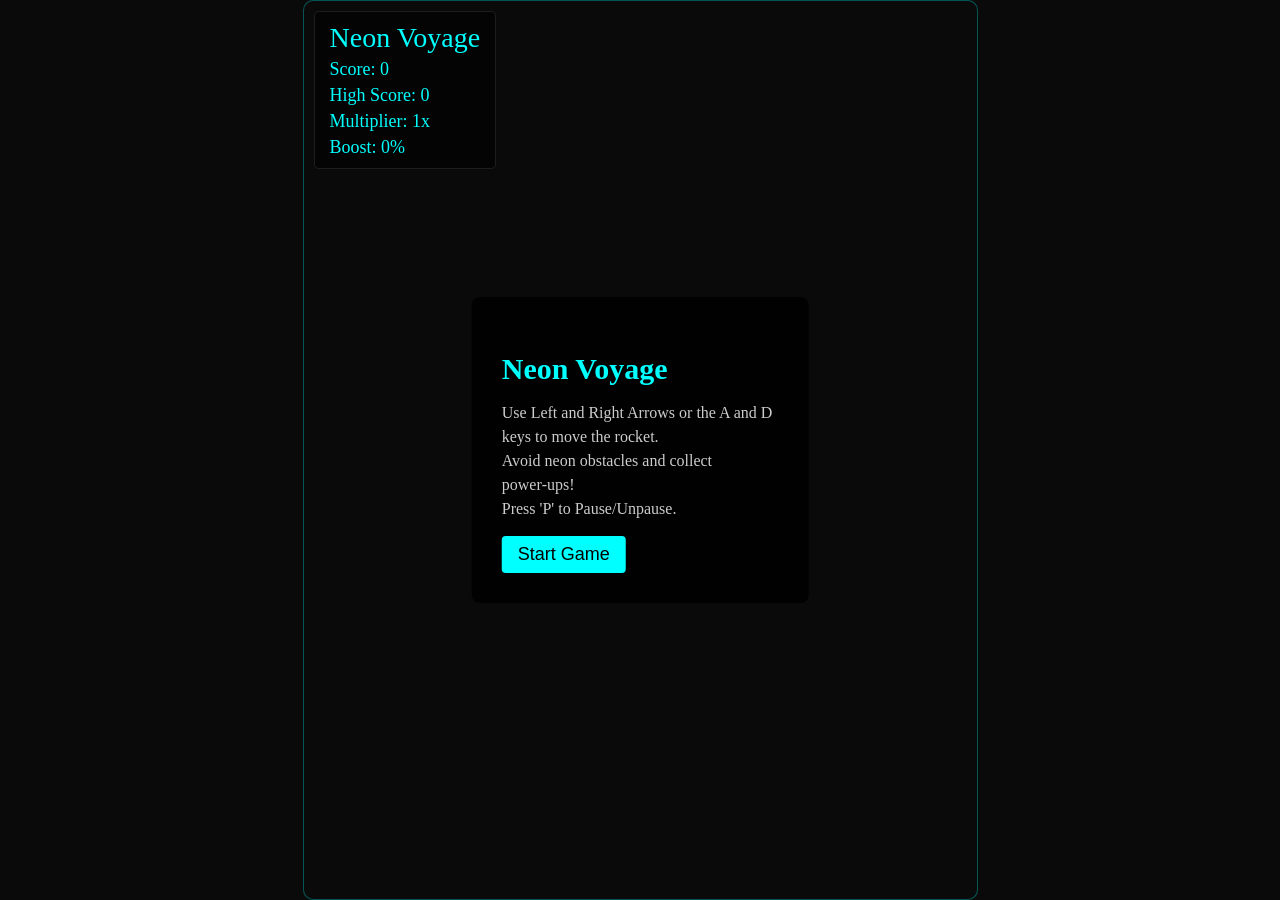
==== index.html @ 62d54add "o3 mini responsiveness" ====
<!DOCTYPE html>
<html lang="en">
<head>
  <meta charset="UTF-8">
  <meta name="viewport" content="width=device-width, initial-scale=1">
  <title>Neon Voyage</title>
  <style>
    /* Ensure the body fills the viewport */
    html, body {
      margin: 0;
      padding: 0;
      background-color: #0a0a0a;
      overflow: hidden;
      height: 100%;
    }
    /* The game wrapper centres the game vertically and horizontally in a column layout */
    #gameWrapper {
      display: flex;
      flex-direction: column;
      align-items: center;
      justify-content: center;
      height: 100vh;
      background-color: #0a0a0a;
    }
    /* The game container holds the fixed simulation (768×1024) */
    #gameContainer {
      position: relative;
      background-color: #0a0a0a;
      overflow: hidden;
      border: 1px solid rgba(0, 255, 255, 0.3);
      border-radius: 10px;
      box-sizing: border-box;
      /* Width and height are updated by JavaScript to scale the game */
    }
    /* The canvas’s internal resolution remains fixed (simulation 768×1024),
       but its CSS size fills its parent container */
    #gameCanvas {
      display: block;
      width: 100%;
      height: 100%;
      border-radius: 10px;
      box-shadow: 0 0 20px rgba(0, 255, 255, 0.2);
    }
    /* UI overlays (info, start screen, game over, pause) remain inside the game container */
    #gameInfo, #startScreen, #gameOver, #pauseScreen {
      position: absolute;
      z-index: 10;
    }
    #gameInfo {
      top: 10px;
      left: 10px;
      padding: 10px 15px;
      background: rgba(0, 0, 0, 0.6);
      border: 1px solid rgba(255, 255, 255, 0.1);
      border-radius: 5px;
    }
    #gameInfo h1 {
      margin: 0;
      font-size: 28px;
      font-weight: 300;
      color: #0ff;
    }
    #gameInfo div {
      margin-top: 5px;
      font-size: 18px;
      color: #0ff;
    }
    #startScreen, #gameOver, #pauseScreen {
      top: 50%;
      left: 50%;
      transform: translate(-50%, -50%);
      background: rgba(0, 0, 0, 0.85);
      padding: 30px;
      border-radius: 8px;
      text-align: centre;
      color: #e0e0e0;
    }
    #startScreen h2 {
      color: #0ff;
      font-size: 30px;
      margin-bottom: 15px;
    }
    #instructions {
      font-size: 16px;
      color: #ccc;
      margin-bottom: 15px;
      line-height: 1.5;
    }
    #startBtn, #restartBtn {
      background: #0ff;
      color: #000;
      font-size: 18px;
      padding: 8px 16px;
      border: none;
      border-radius: 4px;
      cursor: pointer;
      transition: background 0.3s;
    }
    #startBtn:hover, #restartBtn:hover {
      background: #00dddd;
    }
    #gameOverText {
      color: #f33;
      font-size: 36px;
      margin-bottom: 15px;
    }
    #finalScore {
      font-size: 20px;
      margin-bottom: 15px;
    }
    #restartInfo {
      color: #0ff;
      font-size: 16px;
      margin-bottom: 15px;
    }
    /* The on‑screen controls now appear as a normal flow element underneath the game container */
    #controls {
      margin-top: 10px;
      display: flex;
      gap: 20px;
    }
    .control-btn {
      background: rgba(0, 255, 255, 0.2);
      border: none;
      color: #0ff;
      font-size: 24px;
      width: 50px;
      height: 50px;
      border-radius: 50%;
      cursor: pointer;
      transition: transform 0.2s, background 0.2s;
      user-select: none;
    }
    .control-btn:hover {
      background: rgba(0, 255, 255, 0.4);
      transform: scale(1.1);
    }
    .control-btn:active {
      transform: scale(0.95);
    }
    /* Hide movement controls on desktop */
    @media (min-width: 700px) {
      #controls { display: none; }
    }
    /* Adjust text sizes for smaller screens */
    @media (max-width: 600px) {
      #gameInfo h1 { font-size: 24px; }
      #gameInfo div { font-size: 14px; }
      #startScreen h2 { font-size: 24px; }
      #instructions { font-size: 14px; }
      #startBtn, #restartBtn { font-size: 16px; padding: 6px 12px; }
      .control-btn { font-size: 20px; width: 40px; height: 40px; }
    }
  </style>
</head>
<body>
  <div id="gameWrapper">
    <div id="gameContainer">
      <div id="gameInfo">
        <h1 id="gameTitle">Neon Voyage</h1>
        <div id="score">Score: 0</div>
        <div id="highScore">High Score: 0</div>
        <div id="multiplier">Multiplier: 1x</div>
        <div id="boostMeter">Boost: 0%</div>
      </div>
      <div id="startScreen">
        <h2>Neon Voyage</h2>
        <div id="instructions">
          Use Left and Right Arrows or the A and D keys to move the rocket.<br>
          Avoid neon obstacles and collect power‑ups!<br>
          Press 'P' to Pause/Unpause.
        </div>
        <button id="startBtn">Start Game</button>
      </div>
      <div id="gameOver" style="display: none;">
        <div id="gameOverText">Game Over</div>
        <div id="finalScore"></div>
        <div id="restartInfo">Click "Play Again" or press any key to restart.</div>
        <button id="restartBtn">Play Again</button>
      </div>
      <div id="pauseScreen" style="display: none;">Paused</div>
      <canvas id="gameCanvas" width="768" height="1024"></canvas>
    </div>
    <!-- On-screen controls now live outside the game container -->
    <div id="controls">
      <button id="leftBtn" class="control-btn">←</button>
      <button id="rightBtn" class="control-btn">→</button>
    </div>
  </div>

  <!-- Audio elements (supply your own audio files) -->
  <audio id="bgMusic" loop>
    <source src="bg-music.mp3" type="audio/mpeg">
  </audio>
  <audio id="explosionSound">
    <source src="explosion.mp3" type="audio/mpeg">
  </audio>
  <audio id="powerUpSound">
    <source src="powerup.mp3" type="audio/mpeg">
  </audio>
  <audio id="boostSound">
    <source src="boost.mp3" type="audio/mpeg">
  </audio>

  <script>
    // Updated simulation resolution (portrait orientation)
    const SIM_WIDTH = 768;
    const SIM_HEIGHT = 1024;
    // Global variable for the container scale (based on viewport)
    let containerScale = 1;

    // DOM elements
    const gameContainer = document.getElementById('gameContainer');
    const CANVAS = document.getElementById("gameCanvas");
    const CTX = CANVAS.getContext("2d");
    const SCORE_ELEMENT = document.getElementById("score");
    const HIGH_SCORE_ELEMENT = document.getElementById("highScore");
    const MULTIPLIER_ELEMENT = document.getElementById("multiplier");
    const BOOST_METER_ELEMENT = document.getElementById("boostMeter");
    const GAME_OVER_ELEMENT = document.getElementById("gameOver");
    const FINAL_SCORE_ELEMENT = document.getElementById("finalScore");
    const START_SCREEN = document.getElementById("startScreen");
    const PAUSE_SCREEN = document.getElementById("pauseScreen");
    const START_BTN = document.getElementById("startBtn");
    const RESTART_BTN = document.getElementById("restartBtn");

    // Offscreen canvas for star drawing
    const offscreenCanvas = document.createElement("canvas");
    const offscreenCtx = offscreenCanvas.getContext("2d");
    offscreenCanvas.width = SIM_WIDTH;
    offscreenCanvas.height = SIM_HEIGHT;

    let rocket, stars, obstacles, powerUps, particles, explosionParticles;
    let score, time, gameActive, canRestart, animationId, scrollSpeed, paused, highScore;
    let scoreMultiplier = 1;
    let shootingStars = [];
    let screenShake = 0;
    const keys = {};

    // Update container dimensions and store the container scale factor.
    function updateScale() {
      // Calculate scale to fit the entire simulation (768×1024) into the viewport.
      containerScale = Math.min(window.innerWidth / SIM_WIDTH, window.innerHeight / SIM_HEIGHT);
      gameContainer.style.width = (SIM_WIDTH * containerScale) + "px";
      gameContainer.style.height = (SIM_HEIGHT * containerScale) + "px";
    }

    // Set up the canvas internal resolution based on container scale and devicePixelRatio.
    function setupCanvas() {
      const dpr = window.devicePixelRatio || 1;
      let effectiveScale = containerScale * dpr;
      if (effectiveScale < 1) effectiveScale = 1;
      CANVAS.width = SIM_WIDTH * effectiveScale;
      CANVAS.height = SIM_HEIGHT * effectiveScale;
      CTX.setTransform(1, 0, 0, 1, 0, 0);
      CTX.scale(effectiveScale, effectiveScale);
    }

    window.addEventListener('resize', () => {
      updateScale();
      setupCanvas();
    });
    updateScale();
    setupCanvas();

    // Initialise the game with a fixed simulation resolution.
    function initGame() {
      rocket = {
        x: SIM_WIDTH / 2,
        y: SIM_HEIGHT - 80,
        width: 20,
        height: 40,
        velocity: {x: 0, y: 0},
        acceleration: {x: 0, y: 0},
        maxSpeed: 15,
        rotation: 0,
        thrustPower: 0,
        isBreakingDown: false,
        breakdownParts: [],
        shieldActive: false,
        shieldTimer: 0,
        boostActive: false,
        boostTimer: 0
      };

      stars = Array.from({length: 150}, () => ({
        x: Math.random() * SIM_WIDTH,
        y: Math.random() * SIM_HEIGHT,
        radius: 1.5 * Math.random(),
        color: `rgba(255, 255, 255, ${0.8 * Math.random() + 0.2})`
      }));

      obstacles = [];
      powerUps = [];
      particles = [];
      explosionParticles = [];
      score = 0;
      time = 0;
      gameActive = true;
      paused = false;
      canRestart = false;
      scrollSpeed = 4;
      rocket.shieldActive = false;
      rocket.shieldTimer = 0;
      rocket.boostActive = false;
      rocket.boostTimer = 0;
      scoreMultiplier = 1;
      shootingStars = [];
      screenShake = 0;

      SCORE_ELEMENT.textContent = "Score: 0";
      HIGH_SCORE_ELEMENT.textContent = "High Score: " + (highScore || 0);
      MULTIPLIER_ELEMENT.textContent = "Multiplier: 1x";
      BOOST_METER_ELEMENT.textContent = "Boost: 0%";
      GAME_OVER_ELEMENT.style.display = "none";
      PAUSE_SCREEN.style.display = "none";
    }

    // Drawing functions – all drawing uses SIM_WIDTH and SIM_HEIGHT.
    function drawBackground() {
      let backgroundGradient = CTX.createLinearGradient(0, 0, 0, SIM_HEIGHT);
      backgroundGradient.addColorStop(0, "#0a0a0a");
      backgroundGradient.addColorStop(1, "#1a1a2e");
      CTX.fillStyle = backgroundGradient;
      CTX.fillRect(0, 0, SIM_WIDTH, SIM_HEIGHT);
    }

    function drawStars() {
      offscreenCtx.clearRect(0, 0, SIM_WIDTH, SIM_HEIGHT);
      stars.forEach(star => {
        offscreenCtx.fillStyle = star.color;
        offscreenCtx.beginPath();
        offscreenCtx.arc(star.x, star.y, star.radius, 0, 2 * Math.PI);
        offscreenCtx.fill();
        star.y += scrollSpeed * (star.radius / 2 + 0.5);
        if (star.y > SIM_HEIGHT) {
          star.y = 0;
          star.x = Math.random() * SIM_WIDTH;
        }
      });
      CTX.drawImage(offscreenCanvas, 0, 0);
    }

    // Draw the rocket (streamlined triangular design with cockpit).
    function drawRocket() {
      if (rocket.isBreakingDown) {
        drawBreakingRocket();
        return;
      }
      CTX.save();
      CTX.translate(rocket.x, rocket.y);
      CTX.rotate(rocket.rotation);
      CTX.beginPath();
      CTX.moveTo(-rocket.width / 2, rocket.height / 2);
      CTX.lineTo(0, -rocket.height / 2);
      CTX.lineTo(rocket.width / 2, rocket.height / 2);
      CTX.closePath();
      let bodyGrad = CTX.createLinearGradient(0, -rocket.height / 2, 0, rocket.height / 2);
      bodyGrad.addColorStop(0, "#00ffff");
      bodyGrad.addColorStop(1, "#0066ff");
      CTX.fillStyle = bodyGrad;
      CTX.fill();
      CTX.beginPath();
      CTX.arc(0, -rocket.height / 2 + rocket.height / 5, rocket.width / 5, 0, Math.PI * 2);
      let cockpitGrad = CTX.createRadialGradient(0, -rocket.height / 2 + rocket.height / 5, rocket.width / 10, 0, -rocket.height / 2 + rocket.height / 5, rocket.width / 5);
      cockpitGrad.addColorStop(0, "rgba(255,255,255,0.9)");
      cockpitGrad.addColorStop(1, "rgba(255,255,255,0.1)");
      CTX.fillStyle = cockpitGrad;
      CTX.fill();
      if (keys.ArrowLeft || keys.KeyA || keys.ArrowRight || keys.KeyD) {
        CTX.beginPath();
        CTX.moveTo(-rocket.width / 4, rocket.height / 2);
        CTX.lineTo(0, rocket.height / 2 + rocket.height / 3 + Math.random() * 5);
        CTX.lineTo(rocket.width / 4, rocket.height / 2);
        CTX.closePath();
        CTX.fillStyle = "orange";
        CTX.fill();
      }
      CTX.restore();
    }

    function drawObstacle(x, y, radius, obs) {
      CTX.save();
      CTX.translate(x, y);
      CTX.rotate(obs.rotation);
      let strokeGrad = CTX.createLinearGradient(-radius, 0, radius, 0);
      strokeGrad.addColorStop(0, obs.colour);
      strokeGrad.addColorStop(0.5, "white");
      strokeGrad.addColorStop(1, obs.colour);
      CTX.strokeStyle = strokeGrad;
      CTX.lineWidth = radius * 0.1;
      CTX.shadowColor = obs.colour;
      CTX.shadowBlur = 20;
      CTX.beginPath();
      for (let i = 0; i < obs.sides; i++) {
        let angle = (2 * Math.PI * i) / obs.sides;
        let offset = obs.vertexOffsets[i];
        let dynamicFactor = 0.95 + 0.05 * Math.sin(obs.pulseOffset + 5 * time);
        let r = radius * offset * dynamicFactor;
        let vx = r * Math.cos(angle);
        let vy = r * Math.sin(angle);
        if (i === 0) {
          CTX.moveTo(vx, vy);
        } else {
          CTX.lineTo(vx, vy);
        }
      }
      CTX.closePath();
      CTX.stroke();
      let fillGrad = CTX.createRadialGradient(0, 0, 0, 0, 0, radius);
      fillGrad.addColorStop(0, obs.colour);
      fillGrad.addColorStop(0.7, obs.colour + "44");
      fillGrad.addColorStop(1, "transparent");
      CTX.fillStyle = fillGrad;
      CTX.fill();
      CTX.restore();
    }

    function drawPowerUps() {
      powerUps.forEach(pu => {
        CTX.save();
        CTX.translate(pu.x, pu.y);
        pu.pulseOffset += pu.pulseSpeed;
        const pulse = 0.2 * Math.sin(pu.pulseOffset) + 0.8;
        const grad = CTX.createRadialGradient(0, 0, pu.radius * 0.3, 0, 0, pu.radius);
        if (pu.type === "shield") {
          grad.addColorStop(0, `rgba(51,255,51,${pulse})`);
        } else {
          grad.addColorStop(0, `rgba(255,215,0,${pulse})`);
        }
        grad.addColorStop(1, "transparent");
        CTX.fillStyle = grad;
        CTX.beginPath();
        CTX.arc(0, 0, pu.radius, 0, 2 * Math.PI);
        CTX.fill();
        CTX.restore();
      });
      powerUps = powerUps.filter(pu => pu.y - pu.radius <= SIM_HEIGHT);
    }

    function drawParticles() {
      particles.forEach(p => {
        CTX.save();
        CTX.globalAlpha = p.opacity;
        CTX.fillStyle = p.colour;
        CTX.beginPath();
        CTX.arc(p.x, p.y, p.radius, 0, 2 * Math.PI);
        CTX.fill();
        CTX.restore();
        p.x += p.vx;
        p.y += p.vy;
        p.life -= 0.016;
        p.opacity = p.life;
      });
      particles = particles.filter(p => p.life > 0);
    }

    function drawExplosionParticles() {
      explosionParticles.forEach(p => {
        CTX.save();
        CTX.globalAlpha = p.opacity;
        CTX.fillStyle = p.colour;
        CTX.beginPath();
        CTX.arc(p.x, p.y, p.radius, 0, 2 * Math.PI);
        CTX.fill();
        CTX.restore();
        p.x += p.vx;
        p.y += p.vy;
        p.life -= 0.016;
        p.opacity = p.life;
      });
      explosionParticles = explosionParticles.filter(p => p.life > 0);
    }

    function drawBreakingRocket() {
      rocket.breakdownParts.forEach(part => {
        CTX.save();
        CTX.translate(part.x, part.y);
        CTX.rotate(part.rotation);
        CTX.fillStyle = part.colour;
        CTX.beginPath();
        CTX.moveTo(0, -part.height / 2);
        CTX.lineTo(part.width / 2, part.height / 2);
        CTX.lineTo(-part.width / 2, part.height / 2);
        CTX.closePath();
        CTX.fill();
        CTX.restore();
        part.x += part.vx;
        part.y += part.vy;
        part.rotation += part.rotationSpeed;
        part.vy += 0.1;
      });
      drawExplosionParticles();
      if (rocket.breakdownParts.every(p => p.y > SIM_HEIGHT) && explosionParticles.length === 0) {
        endGame();
      }
    }

    function drawShootingStars() {
      if (Math.random() < 0.005) {
        shootingStars.push({
          x: Math.random() * SIM_WIDTH,
          y: 0,
          length: 50 + Math.random() * 50,
          vx: 5 + Math.random() * 3,
          vy: 5 + Math.random() * 3,
          opacity: 1
        });
      }
      shootingStars.forEach((star) => {
        CTX.save();
        CTX.strokeStyle = "rgba(255,255,255," + star.opacity + ")";
        CTX.lineWidth = 2;
        CTX.beginPath();
        CTX.moveTo(star.x, star.y);
        CTX.lineTo(star.x - star.length, star.y - star.length);
        CTX.stroke();
        CTX.restore();
        star.x += star.vx;
        star.y += star.vy;
        star.opacity -= 0.02;
      });
      shootingStars = shootingStars.filter(star => star.opacity > 0 && star.x < SIM_WIDTH && star.y < SIM_HEIGHT);
    }

    function spawnRocketParticle() {
      const exhaustOffsetX = -(rocket.height / 2) * Math.sin(rocket.rotation);
      const exhaustOffsetY = (rocket.height / 2) * Math.cos(rocket.rotation);
      const particleX = rocket.x + exhaustOffsetX;
      const particleY = rocket.y + exhaustOffsetY;
      const speed = 2 + Math.random() * 2;
      const baseVx = -Math.sin(rocket.rotation) * speed;
      const baseVy = Math.cos(rocket.rotation) * speed;
      particles.push({
        x: particleX,
        y: particleY,
        vx: baseVx + (Math.random() - 0.5),
        vy: baseVy + (Math.random() - 0.5),
        radius: Math.random() * 2 + 1,
        life: 1,
        opacity: 1,
        colour: "rgba(255,150,0,1)"
      });
    }

    function spawnPowerUp() {
      powerUps.push({
        x: Math.random() * (SIM_WIDTH - 30) + 15,
        y: -30,
        radius: 15,
        pulseOffset: 2 * Math.PI * Math.random(),
        pulseSpeed: 0.1 + Math.random() * 0.1,
        type: Math.random() < 0.7 ? "shield" : "boost"
      });
    }

    function spawnExplosionParticles() {
      for (let i = 0; i < 30; i++) {
        explosionParticles.push({
          x: rocket.x,
          y: rocket.y,
          vx: (Math.random() - 0.5) * 6,
          vy: (Math.random() - 0.5) * 6,
          radius: Math.random() * 3 + 2,
          life: 1,
          opacity: 1,
          colour: "#ff9933"
        });
      }
    }

    function updateRocket() {
      if (rocket.isBreakingDown) return;
      // Allow left movement via ArrowLeft or A key; right via ArrowRight or D key.
      rocket.acceleration.x = (keys.ArrowLeft || keys.KeyA ? -0.8 : (keys.ArrowRight || keys.KeyD ? 0.8 : 0));
      rocket.thrustPower = (keys.ArrowLeft || keys.KeyA || keys.ArrowRight || keys.KeyD) ? 0.8 : Math.max(0, rocket.thrustPower - 0.2);
      rocket.velocity.x += rocket.acceleration.x;
      rocket.velocity.x *= 0.94;
      if (Math.abs(rocket.velocity.x) < 0.1) {
        rocket.velocity.x = 0;
      }
      const currentMaxSpeed = rocket.boostActive ? rocket.maxSpeed * 1.5 : rocket.maxSpeed;
      rocket.velocity.x = Math.max(Math.min(rocket.velocity.x, currentMaxSpeed), -currentMaxSpeed);
      rocket.x += rocket.velocity.x;
      rocket.x = Math.max(rocket.width / 2, Math.min(SIM_WIDTH - rocket.width / 2, rocket.x));
      rocket.y = SIM_HEIGHT - 80 + 6 * Math.sin(2.5 * time);
      const targetRotation = 0.1 * rocket.velocity.x;
      rocket.rotation += 0.2 * (targetRotation - rocket.rotation);
      
      if (rocket.boostActive) {
        rocket.boostTimer -= 0.016;
        if (rocket.boostTimer <= 0) {
          rocket.boostActive = false;
          rocket.boostTimer = 0;
        }
      }
      if (keys.ArrowLeft || keys.KeyA || keys.ArrowRight || keys.KeyD) {
        spawnRocketParticle();
      }
      scoreMultiplier = 1 + time / 60;
    }

    function updateCollisions() {
      obstacles.forEach((obs, index) => {
        const dx = rocket.x - obs.x;
        const dy = rocket.y - obs.y;
        const distance = Math.sqrt(dx * dx + dy * dy);
        if (distance < rocket.width / 2 + obs.radius) {
          if (!rocket.shieldActive && !rocket.isBreakingDown) {
            initializeBreakdown();
          } else if (rocket.shieldActive) {
            obstacles.splice(index, 1);
          }
        }
      });
      powerUps.forEach((pu, index) => {
        const dx = rocket.x - pu.x;
        const dy = rocket.y - pu.y;
        const distance = Math.sqrt(dx * dx + dy * dy);
        if (distance < rocket.width / 2 + pu.radius) {
          if (pu.type === "shield") {
            rocket.shieldActive = true;
            rocket.shieldTimer = 5;
            powerUpSound.currentTime = 0;
            powerUpSound.play();
          } else if (pu.type === "boost") {
            rocket.boostActive = true;
            rocket.boostTimer = 3;
            boostSound.currentTime = 0;
            boostSound.play();
          }
          powerUps.splice(index, 1);
        }
      });
    }

    function updateAsteroidCollisions() {
      for (let i = 0; i < obstacles.length; i++) {
        for (let j = i + 1; j < obstacles.length; j++) {
          const dx = obstacles[j].x - obstacles[i].x;
          const dy = obstacles[j].y - obstacles[i].y;
          const dist = Math.sqrt(dx * dx + dy * dy);
          const minDist = obstacles[i].radius + obstacles[j].radius;
          if (dist < minDist && dist > 0) {
            const nx = dx / dist;
            const ny = dy / dist;
            const penetration = minDist - dist;
            obstacles[i].x -= (penetration * nx) / 2;
            obstacles[i].y -= (penetration * ny) / 2;
            obstacles[j].x += (penetration * nx) / 2;
            obstacles[j].y += (penetration * ny) / 2;
            const vxDiff = obstacles[i].vx - obstacles[j].vx;
            const vyDiff = obstacles[i].vy - obstacles[j].vy;
            const dotProduct = vxDiff * nx + vyDiff * ny;
            if (dotProduct < 0) {
              obstacles[i].vx -= dotProduct * nx;
              obstacles[i].vy -= dotProduct * ny;
              obstacles[j].vx += dotProduct * nx;
              obstacles[j].vy += dotProduct * ny;
            }
          }
        }
      }
    }

    function updateObstacles() {
      obstacles.forEach(obs => {
        obs.y += obs.vy;
        obs.x += obs.vx;
        obs.rotation += obs.rotationSpeed;
        obs.pulseOffset += obs.pulseSpeed;
        obs.vy += (scrollSpeed - obs.vy) * 0.05;
      });
      updateAsteroidCollisions();
      
      let spawnChance = 0.03 + (score * 0.0005);
      if (Math.random() < spawnChance) {
        let sides = 6 + Math.floor(Math.random() * 3);
        let vertexOffsets = [];
        for (let i = 0; i < sides; i++) {
          vertexOffsets.push(0.9 + Math.random() * 0.2);
        }
        obstacles.push({
          x: Math.random() * SIM_WIDTH,
          y: -50,
          radius: 20 + 30 * Math.random(),
          colour: ["#ff3333", "#ff33ff", "#33ff33", "#3333ff", "#ffff33"][Math.floor(5 * Math.random())],
          rotation: 2 * Math.random() * Math.PI,
          rotationSpeed: 0.02 * (Math.random() - 0.5),
          pulseOffset: 2 * Math.PI * Math.random(),
          pulseSpeed: 0.02 + 0.03 * Math.random(),
          sides: sides,
          vertexOffsets: vertexOffsets,
          vx: (Math.random() - 0.5) * 2,
          vy: scrollSpeed
        });
      }
      
      const beforeCount = obstacles.length;
      obstacles = obstacles.filter(obs => obs.y - obs.radius <= SIM_HEIGHT);
      const removed = beforeCount - obstacles.length;
      score += Math.floor(removed * scoreMultiplier);
      SCORE_ELEMENT.textContent = `Score: ${score}`;
      scrollSpeed = 4 + score * 0.05;
    }

    function initializeBreakdown() {
      rocket.isBreakingDown = true;
      rocket.breakdownParts = [
        {
          x: rocket.x,
          y: rocket.y - rocket.height / 3,
          width: rocket.width / 2,
          height: rocket.height / 3,
          colour: "#00ffff",
          vx: 6 * (Math.random() - 0.5),
          vy: -7,
          rotation: 0,
          rotationSpeed: 0.3 * (Math.random() - 0.5)
        },
        {
          x: rocket.x,
          y: rocket.y,
          width: rocket.width,
          height: rocket.height / 3,
          colour: "#0066ff",
          vx: 6 * (Math.random() - 0.5),
          vy: -5,
          rotation: 0,
          rotationSpeed: 0.3 * (Math.random() - 0.5)
        },
        {
          x: rocket.x - rocket.width / 2,
          y: rocket.y + rocket.height / 3,
          width: rocket.width / 2,
          height: rocket.height / 3,
          colour: "#0066ff",
          vx: -4,
          vy: -3,
          rotation: 0,
          rotationSpeed: 0.3 * (Math.random() - 0.5)
        },
        {
          x: rocket.x + rocket.width / 2,
          y: rocket.y + rocket.height / 3,
          width: rocket.width / 2,
          height: rocket.height / 3,
          colour: "#0066ff",
          vx: 4,
          vy: -3,
          rotation: 0,
          rotationSpeed: 0.3 * (Math.random() - 0.5)
        }
      ];
      screenShake = 20;
      explosionSound.currentTime = 0;
      explosionSound.play();
    }

    function endGame() {
      gameActive = false;
      canRestart = true;
      GAME_OVER_ELEMENT.style.display = "block";
      FINAL_SCORE_ELEMENT.textContent = `Final Score: ${score}`;
      if (!highScore || score > highScore) {
        highScore = score;
        localStorage.setItem("neonVoyageHighScore", highScore);
      }
      HIGH_SCORE_ELEMENT.textContent = "High Score: " + (highScore || 0);
    }

    function pauseGame() {
      paused = !paused;
      if (paused) {
        PAUSE_SCREEN.style.display = "block";
        cancelAnimationFrame(animationId);
        bgMusic.pause();
      } else {
        PAUSE_SCREEN.style.display = "none";
        bgMusic.play();
        gameLoop();
      }
    }

    function updateUI() {
      MULTIPLIER_ELEMENT.textContent = "Multiplier: " + scoreMultiplier.toFixed(1) + "x";
      BOOST_METER_ELEMENT.textContent = "Boost: " + Math.floor((rocket.boostActive ? (rocket.boostTimer / 3) * 100 : 0)) + "%";
    }

    function gameLoop() {
      if (!gameActive || paused) return;
      time += 0.016;
      CTX.save();
      if (screenShake > 0) {
        const shakeX = (Math.random() - 0.5) * screenShake;
        const shakeY = (Math.random() - 0.5) * screenShake;
        CTX.translate(shakeX, shakeY);
        screenShake *= 0.9;
      }
      drawBackground();
      drawStars();
      updateObstacles();
      obstacles.forEach(obs => drawObstacle(obs.x, obs.y, obs.radius, obs));
      drawPowerUps();
      updateRocket();
      updateCollisions();
      drawRocket();
      drawParticles();
      drawShootingStars();
      updateUI();
      CTX.restore();
      animationId = requestAnimationFrame(gameLoop);
    }

    // Event handlers
    document.addEventListener("keydown", e => {
      keys[e.code] = true;
      if (e.code === "KeyP") {
        pauseGame();
      }
      if (canRestart && !gameActive) {
        startGame();
      }
    });
    document.addEventListener("keyup", e => {
      keys[e.code] = false;
    });
    const leftBtn = document.getElementById("leftBtn");
    const rightBtn = document.getElementById("rightBtn");
    leftBtn.addEventListener("mousedown", () => keys.ArrowLeft = true);
    leftBtn.addEventListener("mouseup", () => keys.ArrowLeft = false);
    leftBtn.addEventListener("touchstart", e => { e.preventDefault(); keys.ArrowLeft = true; });
    leftBtn.addEventListener("touchend", e => { e.preventDefault(); keys.ArrowLeft = false; });
    rightBtn.addEventListener("mousedown", () => keys.ArrowRight = true);
    rightBtn.addEventListener("mouseup", () => keys.ArrowRight = false);
    rightBtn.addEventListener("touchstart", e => { e.preventDefault(); keys.ArrowRight = true; });
    rightBtn.addEventListener("touchend", e => { e.preventDefault(); keys.ArrowRight = false; });
    START_BTN.addEventListener("click", () => {
      START_SCREEN.style.display = "none";
      startGame();
    });
    RESTART_BTN.addEventListener("click", () => {
      startGame();
    });
    setInterval(() => {
      if (gameActive && Math.random() < 0.005) {
        spawnPowerUp();
      }
    }, 500);
    function startGame() {
      if (animationId) {
        cancelAnimationFrame(animationId);
        animationId = null;
      }
      highScore = parseInt(localStorage.getItem("neonVoyageHighScore")) || 0;
      initGame();
      bgMusic.currentTime = 0;
      bgMusic.play();
      gameLoop();
    }
  </script>
</body>
</html>
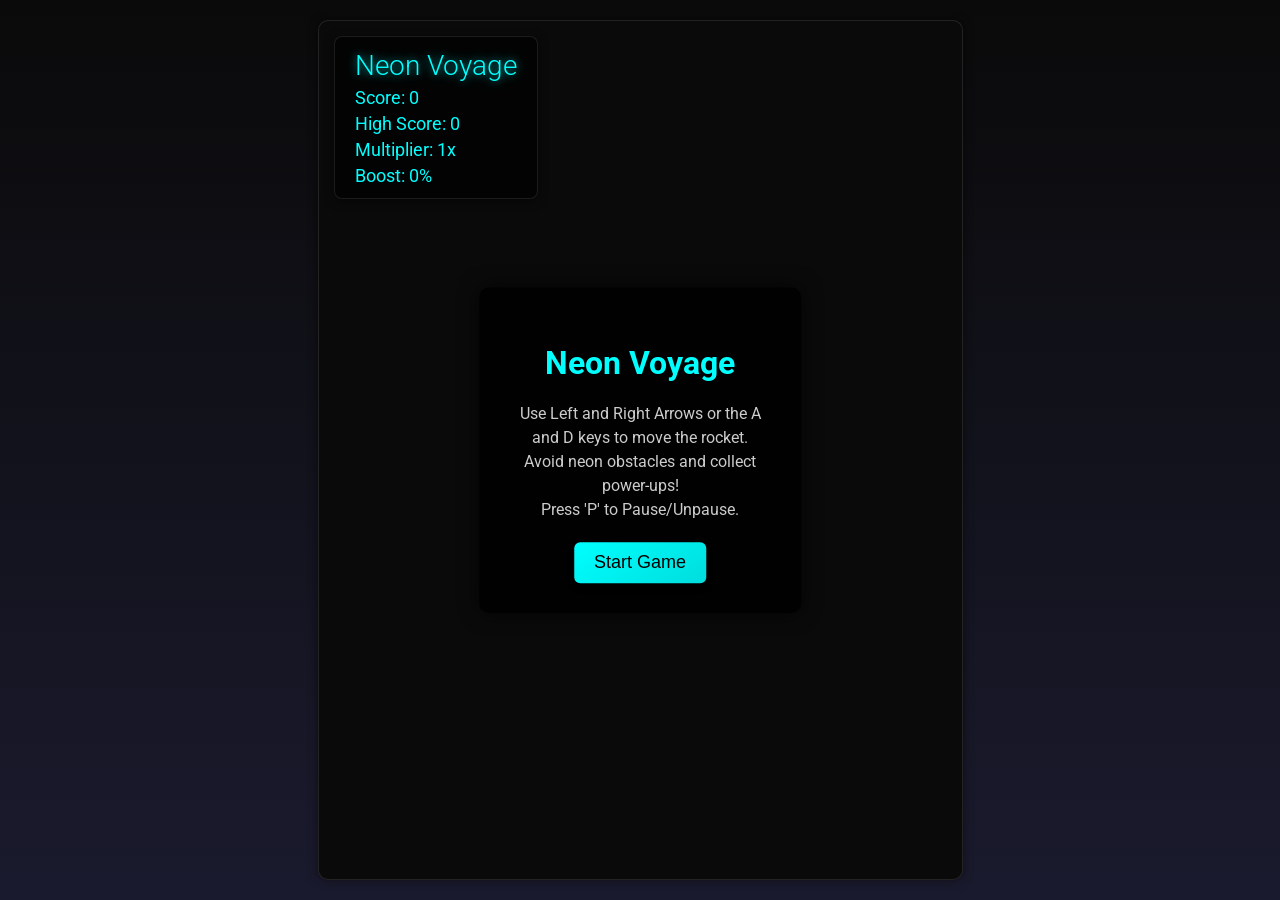
==== commit 6fe0b2a1: "look optimization" ====
--- a/index.html
+++ b/index.html
@@ -4,123 +4,150 @@
   <meta charset="UTF-8">
   <meta name="viewport" content="width=device-width, initial-scale=1">
   <title>Neon Voyage</title>
+  <!-- Modern Google Font -->
+  <link href="https://fonts.googleapis.com/css2?family=Roboto:wght@300;400;500&display=swap" rel="stylesheet">
   <style>
-    /* Ensure the body fills the viewport */
+    /* Global Styles */
     html, body {
       margin: 0;
       padding: 0;
-      background-color: #0a0a0a;
+      background: linear-gradient(180deg, #0a0a0a, #1a1a2e);
       overflow: hidden;
       height: 100%;
-    }
-    /* The game wrapper centres the game vertically and horizontally in a column layout */
+      font-family: 'Roboto', sans-serif;
+      color: #e0e0e0;
+    }
+    
+    /* Wrapper centres content */
     #gameWrapper {
       display: flex;
       flex-direction: column;
       align-items: center;
       justify-content: center;
       height: 100vh;
-      background-color: #0a0a0a;
-    }
-    /* The game container holds the fixed simulation (768×1024) */
+      background: linear-gradient(180deg, #0a0a0a, #1a1a2e);
+      padding: 20px;
+      box-sizing: border-box;
+    }
+    
+    /* Game container with a subtle look */
     #gameContainer {
       position: relative;
       background-color: #0a0a0a;
       overflow: hidden;
-      border: 1px solid rgba(0, 255, 255, 0.3);
+      border: 1px solid rgba(255, 255, 255, 0.1);
       border-radius: 10px;
       box-sizing: border-box;
-      /* Width and height are updated by JavaScript to scale the game */
-    }
-    /* The canvas’s internal resolution remains fixed (simulation 768×1024),
-       but its CSS size fills its parent container */
+      box-shadow: 0 0 10px rgba(0, 0, 0, 0.5);
+      transition: box-shadow 0.3s;
+    }
+    #gameContainer:hover {
+      box-shadow: 0 0 15px rgba(0, 0, 0, 0.7);
+    }
+    
+    /* Canvas styles */
     #gameCanvas {
       display: block;
       width: 100%;
       height: 100%;
       border-radius: 10px;
-      box-shadow: 0 0 20px rgba(0, 255, 255, 0.2);
-    }
-    /* UI overlays (info, start screen, game over, pause) remain inside the game container */
+    }
+    
+    /* UI overlays */
     #gameInfo, #startScreen, #gameOver, #pauseScreen {
       position: absolute;
       z-index: 10;
+      font-weight: 400;
     }
     #gameInfo {
-      top: 10px;
-      left: 10px;
-      padding: 10px 15px;
-      background: rgba(0, 0, 0, 0.6);
+      top: 15px;
+      left: 15px;
+      padding: 12px 20px;
+      background: rgba(0, 0, 0, 0.7);
       border: 1px solid rgba(255, 255, 255, 0.1);
-      border-radius: 5px;
+      border-radius: 8px;
+      box-shadow: 0 2px 10px rgba(0, 0, 0, 0.5);
     }
     #gameInfo h1 {
       margin: 0;
       font-size: 28px;
       font-weight: 300;
       color: #0ff;
+      text-shadow: 0 0 10px rgba(0,255,255,0.7);
     }
     #gameInfo div {
       margin-top: 5px;
       font-size: 18px;
       color: #0ff;
     }
+    
     #startScreen, #gameOver, #pauseScreen {
       top: 50%;
       left: 50%;
       transform: translate(-50%, -50%);
-      background: rgba(0, 0, 0, 0.85);
-      padding: 30px;
-      border-radius: 8px;
-      text-align: centre;
+      background: rgba(0, 0, 0, 0.9);
+      padding: 30px 40px;
+      border-radius: 10px;
+      text-align: center;
       color: #e0e0e0;
-    }
-    #startScreen h2 {
+      box-shadow: 0 0 20px rgba(0,0,0,0.7);
+    }
+    #startScreen h2, #gameOver h2 {
       color: #0ff;
-      font-size: 30px;
-      margin-bottom: 15px;
+      font-size: 32px;
+      margin-bottom: 20px;
     }
     #instructions {
       font-size: 16px;
       color: #ccc;
-      margin-bottom: 15px;
+      margin-bottom: 20px;
       line-height: 1.5;
     }
+    
+    /* Buttons styling */
     #startBtn, #restartBtn {
-      background: #0ff;
+      background: linear-gradient(145deg, #0ff, #00dddd);
       color: #000;
       font-size: 18px;
-      padding: 8px 16px;
+      padding: 10px 20px;
       border: none;
-      border-radius: 4px;
+      border-radius: 6px;
       cursor: pointer;
-      transition: background 0.3s;
+      transition: background 0.3s, transform 0.2s;
+      box-shadow: 0 4px 6px rgba(0, 0, 0, 0.3);
     }
     #startBtn:hover, #restartBtn:hover {
-      background: #00dddd;
+      background: linear-gradient(145deg, #00dddd, #0ff);
+      transform: translateY(-2px);
+    }
+    #startBtn:active, #restartBtn:active {
+      transform: translateY(0);
     }
     #gameOverText {
-      color: #f33;
+      color: #ff5555;
       font-size: 36px;
-      margin-bottom: 15px;
+      margin-bottom: 20px;
+      text-shadow: 0 0 10px rgba(255,85,85,0.7);
     }
     #finalScore {
-      font-size: 20px;
-      margin-bottom: 15px;
+      font-size: 22px;
+      margin-bottom: 20px;
     }
     #restartInfo {
       color: #0ff;
       font-size: 16px;
-      margin-bottom: 15px;
-    }
-    /* The on‑screen controls now appear as a normal flow element underneath the game container */
+      margin-bottom: 20px;
+    }
+    
+    /* On-screen controls styling */
     #controls {
-      margin-top: 10px;
+      margin-top: 20px;
       display: flex;
       gap: 20px;
+      justify-content: center;
     }
     .control-btn {
-      background: rgba(0, 255, 255, 0.2);
+      background: linear-gradient(145deg, rgba(0, 255, 255, 0.3), rgba(0, 255, 255, 0.1));
       border: none;
       color: #0ff;
       font-size: 24px;
@@ -130,26 +157,29 @@
       cursor: pointer;
       transition: transform 0.2s, background 0.2s;
       user-select: none;
+      box-shadow: 0 4px 6px rgba(0, 0, 0, 0.3);
     }
     .control-btn:hover {
-      background: rgba(0, 255, 255, 0.4);
+      background: linear-gradient(145deg, rgba(0, 255, 255, 0.4), rgba(0, 255, 255, 0.2));
       transform: scale(1.1);
     }
     .control-btn:active {
       transform: scale(0.95);
     }
+    
     /* Hide movement controls on desktop */
     @media (min-width: 700px) {
       #controls { display: none; }
     }
-    /* Adjust text sizes for smaller screens */
+    
+    /* Adjust UI text sizes for smaller screens */
     @media (max-width: 600px) {
-      #gameInfo h1 { font-size: 24px; }
-      #gameInfo div { font-size: 14px; }
-      #startScreen h2 { font-size: 24px; }
-      #instructions { font-size: 14px; }
-      #startBtn, #restartBtn { font-size: 16px; padding: 6px 12px; }
-      .control-btn { font-size: 20px; width: 40px; height: 40px; }
+      #gameInfo h1 { font-size: 20px; }
+      #gameInfo div { font-size: 12px; }
+      #startScreen h2, #gameOver h2 { font-size: 22px; }
+      #instructions { font-size: 12px; }
+      #startBtn, #restartBtn { font-size: 14px; padding: 6px 12px; }
+      .control-btn { font-size: 18px; width: 35px; height: 35px; }
     }
   </style>
 </head>
@@ -181,14 +211,14 @@
       <div id="pauseScreen" style="display: none;">Paused</div>
       <canvas id="gameCanvas" width="768" height="1024"></canvas>
     </div>
-    <!-- On-screen controls now live outside the game container -->
+    <!-- On-screen controls (hidden on desktop) -->
     <div id="controls">
       <button id="leftBtn" class="control-btn">←</button>
       <button id="rightBtn" class="control-btn">→</button>
     </div>
   </div>
 
-  <!-- Audio elements (supply your own audio files) -->
+  <!-- Audio elements (provide your own audio files) -->
   <audio id="bgMusic" loop>
     <source src="bg-music.mp3" type="audio/mpeg">
   </audio>
@@ -206,7 +236,6 @@
     // Updated simulation resolution (portrait orientation)
     const SIM_WIDTH = 768;
     const SIM_HEIGHT = 1024;
-    // Global variable for the container scale (based on viewport)
     let containerScale = 1;
 
     // DOM elements
@@ -223,6 +252,8 @@
     const PAUSE_SCREEN = document.getElementById("pauseScreen");
     const START_BTN = document.getElementById("startBtn");
     const RESTART_BTN = document.getElementById("restartBtn");
+    const leftBtn = document.getElementById("leftBtn");
+    const rightBtn = document.getElementById("rightBtn");
 
     // Offscreen canvas for star drawing
     const offscreenCanvas = document.createElement("canvas");
@@ -237,15 +268,14 @@
     let screenShake = 0;
     const keys = {};
 
-    // Update container dimensions and store the container scale factor.
+    // Update the scale function with extra padding to display side borders on mobile
     function updateScale() {
-      // Calculate scale to fit the entire simulation (768×1024) into the viewport.
-      containerScale = Math.min(window.innerWidth / SIM_WIDTH, window.innerHeight / SIM_HEIGHT);
+      const padding = 40; // Adjust padding as needed
+      containerScale = Math.min((window.innerWidth - padding) / SIM_WIDTH, (window.innerHeight - padding) / SIM_HEIGHT);
       gameContainer.style.width = (SIM_WIDTH * containerScale) + "px";
       gameContainer.style.height = (SIM_HEIGHT * containerScale) + "px";
     }
 
-    // Set up the canvas internal resolution based on container scale and devicePixelRatio.
     function setupCanvas() {
       const dpr = window.devicePixelRatio || 1;
       let effectiveScale = containerScale * dpr;
@@ -263,7 +293,15 @@
     updateScale();
     setupCanvas();
 
-    // Initialise the game with a fixed simulation resolution.
+    // Ensure that when the window loses focus, keys are cleared (prevents runaway input)
+    window.addEventListener('blur', () => {
+      keys.ArrowLeft = false;
+      keys.ArrowRight = false;
+      keys.KeyA = false;
+      keys.KeyD = false;
+    });
+
+    // Initialise the game
     function initGame() {
       rocket = {
         x: SIM_WIDTH / 2,
@@ -341,7 +379,6 @@
       CTX.drawImage(offscreenCanvas, 0, 0);
     }
 
-    // Draw the rocket (streamlined triangular design with cockpit).
     function drawRocket() {
       if (rocket.isBreakingDown) {
         drawBreakingRocket();
@@ -571,7 +608,7 @@
 
     function updateRocket() {
       if (rocket.isBreakingDown) return;
-      // Allow left movement via ArrowLeft or A key; right via ArrowRight or D key.
+      // Determine acceleration based on keys
       rocket.acceleration.x = (keys.ArrowLeft || keys.KeyA ? -0.8 : (keys.ArrowRight || keys.KeyD ? 0.8 : 0));
       rocket.thrustPower = (keys.ArrowLeft || keys.KeyA || keys.ArrowRight || keys.KeyD) ? 0.8 : Math.max(0, rocket.thrustPower - 0.2);
       rocket.velocity.x += rocket.acceleration.x;
@@ -812,7 +849,7 @@
       animationId = requestAnimationFrame(gameLoop);
     }
 
-    // Event handlers
+    // Event handlers for keyboard
     document.addEventListener("keydown", e => {
       keys[e.code] = true;
       if (e.code === "KeyP") {
@@ -825,16 +862,28 @@
     document.addEventListener("keyup", e => {
       keys[e.code] = false;
     });
-    const leftBtn = document.getElementById("leftBtn");
-    const rightBtn = document.getElementById("rightBtn");
+
+    // Additional event listeners for on‑screen mobile controls
     leftBtn.addEventListener("mousedown", () => keys.ArrowLeft = true);
     leftBtn.addEventListener("mouseup", () => keys.ArrowLeft = false);
     leftBtn.addEventListener("touchstart", e => { e.preventDefault(); keys.ArrowLeft = true; });
     leftBtn.addEventListener("touchend", e => { e.preventDefault(); keys.ArrowLeft = false; });
+    leftBtn.addEventListener("touchcancel", e => { e.preventDefault(); keys.ArrowLeft = false; });
+
     rightBtn.addEventListener("mousedown", () => keys.ArrowRight = true);
     rightBtn.addEventListener("mouseup", () => keys.ArrowRight = false);
     rightBtn.addEventListener("touchstart", e => { e.preventDefault(); keys.ArrowRight = true; });
     rightBtn.addEventListener("touchend", e => { e.preventDefault(); keys.ArrowRight = false; });
+    rightBtn.addEventListener("touchcancel", e => { e.preventDefault(); keys.ArrowRight = false; });
+
+    // In case of pointer cancellation, clear keys
+    window.addEventListener("pointerup", () => {
+      keys.ArrowLeft = false;
+      keys.ArrowRight = false;
+      keys.KeyA = false;
+      keys.KeyD = false;
+    });
+
     START_BTN.addEventListener("click", () => {
       START_SCREEN.style.display = "none";
       startGame();
@@ -847,6 +896,7 @@
         spawnPowerUp();
       }
     }, 500);
+
     function startGame() {
       if (animationId) {
         cancelAnimationFrame(animationId);
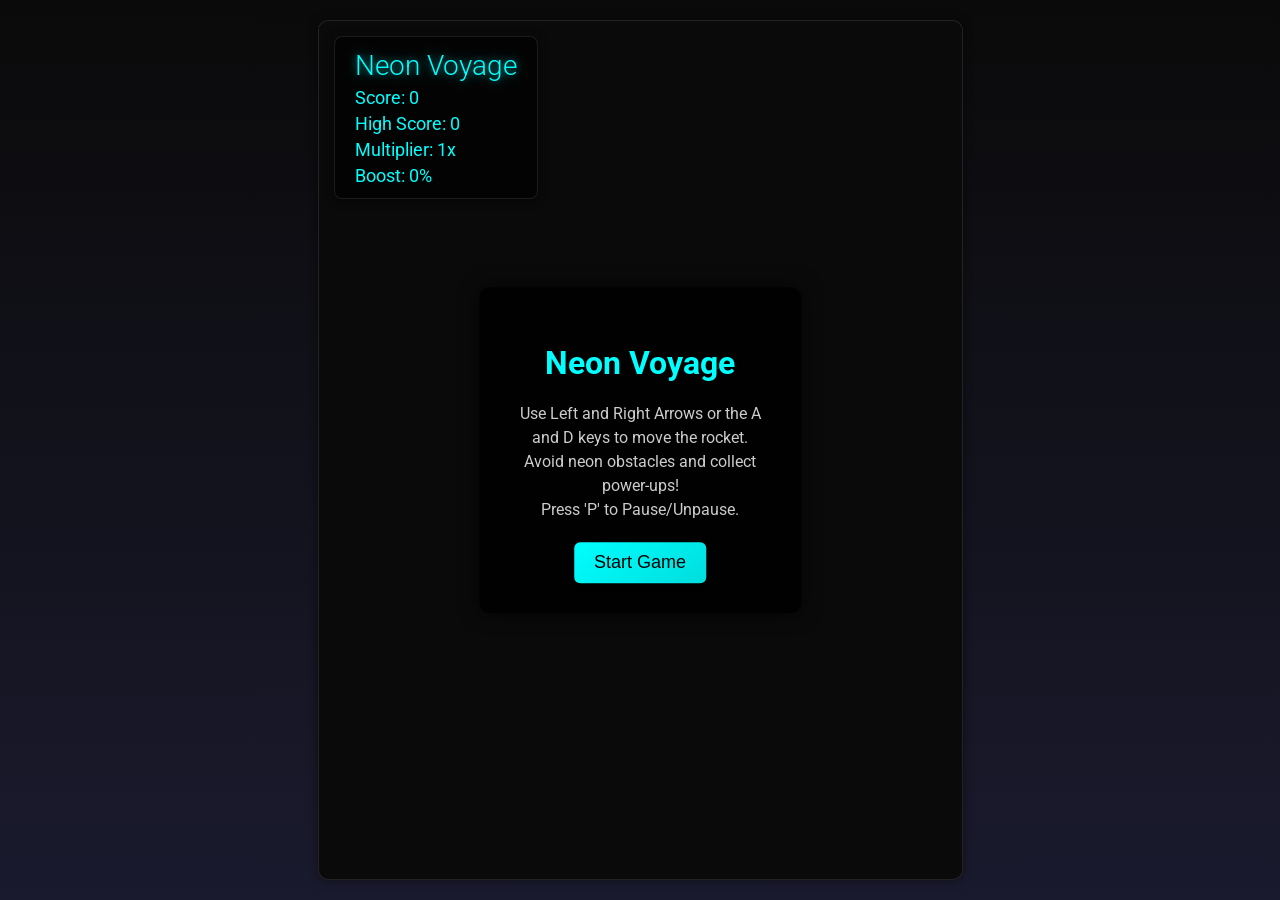
==== commit e218e978: "performance improvements" ====
--- a/index.html
+++ b/index.html
@@ -45,12 +45,13 @@
       box-shadow: 0 0 15px rgba(0, 0, 0, 0.7);
     }
     
-    /* Canvas styles */
+    /* Canvas styles (using a hardware acceleration hint) */
     #gameCanvas {
       display: block;
       width: 100%;
       height: 100%;
       border-radius: 10px;
+      will-change: transform;
     }
     
     /* UI overlays */
@@ -218,7 +219,7 @@
     </div>
   </div>
 
-  <!-- Audio elements (provide your own audio files) -->
+  <!-- Audio elements (if files are not present these calls are safely caught) -->
   <audio id="bgMusic" loop>
     <source src="bg-music.mp3" type="audio/mpeg">
   </audio>
@@ -233,10 +234,13 @@
   </audio>
 
   <script>
-    // Updated simulation resolution (portrait orientation)
+    // Constants and cached values
     const SIM_WIDTH = 768;
     const SIM_HEIGHT = 1024;
+    const TWO_PI = Math.PI * 2;
     let containerScale = 1;
+    let backgroundGradient; // Cached background gradient
+    let lastUIUpdate = 0;   // For throttling UI updates
 
     // DOM elements
     const gameContainer = document.getElementById('gameContainer');
@@ -255,6 +259,12 @@
     const leftBtn = document.getElementById("leftBtn");
     const rightBtn = document.getElementById("rightBtn");
 
+    // Audio elements
+    const bgMusic = document.getElementById("bgMusic");
+    const explosionSound = document.getElementById("explosionSound");
+    const powerUpSound = document.getElementById("powerUpSound");
+    const boostSound = document.getElementById("boostSound");
+
     // Offscreen canvas for star drawing
     const offscreenCanvas = document.createElement("canvas");
     const offscreenCtx = offscreenCanvas.getContext("2d");
@@ -268,9 +278,9 @@
     let screenShake = 0;
     const keys = {};
 
-    // Update the scale function with extra padding to display side borders on mobile
+    // Update scale with extra padding for mobile.
     function updateScale() {
-      const padding = 40; // Adjust padding as needed
+      const padding = 40;
       containerScale = Math.min((window.innerWidth - padding) / SIM_WIDTH, (window.innerHeight - padding) / SIM_HEIGHT);
       gameContainer.style.width = (SIM_WIDTH * containerScale) + "px";
       gameContainer.style.height = (SIM_HEIGHT * containerScale) + "px";
@@ -284,6 +294,9 @@
       CANVAS.height = SIM_HEIGHT * effectiveScale;
       CTX.setTransform(1, 0, 0, 1, 0, 0);
       CTX.scale(effectiveScale, effectiveScale);
+      backgroundGradient = CTX.createLinearGradient(0, 0, 0, SIM_HEIGHT);
+      backgroundGradient.addColorStop(0, "#0a0a0a");
+      backgroundGradient.addColorStop(1, "#1a1a2e");
     }
 
     window.addEventListener('resize', () => {
@@ -293,7 +306,6 @@
     updateScale();
     setupCanvas();
 
-    // Ensure that when the window loses focus, keys are cleared (prevents runaway input)
     window.addEventListener('blur', () => {
       keys.ArrowLeft = false;
       keys.ArrowRight = false;
@@ -301,7 +313,7 @@
       keys.KeyD = false;
     });
 
-    // Initialise the game
+    // Initialise the game state.
     function initGame() {
       rocket = {
         x: SIM_WIDTH / 2,
@@ -318,14 +330,16 @@
         shieldActive: false,
         shieldTimer: 0,
         boostActive: false,
-        boostTimer: 0
+        boostTimer: 0,
+        bodyGrad: null,
+        cockpitGrad: null
       };
 
       stars = Array.from({length: 150}, () => ({
         x: Math.random() * SIM_WIDTH,
         y: Math.random() * SIM_HEIGHT,
         radius: 1.5 * Math.random(),
-        color: `rgba(255, 255, 255, ${0.8 * Math.random() + 0.2})`
+        colour: `rgba(255, 255, 255, ${0.8 * Math.random() + 0.2})`
       }));
 
       obstacles = [];
@@ -354,11 +368,8 @@
       PAUSE_SCREEN.style.display = "none";
     }
 
-    // Drawing functions – all drawing uses SIM_WIDTH and SIM_HEIGHT.
+    // Drawing functions
     function drawBackground() {
-      let backgroundGradient = CTX.createLinearGradient(0, 0, 0, SIM_HEIGHT);
-      backgroundGradient.addColorStop(0, "#0a0a0a");
-      backgroundGradient.addColorStop(1, "#1a1a2e");
       CTX.fillStyle = backgroundGradient;
       CTX.fillRect(0, 0, SIM_WIDTH, SIM_HEIGHT);
     }
@@ -366,9 +377,9 @@
     function drawStars() {
       offscreenCtx.clearRect(0, 0, SIM_WIDTH, SIM_HEIGHT);
       stars.forEach(star => {
-        offscreenCtx.fillStyle = star.color;
+        offscreenCtx.fillStyle = star.colour;
         offscreenCtx.beginPath();
-        offscreenCtx.arc(star.x, star.y, star.radius, 0, 2 * Math.PI);
+        offscreenCtx.arc(star.x, star.y, star.radius, 0, TWO_PI);
         offscreenCtx.fill();
         star.y += scrollSpeed * (star.radius / 2 + 0.5);
         if (star.y > SIM_HEIGHT) {
@@ -387,22 +398,26 @@
       CTX.save();
       CTX.translate(rocket.x, rocket.y);
       CTX.rotate(rocket.rotation);
+      if (!rocket.bodyGrad) {
+        rocket.bodyGrad = CTX.createLinearGradient(0, -rocket.height/2, 0, rocket.height/2);
+        rocket.bodyGrad.addColorStop(0, "#00ffff");
+        rocket.bodyGrad.addColorStop(1, "#0066ff");
+      }
       CTX.beginPath();
       CTX.moveTo(-rocket.width / 2, rocket.height / 2);
       CTX.lineTo(0, -rocket.height / 2);
       CTX.lineTo(rocket.width / 2, rocket.height / 2);
       CTX.closePath();
-      let bodyGrad = CTX.createLinearGradient(0, -rocket.height / 2, 0, rocket.height / 2);
-      bodyGrad.addColorStop(0, "#00ffff");
-      bodyGrad.addColorStop(1, "#0066ff");
-      CTX.fillStyle = bodyGrad;
+      CTX.fillStyle = rocket.bodyGrad;
       CTX.fill();
+      if (!rocket.cockpitGrad) {
+        rocket.cockpitGrad = CTX.createRadialGradient(0, -rocket.height/2 + rocket.height/5, rocket.width/10, 0, -rocket.height/2 + rocket.height/5, rocket.width/5);
+        rocket.cockpitGrad.addColorStop(0, "rgba(255,255,255,0.9)");
+        rocket.cockpitGrad.addColorStop(1, "rgba(255,255,255,0.1)");
+      }
       CTX.beginPath();
-      CTX.arc(0, -rocket.height / 2 + rocket.height / 5, rocket.width / 5, 0, Math.PI * 2);
-      let cockpitGrad = CTX.createRadialGradient(0, -rocket.height / 2 + rocket.height / 5, rocket.width / 10, 0, -rocket.height / 2 + rocket.height / 5, rocket.width / 5);
-      cockpitGrad.addColorStop(0, "rgba(255,255,255,0.9)");
-      cockpitGrad.addColorStop(1, "rgba(255,255,255,0.1)");
-      CTX.fillStyle = cockpitGrad;
+      CTX.arc(0, -rocket.height / 2 + rocket.height / 5, rocket.width / 5, 0, TWO_PI);
+      CTX.fillStyle = rocket.cockpitGrad;
       CTX.fill();
       if (keys.ArrowLeft || keys.KeyA || keys.ArrowRight || keys.KeyD) {
         CTX.beginPath();
@@ -430,10 +445,10 @@
       CTX.shadowBlur = 20;
       CTX.beginPath();
       for (let i = 0; i < obs.sides; i++) {
-        let angle = (2 * Math.PI * i) / obs.sides;
         let offset = obs.vertexOffsets[i];
         let dynamicFactor = 0.95 + 0.05 * Math.sin(obs.pulseOffset + 5 * time);
         let r = radius * offset * dynamicFactor;
+        let angle = obs.baseAngles[i];
         let vx = r * Math.cos(angle);
         let vy = r * Math.sin(angle);
         if (i === 0) {
@@ -468,7 +483,7 @@
         grad.addColorStop(1, "transparent");
         CTX.fillStyle = grad;
         CTX.beginPath();
-        CTX.arc(0, 0, pu.radius, 0, 2 * Math.PI);
+        CTX.arc(0, 0, pu.radius, 0, TWO_PI);
         CTX.fill();
         CTX.restore();
       });
@@ -476,36 +491,39 @@
     }
 
     function drawParticles() {
-      particles.forEach(p => {
-        CTX.save();
+      for (let i = 0; i < particles.length; i++) {
+        const p = particles[i];
         CTX.globalAlpha = p.opacity;
         CTX.fillStyle = p.colour;
         CTX.beginPath();
-        CTX.arc(p.x, p.y, p.radius, 0, 2 * Math.PI);
+        CTX.arc(p.x, p.y, p.radius, 0, TWO_PI);
         CTX.fill();
-        CTX.restore();
         p.x += p.vx;
         p.y += p.vy;
         p.life -= 0.016;
         p.opacity = p.life;
-      });
+      }
+      CTX.globalAlpha = 1;
+      // Cap particle count for performance.
+      if (particles.length > 500) particles = particles.slice(-500);
       particles = particles.filter(p => p.life > 0);
     }
 
     function drawExplosionParticles() {
-      explosionParticles.forEach(p => {
-        CTX.save();
+      for (let i = 0; i < explosionParticles.length; i++) {
+        const p = explosionParticles[i];
         CTX.globalAlpha = p.opacity;
         CTX.fillStyle = p.colour;
         CTX.beginPath();
-        CTX.arc(p.x, p.y, p.radius, 0, 2 * Math.PI);
+        CTX.arc(p.x, p.y, p.radius, 0, TWO_PI);
         CTX.fill();
-        CTX.restore();
         p.x += p.vx;
         p.y += p.vy;
         p.life -= 0.016;
         p.opacity = p.life;
-      });
+      }
+      CTX.globalAlpha = 1;
+      if (explosionParticles.length > 300) explosionParticles = explosionParticles.slice(-300);
       explosionParticles = explosionParticles.filter(p => p.life > 0);
     }
 
@@ -544,19 +562,18 @@
           opacity: 1
         });
       }
-      shootingStars.forEach((star) => {
-        CTX.save();
+      for (let i = 0; i < shootingStars.length; i++) {
+        const star = shootingStars[i];
         CTX.strokeStyle = "rgba(255,255,255," + star.opacity + ")";
         CTX.lineWidth = 2;
         CTX.beginPath();
         CTX.moveTo(star.x, star.y);
         CTX.lineTo(star.x - star.length, star.y - star.length);
         CTX.stroke();
-        CTX.restore();
         star.x += star.vx;
         star.y += star.vy;
         star.opacity -= 0.02;
-      });
+      }
       shootingStars = shootingStars.filter(star => star.opacity > 0 && star.x < SIM_WIDTH && star.y < SIM_HEIGHT);
     }
 
@@ -585,7 +602,7 @@
         x: Math.random() * (SIM_WIDTH - 30) + 15,
         y: -30,
         radius: 15,
-        pulseOffset: 2 * Math.PI * Math.random(),
+        pulseOffset: TWO_PI * Math.random(),
         pulseSpeed: 0.1 + Math.random() * 0.1,
         type: Math.random() < 0.7 ? "shield" : "boost"
       });
@@ -606,16 +623,13 @@
       }
     }
 
-    function updateRocket() {
+    function updateRocket(dt) {
       if (rocket.isBreakingDown) return;
-      // Determine acceleration based on keys
       rocket.acceleration.x = (keys.ArrowLeft || keys.KeyA ? -0.8 : (keys.ArrowRight || keys.KeyD ? 0.8 : 0));
       rocket.thrustPower = (keys.ArrowLeft || keys.KeyA || keys.ArrowRight || keys.KeyD) ? 0.8 : Math.max(0, rocket.thrustPower - 0.2);
       rocket.velocity.x += rocket.acceleration.x;
       rocket.velocity.x *= 0.94;
-      if (Math.abs(rocket.velocity.x) < 0.1) {
-        rocket.velocity.x = 0;
-      }
+      if (Math.abs(rocket.velocity.x) < 0.1) rocket.velocity.x = 0;
       const currentMaxSpeed = rocket.boostActive ? rocket.maxSpeed * 1.5 : rocket.maxSpeed;
       rocket.velocity.x = Math.max(Math.min(rocket.velocity.x, currentMaxSpeed), -currentMaxSpeed);
       rocket.x += rocket.velocity.x;
@@ -623,9 +637,8 @@
       rocket.y = SIM_HEIGHT - 80 + 6 * Math.sin(2.5 * time);
       const targetRotation = 0.1 * rocket.velocity.x;
       rocket.rotation += 0.2 * (targetRotation - rocket.rotation);
-      
       if (rocket.boostActive) {
-        rocket.boostTimer -= 0.016;
+        rocket.boostTimer -= dt;
         if (rocket.boostTimer <= 0) {
           rocket.boostActive = false;
           rocket.boostTimer = 0;
@@ -637,70 +650,7 @@
       scoreMultiplier = 1 + time / 60;
     }
 
-    function updateCollisions() {
-      obstacles.forEach((obs, index) => {
-        const dx = rocket.x - obs.x;
-        const dy = rocket.y - obs.y;
-        const distance = Math.sqrt(dx * dx + dy * dy);
-        if (distance < rocket.width / 2 + obs.radius) {
-          if (!rocket.shieldActive && !rocket.isBreakingDown) {
-            initializeBreakdown();
-          } else if (rocket.shieldActive) {
-            obstacles.splice(index, 1);
-          }
-        }
-      });
-      powerUps.forEach((pu, index) => {
-        const dx = rocket.x - pu.x;
-        const dy = rocket.y - pu.y;
-        const distance = Math.sqrt(dx * dx + dy * dy);
-        if (distance < rocket.width / 2 + pu.radius) {
-          if (pu.type === "shield") {
-            rocket.shieldActive = true;
-            rocket.shieldTimer = 5;
-            powerUpSound.currentTime = 0;
-            powerUpSound.play();
-          } else if (pu.type === "boost") {
-            rocket.boostActive = true;
-            rocket.boostTimer = 3;
-            boostSound.currentTime = 0;
-            boostSound.play();
-          }
-          powerUps.splice(index, 1);
-        }
-      });
-    }
-
-    function updateAsteroidCollisions() {
-      for (let i = 0; i < obstacles.length; i++) {
-        for (let j = i + 1; j < obstacles.length; j++) {
-          const dx = obstacles[j].x - obstacles[i].x;
-          const dy = obstacles[j].y - obstacles[i].y;
-          const dist = Math.sqrt(dx * dx + dy * dy);
-          const minDist = obstacles[i].radius + obstacles[j].radius;
-          if (dist < minDist && dist > 0) {
-            const nx = dx / dist;
-            const ny = dy / dist;
-            const penetration = minDist - dist;
-            obstacles[i].x -= (penetration * nx) / 2;
-            obstacles[i].y -= (penetration * ny) / 2;
-            obstacles[j].x += (penetration * nx) / 2;
-            obstacles[j].y += (penetration * ny) / 2;
-            const vxDiff = obstacles[i].vx - obstacles[j].vx;
-            const vyDiff = obstacles[i].vy - obstacles[j].vy;
-            const dotProduct = vxDiff * nx + vyDiff * ny;
-            if (dotProduct < 0) {
-              obstacles[i].vx -= dotProduct * nx;
-              obstacles[i].vy -= dotProduct * ny;
-              obstacles[j].vx += dotProduct * nx;
-              obstacles[j].vy += dotProduct * ny;
-            }
-          }
-        }
-      }
-    }
-
-    function updateObstacles() {
+    function updateObstacles(dt) {
       obstacles.forEach(obs => {
         obs.y += obs.vy;
         obs.x += obs.vx;
@@ -712,25 +662,7 @@
       
       let spawnChance = 0.03 + (score * 0.0005);
       if (Math.random() < spawnChance) {
-        let sides = 6 + Math.floor(Math.random() * 3);
-        let vertexOffsets = [];
-        for (let i = 0; i < sides; i++) {
-          vertexOffsets.push(0.9 + Math.random() * 0.2);
-        }
-        obstacles.push({
-          x: Math.random() * SIM_WIDTH,
-          y: -50,
-          radius: 20 + 30 * Math.random(),
-          colour: ["#ff3333", "#ff33ff", "#33ff33", "#3333ff", "#ffff33"][Math.floor(5 * Math.random())],
-          rotation: 2 * Math.random() * Math.PI,
-          rotationSpeed: 0.02 * (Math.random() - 0.5),
-          pulseOffset: 2 * Math.PI * Math.random(),
-          pulseSpeed: 0.02 + 0.03 * Math.random(),
-          sides: sides,
-          vertexOffsets: vertexOffsets,
-          vx: (Math.random() - 0.5) * 2,
-          vy: scrollSpeed
-        });
+        spawnObstacle();
       }
       
       const beforeCount = obstacles.length;
@@ -739,6 +671,128 @@
       score += Math.floor(removed * scoreMultiplier);
       SCORE_ELEMENT.textContent = `Score: ${score}`;
       scrollSpeed = 4 + score * 0.05;
+    }
+
+    function updateAsteroidCollisions() {
+      const gridSize = 100;
+      const grid = {};
+      obstacles.forEach(obs => {
+        let xIndex = Math.floor(obs.x / gridSize);
+        let yIndex = Math.floor(obs.y / gridSize);
+        let key = xIndex + ',' + yIndex;
+        if (!grid[key]) grid[key] = [];
+        grid[key].push(obs);
+      });
+      function checkCollision(a, b) {
+        const dx = a.x - b.x;
+        const dy = a.y - b.y;
+        const distSq = dx * dx + dy * dy;
+        const minDist = a.radius + b.radius;
+        if (distSq < minDist * minDist && distSq > 0) {
+          const dist = Math.sqrt(distSq);
+          const nx = dx / dist;
+          const ny = dy / dist;
+          const penetration = minDist - dist;
+          a.x += (penetration * nx) / 2;
+          a.y += (penetration * ny) / 2;
+          b.x -= (penetration * nx) / 2;
+          b.y -= (penetration * ny) / 2;
+          const vxDiff = a.vx - b.vx;
+          const vyDiff = a.vy - b.vy;
+          const dotProduct = vxDiff * nx + vyDiff * ny;
+          if (dotProduct < 0) {
+            a.vx -= dotProduct * nx;
+            a.vy -= dotProduct * ny;
+            b.vx += dotProduct * nx;
+            b.vy += dotProduct * ny;
+          }
+        }
+      }
+      for (let key in grid) {
+        const cellObstacles = grid[key];
+        for (let i = 0; i < cellObstacles.length; i++) {
+          for (let j = i + 1; j < cellObstacles.length; j++) {
+            checkCollision(cellObstacles[i], cellObstacles[j]);
+          }
+        }
+        let [xIndex, yIndex] = key.split(',').map(Number);
+        const neighbours = [
+          (xIndex-1)+','+(yIndex-1), (xIndex)+','+(yIndex-1), (xIndex+1)+','+(yIndex-1),
+          (xIndex-1)+','+(yIndex),                     (xIndex+1)+','+(yIndex),
+          (xIndex-1)+','+(yIndex+1), (xIndex)+','+(yIndex+1), (xIndex+1)+','+(yIndex+1)
+        ];
+        for (let nKey of neighbours) {
+          if (grid[nKey]) {
+            cellObstacles.forEach(a => {
+              grid[nKey].forEach(b => {
+                checkCollision(a, b);
+              });
+            });
+          }
+        }
+      }
+    }
+
+    function spawnObstacle() {
+      let sides = 6 + Math.floor(Math.random() * 3);
+      let vertexOffsets = [];
+      let baseAngles = [];
+      for (let i = 0; i < sides; i++) {
+        vertexOffsets.push(0.9 + Math.random() * 0.2);
+        baseAngles.push(TWO_PI * i / sides);
+      }
+      obstacles.push({
+        x: Math.random() * SIM_WIDTH,
+        y: -50,
+        radius: 20 + 30 * Math.random(),
+        colour: ["#ff3333", "#ff33ff", "#33ff33", "#3333ff", "#ffff33"][Math.floor(5 * Math.random())],
+        rotation: 2 * Math.random() * Math.PI,
+        rotationSpeed: 0.02 * (Math.random() - 0.5),
+        pulseOffset: TWO_PI * Math.random(),
+        pulseSpeed: 0.02 + 0.03 * Math.random(),
+        sides: sides,
+        vertexOffsets: vertexOffsets,
+        baseAngles: baseAngles,
+        vx: (Math.random() - 0.5) * 2,
+        vy: scrollSpeed
+      });
+    }
+
+    function updateCollisions(dt) {
+      const rocketCollisionRadius = rocket.width / 2;
+      obstacles.forEach((obs, index) => {
+        const dx = rocket.x - obs.x;
+        const dy = rocket.y - obs.y;
+        const distSq = dx * dx + dy * dy;
+        const collisionDist = rocketCollisionRadius + obs.radius;
+        if (distSq < collisionDist * collisionDist) {
+          if (!rocket.shieldActive && !rocket.isBreakingDown) {
+            initializeBreakdown();
+          } else if (rocket.shieldActive) {
+            obstacles.splice(index, 1);
+          }
+        }
+      });
+      powerUps.forEach((pu, index) => {
+        const dx = rocket.x - pu.x;
+        const dy = rocket.y - pu.y;
+        const distSq = dx * dx + dy * dy;
+        const collisionDist = rocketCollisionRadius + pu.radius;
+        if (distSq < collisionDist * collisionDist) {
+          if (pu.type === "shield") {
+            rocket.shieldActive = true;
+            rocket.shieldTimer = 5;
+            powerUpSound.currentTime = 0;
+            try { powerUpSound.play(); } catch(e) {}
+          } else if (pu.type === "boost") {
+            rocket.boostActive = true;
+            rocket.boostTimer = 3;
+            boostSound.currentTime = 0;
+            try { boostSound.play(); } catch(e) {}
+          }
+          powerUps.splice(index, 1);
+        }
+      });
     }
 
     function initializeBreakdown() {
@@ -791,7 +845,7 @@
       ];
       screenShake = 20;
       explosionSound.currentTime = 0;
-      explosionSound.play();
+      try { explosionSound.play(); } catch(e) {}
     }
 
     function endGame() {
@@ -811,22 +865,34 @@
       if (paused) {
         PAUSE_SCREEN.style.display = "block";
         cancelAnimationFrame(animationId);
-        bgMusic.pause();
+        try { bgMusic.pause(); } catch(e) {}
       } else {
         PAUSE_SCREEN.style.display = "none";
-        bgMusic.play();
-        gameLoop();
+        try { bgMusic.play(); } catch(e) {}
+        requestAnimationFrame(gameLoop);
       }
     }
 
     function updateUI() {
+      if (time - lastUIUpdate < 0.1) return;
+      lastUIUpdate = time;
       MULTIPLIER_ELEMENT.textContent = "Multiplier: " + scoreMultiplier.toFixed(1) + "x";
       BOOST_METER_ELEMENT.textContent = "Boost: " + Math.floor((rocket.boostActive ? (rocket.boostTimer / 3) * 100 : 0)) + "%";
     }
 
-    function gameLoop() {
-      if (!gameActive || paused) return;
-      time += 0.016;
+    // Decoupled simulation and rendering using a fixed timestep.
+    const fixedStep = 0.016; // 16 ms
+    let accumulator = 0;
+    let lastTime = performance.now();
+
+    function updateSimulation(dt) {
+      updateRocket(dt);
+      updateObstacles(dt);
+      updateCollisions(dt);
+      // (Other simulation updates could be added here.)
+    }
+
+    function render() {
       CTX.save();
       if (screenShake > 0) {
         const shakeX = (Math.random() - 0.5) * screenShake;
@@ -836,20 +902,29 @@
       }
       drawBackground();
       drawStars();
-      updateObstacles();
       obstacles.forEach(obs => drawObstacle(obs.x, obs.y, obs.radius, obs));
       drawPowerUps();
-      updateRocket();
-      updateCollisions();
       drawRocket();
       drawParticles();
       drawShootingStars();
       updateUI();
       CTX.restore();
+    }
+
+    function gameLoop(currentTime) {
+      let deltaTime = (currentTime - lastTime) / 1000;
+      lastTime = currentTime;
+      accumulator += deltaTime;
+      while (accumulator >= fixedStep) {
+        time += fixedStep;
+        updateSimulation(fixedStep);
+        accumulator -= fixedStep;
+      }
+      render();
       animationId = requestAnimationFrame(gameLoop);
     }
 
-    // Event handlers for keyboard
+    // Event handlers for keyboard.
     document.addEventListener("keydown", e => {
       keys[e.code] = true;
       if (e.code === "KeyP") {
@@ -863,7 +938,7 @@
       keys[e.code] = false;
     });
 
-    // Additional event listeners for on‑screen mobile controls
+    // Mobile on-screen controls.
     leftBtn.addEventListener("mousedown", () => keys.ArrowLeft = true);
     leftBtn.addEventListener("mouseup", () => keys.ArrowLeft = false);
     leftBtn.addEventListener("touchstart", e => { e.preventDefault(); keys.ArrowLeft = true; });
@@ -876,7 +951,6 @@
     rightBtn.addEventListener("touchend", e => { e.preventDefault(); keys.ArrowRight = false; });
     rightBtn.addEventListener("touchcancel", e => { e.preventDefault(); keys.ArrowRight = false; });
 
-    // In case of pointer cancellation, clear keys
     window.addEventListener("pointerup", () => {
       keys.ArrowLeft = false;
       keys.ArrowRight = false;
@@ -905,8 +979,10 @@
       highScore = parseInt(localStorage.getItem("neonVoyageHighScore")) || 0;
       initGame();
       bgMusic.currentTime = 0;
-      bgMusic.play();
-      gameLoop();
+      try { bgMusic.play(); } catch(e) {}
+      lastTime = performance.now();
+      accumulator = 0;
+      requestAnimationFrame(gameLoop);
     }
   </script>
 </body>
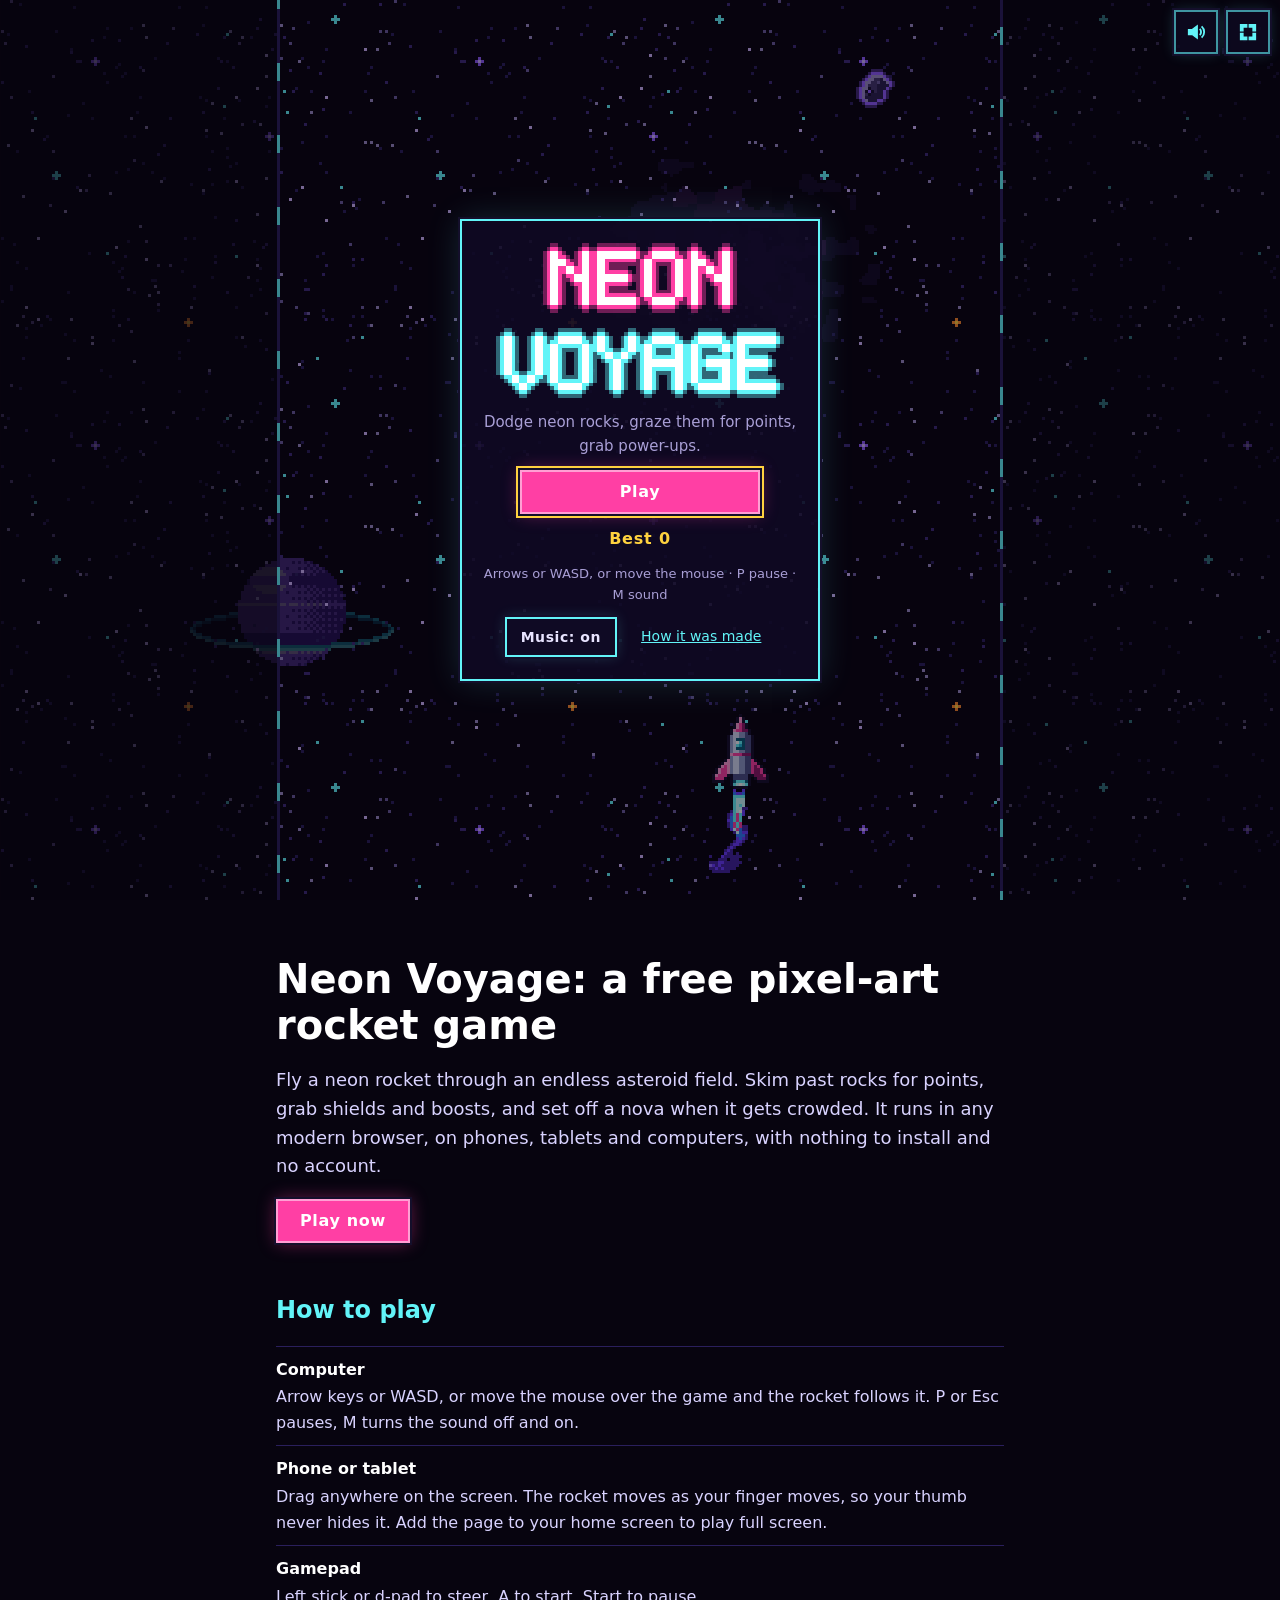
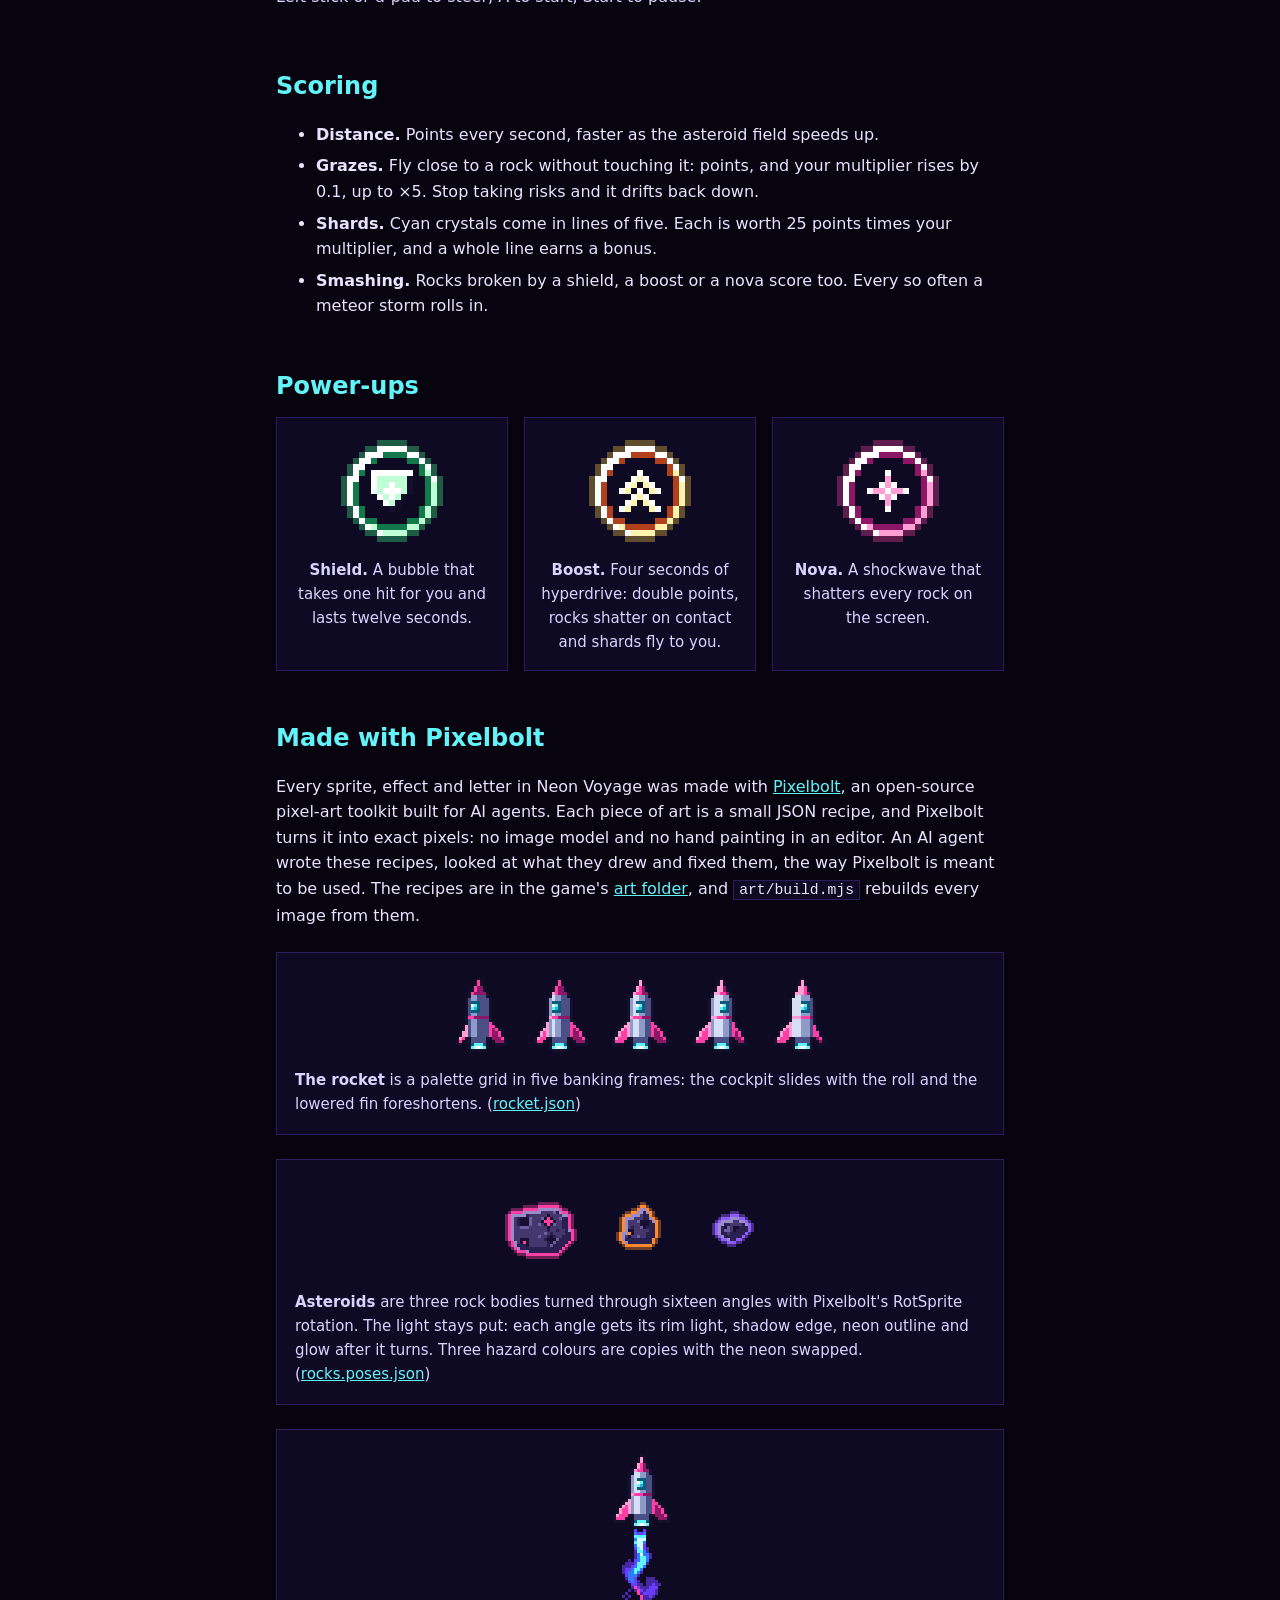
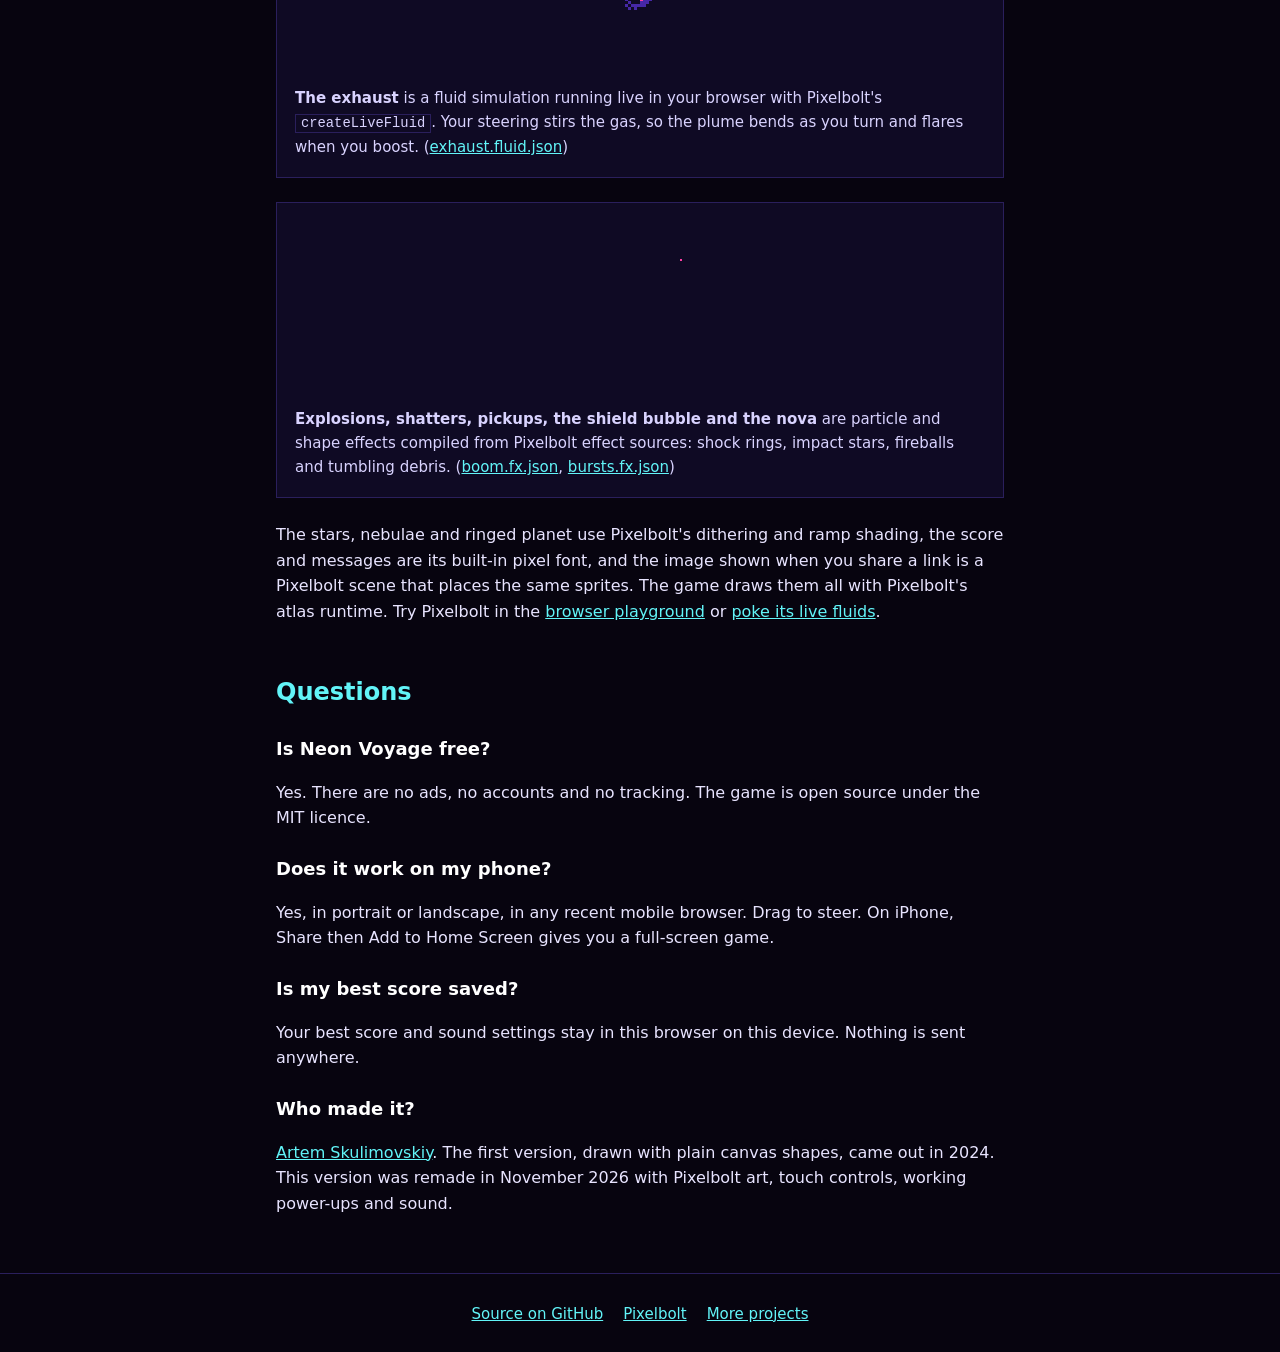
==== commit a546c7e6: "Remake Neon Voyage with Pixelbolt art Every sprite, effect and letter is now a Pixelbolt recipe in a" ====
--- a/index.html
+++ b/index.html
@@ -1,989 +1,183 @@
-<!DOCTYPE html>
+<!doctype html>
 <html lang="en">
 <head>
-  <meta charset="UTF-8">
-  <meta name="viewport" content="width=device-width, initial-scale=1">
-  <title>Neon Voyage</title>
-  <!-- Modern Google Font -->
-  <link href="https://fonts.googleapis.com/css2?family=Roboto:wght@300;400;500&display=swap" rel="stylesheet">
-  <style>
-    /* Global Styles */
-    html, body {
-      margin: 0;
-      padding: 0;
-      background: linear-gradient(180deg, #0a0a0a, #1a1a2e);
-      overflow: hidden;
-      height: 100%;
-      font-family: 'Roboto', sans-serif;
-      color: #e0e0e0;
-    }
-    
-    /* Wrapper centres content */
-    #gameWrapper {
-      display: flex;
-      flex-direction: column;
-      align-items: center;
-      justify-content: center;
-      height: 100vh;
-      background: linear-gradient(180deg, #0a0a0a, #1a1a2e);
-      padding: 20px;
-      box-sizing: border-box;
-    }
-    
-    /* Game container with a subtle look */
-    #gameContainer {
-      position: relative;
-      background-color: #0a0a0a;
-      overflow: hidden;
-      border: 1px solid rgba(255, 255, 255, 0.1);
-      border-radius: 10px;
-      box-sizing: border-box;
-      box-shadow: 0 0 10px rgba(0, 0, 0, 0.5);
-      transition: box-shadow 0.3s;
-    }
-    #gameContainer:hover {
-      box-shadow: 0 0 15px rgba(0, 0, 0, 0.7);
-    }
-    
-    /* Canvas styles (using a hardware acceleration hint) */
-    #gameCanvas {
-      display: block;
-      width: 100%;
-      height: 100%;
-      border-radius: 10px;
-      will-change: transform;
-    }
-    
-    /* UI overlays */
-    #gameInfo, #startScreen, #gameOver, #pauseScreen {
-      position: absolute;
-      z-index: 10;
-      font-weight: 400;
-    }
-    #gameInfo {
-      top: 15px;
-      left: 15px;
-      padding: 12px 20px;
-      background: rgba(0, 0, 0, 0.7);
-      border: 1px solid rgba(255, 255, 255, 0.1);
-      border-radius: 8px;
-      box-shadow: 0 2px 10px rgba(0, 0, 0, 0.5);
-    }
-    #gameInfo h1 {
-      margin: 0;
-      font-size: 28px;
-      font-weight: 300;
-      color: #0ff;
-      text-shadow: 0 0 10px rgba(0,255,255,0.7);
-    }
-    #gameInfo div {
-      margin-top: 5px;
-      font-size: 18px;
-      color: #0ff;
-    }
-    
-    #startScreen, #gameOver, #pauseScreen {
-      top: 50%;
-      left: 50%;
-      transform: translate(-50%, -50%);
-      background: rgba(0, 0, 0, 0.9);
-      padding: 30px 40px;
-      border-radius: 10px;
-      text-align: center;
-      color: #e0e0e0;
-      box-shadow: 0 0 20px rgba(0,0,0,0.7);
-    }
-    #startScreen h2, #gameOver h2 {
-      color: #0ff;
-      font-size: 32px;
-      margin-bottom: 20px;
-    }
-    #instructions {
-      font-size: 16px;
-      color: #ccc;
-      margin-bottom: 20px;
-      line-height: 1.5;
-    }
-    
-    /* Buttons styling */
-    #startBtn, #restartBtn {
-      background: linear-gradient(145deg, #0ff, #00dddd);
-      color: #000;
-      font-size: 18px;
-      padding: 10px 20px;
-      border: none;
-      border-radius: 6px;
-      cursor: pointer;
-      transition: background 0.3s, transform 0.2s;
-      box-shadow: 0 4px 6px rgba(0, 0, 0, 0.3);
-    }
-    #startBtn:hover, #restartBtn:hover {
-      background: linear-gradient(145deg, #00dddd, #0ff);
-      transform: translateY(-2px);
-    }
-    #startBtn:active, #restartBtn:active {
-      transform: translateY(0);
-    }
-    #gameOverText {
-      color: #ff5555;
-      font-size: 36px;
-      margin-bottom: 20px;
-      text-shadow: 0 0 10px rgba(255,85,85,0.7);
-    }
-    #finalScore {
-      font-size: 22px;
-      margin-bottom: 20px;
-    }
-    #restartInfo {
-      color: #0ff;
-      font-size: 16px;
-      margin-bottom: 20px;
-    }
-    
-    /* On-screen controls styling */
-    #controls {
-      margin-top: 20px;
-      display: flex;
-      gap: 20px;
-      justify-content: center;
-    }
-    .control-btn {
-      background: linear-gradient(145deg, rgba(0, 255, 255, 0.3), rgba(0, 255, 255, 0.1));
-      border: none;
-      color: #0ff;
-      font-size: 24px;
-      width: 50px;
-      height: 50px;
-      border-radius: 50%;
-      cursor: pointer;
-      transition: transform 0.2s, background 0.2s;
-      user-select: none;
-      box-shadow: 0 4px 6px rgba(0, 0, 0, 0.3);
-    }
-    .control-btn:hover {
-      background: linear-gradient(145deg, rgba(0, 255, 255, 0.4), rgba(0, 255, 255, 0.2));
-      transform: scale(1.1);
-    }
-    .control-btn:active {
-      transform: scale(0.95);
-    }
-    
-    /* Hide movement controls on desktop */
-    @media (min-width: 700px) {
-      #controls { display: none; }
-    }
-    
-    /* Adjust UI text sizes for smaller screens */
-    @media (max-width: 600px) {
-      #gameInfo h1 { font-size: 20px; }
-      #gameInfo div { font-size: 12px; }
-      #startScreen h2, #gameOver h2 { font-size: 22px; }
-      #instructions { font-size: 12px; }
-      #startBtn, #restartBtn { font-size: 14px; padding: 6px 12px; }
-      .control-btn { font-size: 18px; width: 35px; height: 35px; }
-    }
-  </style>
+<meta charset="utf-8">
+<meta name="viewport" content="width=device-width, initial-scale=1, viewport-fit=cover">
+<title>Neon Voyage: Free Pixel-Art Rocket Game in Your Browser</title>
+<meta name="description" content="Fly a neon rocket through an endless asteroid field in Neon Voyage, a free pixel-art arcade game. Plays in your browser on phone, tablet and PC. No download, no sign-up.">
+<link rel="canonical" href="https://skulitom.github.io/NeonRocketGame/">
+<meta name="theme-color" content="#07040f">
+<meta name="color-scheme" content="dark">
+<meta name="author" content="Artem Skulimovskiy">
+<link rel="icon" href="assets/favicon.png" type="image/png" sizes="32x32">
+<link rel="apple-touch-icon" href="assets/apple-touch-icon.png">
+<link rel="manifest" href="manifest.webmanifest">
+<meta name="apple-mobile-web-app-capable" content="yes">
+<meta name="mobile-web-app-capable" content="yes">
+<meta name="apple-mobile-web-app-title" content="Neon Voyage">
+<meta property="og:type" content="website">
+<meta property="og:site_name" content="Neon Voyage">
+<meta property="og:title" content="Neon Voyage: a free pixel-art rocket game">
+<meta property="og:description" content="Dodge neon asteroids, graze them for points and grab shields, boosts and novas. Free in your browser on phone and PC.">
+<meta property="og:url" content="https://skulitom.github.io/NeonRocketGame/">
+<meta property="og:image" content="https://skulitom.github.io/NeonRocketGame/assets/og-image.png">
+<meta property="og:image:width" content="1200">
+<meta property="og:image:height" content="630">
+<meta property="og:image:alt" content="Neon Voyage: a pixel-art rocket flying between neon asteroids beside a ringed planet">
+<meta name="twitter:card" content="summary_large_image">
+<meta name="twitter:title" content="Neon Voyage: a free pixel-art rocket game">
+<meta name="twitter:description" content="Dodge neon asteroids, graze them for points and grab shields, boosts and novas. Free in your browser on phone and PC.">
+<meta name="twitter:image" content="https://skulitom.github.io/NeonRocketGame/assets/og-image.png">
+<script type="application/ld+json">
+{
+  "@context": "https://schema.org",
+  "@type": "VideoGame",
+  "name": "Neon Voyage",
+  "alternateName": "Neon Rocket Game",
+  "url": "https://skulitom.github.io/NeonRocketGame/",
+  "image": "https://skulitom.github.io/NeonRocketGame/assets/og-image.png",
+  "description": "A free pixel-art arcade game: fly a neon rocket through an endless asteroid field, graze rocks for points and collect shields, boosts and novas. Runs in the browser on phones, tablets and computers.",
+  "genre": ["Arcade", "Endless runner"],
+  "gamePlatform": ["Web browser", "Android", "iOS", "Windows", "macOS", "Linux"],
+  "applicationCategory": "Game",
+  "operatingSystem": "Any",
+  "playMode": "SinglePlayer",
+  "inLanguage": "en",
+  "isAccessibleForFree": true,
+  "offers": { "@type": "Offer", "price": "0", "priceCurrency": "USD" },
+  "author": { "@type": "Person", "name": "Artem Skulimovskiy", "url": "https://skulitom.github.io/" },
+  "datePublished": "2024-06-27",
+  "dateModified": "2026-11-01",
+  "sameAs": ["https://github.com/skulitom/NeonRocketGame"]
+}
+</script>
+<link rel="stylesheet" href="css/style.css">
+<link rel="modulepreload" href="js/main.js">
 </head>
 <body>
-  <div id="gameWrapper">
-    <div id="gameContainer">
-      <div id="gameInfo">
-        <h1 id="gameTitle">Neon Voyage</h1>
-        <div id="score">Score: 0</div>
-        <div id="highScore">High Score: 0</div>
-        <div id="multiplier">Multiplier: 1x</div>
-        <div id="boostMeter">Boost: 0%</div>
+<main>
+  <section id="play" class="stage" aria-label="Neon Voyage game">
+    <canvas id="game" tabindex="-1" role="img" aria-label="Neon Voyage: a pixel-art rocket flying through neon asteroids"></canvas>
+
+    <div class="hud-buttons">
+      <button id="pauseBtn" class="icon-button in-game" type="button" aria-label="Pause (P)">
+        <svg viewBox="0 0 16 16" aria-hidden="true"><path d="M4 3h3v10H4zM9 3h3v10H9z"/></svg>
+      </button>
+      <button id="soundBtn" class="icon-button" type="button" aria-label="Sound on (M)" aria-pressed="true">
+        <svg viewBox="0 0 16 16" aria-hidden="true"><path class="speaker" d="M2 6h3l4-3v10l-4-3H2z"/><path class="waves" d="M11 5.5a3.5 3.5 0 0 1 0 5M12.5 3.5a6 6 0 0 1 0 9" fill="none" stroke-width="1.5"/><path class="cross" d="M11 6l4 4M15 6l-4 4" fill="none" stroke-width="1.5"/></svg>
+      </button>
+      <button id="fsBtn" class="icon-button" type="button" aria-label="Full screen" hidden>
+        <svg viewBox="0 0 16 16" aria-hidden="true"><path d="M2 2h5v2H4v3H2zM9 2h5v5h-2V4H9zM2 9h2v3h3v2H2zM12 9h2v5H9v-2h3z"/></svg>
+      </button>
+    </div>
+
+    <div id="loading" class="overlay">
+      <div class="panel">
+        <p id="loadingText">Loading Neon Voyage…</p>
+        <div class="bar"><div id="loadingBar"></div></div>
       </div>
-      <div id="startScreen">
-        <h2>Neon Voyage</h2>
-        <div id="instructions">
-          Use Left and Right Arrows or the A and D keys to move the rocket.<br>
-          Avoid neon obstacles and collect power‑ups!<br>
-          Press 'P' to Pause/Unpause.
+    </div>
+
+    <div id="title" class="overlay" hidden>
+      <div class="panel">
+        <img class="logo" src="assets/logo.png" width="96" height="44" alt="Neon Voyage">
+        <p class="tagline">Dodge neon rocks, graze them for points, grab power-ups.</p>
+        <button id="playBtn" class="primary" type="button">Play</button>
+        <p class="best">Best <span id="bestTitle">0</span></p>
+        <p class="controls for-keys">Arrows or WASD, or move the mouse · P pause · M sound</p>
+        <p class="controls for-touch">Drag anywhere to steer</p>
+        <div class="row">
+          <button id="musicBtn" class="small" type="button" aria-pressed="true">Music: on</button>
+          <a class="small more" href="#about">How it was made</a>
         </div>
-        <button id="startBtn">Start Game</button>
       </div>
-      <div id="gameOver" style="display: none;">
-        <div id="gameOverText">Game Over</div>
-        <div id="finalScore"></div>
-        <div id="restartInfo">Click "Play Again" or press any key to restart.</div>
-        <button id="restartBtn">Play Again</button>
+    </div>
+
+    <div id="paused" class="overlay" hidden>
+      <div class="panel">
+        <h2>Paused</h2>
+        <button id="resumeBtn" class="primary" type="button">Resume</button>
+        <button id="quitBtn" type="button">Quit to title</button>
       </div>
-      <div id="pauseScreen" style="display: none;">Paused</div>
-      <canvas id="gameCanvas" width="768" height="1024"></canvas>
     </div>
-    <!-- On-screen controls (hidden on desktop) -->
-    <div id="controls">
-      <button id="leftBtn" class="control-btn">←</button>
-      <button id="rightBtn" class="control-btn">→</button>
+
+    <div id="over" class="overlay" hidden>
+      <div class="panel" aria-live="polite">
+        <h2>Game over</h2>
+        <p class="final"><span id="finalScore">0</span></p>
+        <p id="newBest" class="new-best" hidden>New best!</p>
+        <p class="best">Best <span id="finalBest">0</span></p>
+        <dl class="stats">
+          <div><dt>Time</dt><dd id="statTime">0:00</dd></div>
+          <div><dt>Shards</dt><dd id="statShards">0</dd></div>
+          <div><dt>Grazes</dt><dd id="statGrazes">0</dd></div>
+          <div><dt>Smashed</dt><dd id="statSmashed">0</dd></div>
+        </dl>
+        <button id="againBtn" class="primary" type="button">Play again</button>
+        <div class="row">
+          <button id="shareBtn" class="small" type="button">Share score</button>
+          <button id="menuBtn" class="small" type="button">Menu</button>
+        </div>
+      </div>
     </div>
-  </div>
 
-  <!-- Audio elements (if files are not present these calls are safely caught) -->
-  <audio id="bgMusic" loop>
-    <source src="bg-music.mp3" type="audio/mpeg">
-  </audio>
-  <audio id="explosionSound">
-    <source src="explosion.mp3" type="audio/mpeg">
-  </audio>
-  <audio id="powerUpSound">
-    <source src="powerup.mp3" type="audio/mpeg">
-  </audio>
-  <audio id="boostSound">
-    <source src="boost.mp3" type="audio/mpeg">
-  </audio>
+    <p id="toast" class="toast" role="status" hidden></p>
+    <noscript><div class="overlay"><div class="panel"><p>Neon Voyage needs JavaScript to run.</p></div></div></noscript>
+  </section>
 
-  <script>
-    // Constants and cached values
-    const SIM_WIDTH = 768;
-    const SIM_HEIGHT = 1024;
-    const TWO_PI = Math.PI * 2;
-    let containerScale = 1;
-    let backgroundGradient; // Cached background gradient
-    let lastUIUpdate = 0;   // For throttling UI updates
+  <article id="about" class="content">
+    <h1>Neon Voyage: a free pixel-art rocket game</h1>
+    <p class="lead">Fly a neon rocket through an endless asteroid field. Skim past rocks for points, grab shields and boosts, and set off a nova when it gets crowded. It runs in any modern browser, on phones, tablets and computers, with nothing to install and no account.</p>
+    <p><a class="button primary" href="#play">Play now</a></p>
 
-    // DOM elements
-    const gameContainer = document.getElementById('gameContainer');
-    const CANVAS = document.getElementById("gameCanvas");
-    const CTX = CANVAS.getContext("2d");
-    const SCORE_ELEMENT = document.getElementById("score");
-    const HIGH_SCORE_ELEMENT = document.getElementById("highScore");
-    const MULTIPLIER_ELEMENT = document.getElementById("multiplier");
-    const BOOST_METER_ELEMENT = document.getElementById("boostMeter");
-    const GAME_OVER_ELEMENT = document.getElementById("gameOver");
-    const FINAL_SCORE_ELEMENT = document.getElementById("finalScore");
-    const START_SCREEN = document.getElementById("startScreen");
-    const PAUSE_SCREEN = document.getElementById("pauseScreen");
-    const START_BTN = document.getElementById("startBtn");
-    const RESTART_BTN = document.getElementById("restartBtn");
-    const leftBtn = document.getElementById("leftBtn");
-    const rightBtn = document.getElementById("rightBtn");
+    <h2>How to play</h2>
+    <dl class="controls-list">
+      <div><dt>Computer</dt><dd>Arrow keys or WASD, or move the mouse over the game and the rocket follows it. P or Esc pauses, M turns the sound off and on.</dd></div>
+      <div><dt>Phone or tablet</dt><dd>Drag anywhere on the screen. The rocket moves as your finger moves, so your thumb never hides it. Add the page to your home screen to play full screen.</dd></div>
+      <div><dt>Gamepad</dt><dd>Left stick or d-pad to steer, A to start, Start to pause.</dd></div>
+    </dl>
 
-    // Audio elements
-    const bgMusic = document.getElementById("bgMusic");
-    const explosionSound = document.getElementById("explosionSound");
-    const powerUpSound = document.getElementById("powerUpSound");
-    const boostSound = document.getElementById("boostSound");
+    <h2>Scoring</h2>
+    <ul>
+      <li><strong>Distance.</strong> Points every second, faster as the asteroid field speeds up.</li>
+      <li><strong>Grazes.</strong> Fly close to a rock without touching it: points, and your multiplier rises by 0.1, up to ×5. Stop taking risks and it drifts back down.</li>
+      <li><strong>Shards.</strong> Cyan crystals come in lines of five. Each is worth 25 points times your multiplier, and a whole line earns a bonus.</li>
+      <li><strong>Smashing.</strong> Rocks broken by a shield, a boost or a nova score too. Every so often a meteor storm rolls in.</li>
+    </ul>
 
-    // Offscreen canvas for star drawing
-    const offscreenCanvas = document.createElement("canvas");
-    const offscreenCtx = offscreenCanvas.getContext("2d");
-    offscreenCanvas.width = SIM_WIDTH;
-    offscreenCanvas.height = SIM_HEIGHT;
+    <h2>Power-ups</h2>
+    <div class="cards">
+      <figure><img src="media/shield.gif" width="57" height="57" alt="Shield power-up: a green ring with a shield inside" loading="lazy"><figcaption><strong>Shield.</strong> A bubble that takes one hit for you and lasts twelve seconds.</figcaption></figure>
+      <figure><img src="media/boost.gif" width="57" height="57" alt="Boost power-up: a yellow ring with two chevrons" loading="lazy"><figcaption><strong>Boost.</strong> Four seconds of hyperdrive: double points, rocks shatter on contact and shards fly to you.</figcaption></figure>
+      <figure><img src="media/nova.gif" width="57" height="57" alt="Nova power-up: a pink ring with a four-pointed star" loading="lazy"><figcaption><strong>Nova.</strong> A shockwave that shatters every rock on the screen.</figcaption></figure>
+    </div>
 
-    let rocket, stars, obstacles, powerUps, particles, explosionParticles;
-    let score, time, gameActive, canRestart, animationId, scrollSpeed, paused, highScore;
-    let scoreMultiplier = 1;
-    let shootingStars = [];
-    let screenShake = 0;
-    const keys = {};
+    <h2>Made with Pixelbolt</h2>
+    <p>Every sprite, effect and letter in Neon Voyage was made with <a href="https://github.com/skulitom/Pixelbolt">Pixelbolt</a>, an open-source pixel-art toolkit built for AI agents. Each piece of art is a small JSON recipe, and Pixelbolt turns it into exact pixels: no image model and no hand painting in an editor. An AI agent wrote these recipes, looked at what they drew and fixed them, the way Pixelbolt is meant to be used. The recipes are in the game's <a href="https://github.com/skulitom/NeonRocketGame/tree/main/art">art folder</a>, and <code>art/build.mjs</code> rebuilds every image from them.</p>
+    <figure class="wide"><img src="media/rocket.png" width="417" height="87" alt="The rocket's five banking frames, from hard left to hard right" loading="lazy"><figcaption><strong>The rocket</strong> is a palette grid in five banking frames: the cockpit slides with the roll and the lowered fin foreshortens. (<a href="https://github.com/skulitom/NeonRocketGame/blob/main/art/rocket.json">rocket.json</a>)</figcaption></figure>
+    <figure class="wide"><img src="media/rocks.gif" width="288" height="102" alt="Three neon asteroids turning" loading="lazy"><figcaption><strong>Asteroids</strong> are three rock bodies turned through sixteen angles with Pixelbolt's RotSprite rotation. The light stays put: each angle gets its rim light, shadow edge, neon outline and glow after it turns. Three hazard colours are copies with the neon swapped. (<a href="https://github.com/skulitom/NeonRocketGame/blob/main/art/rocks.poses.json">rocks.poses.json</a>)</figcaption></figure>
+    <figure class="wide"><img src="media/exhaust.gif" width="90" height="228" alt="The rocket's plasma exhaust plume" loading="lazy"><figcaption><strong>The exhaust</strong> is a fluid simulation running live in your browser with Pixelbolt's <code>createLiveFluid</code>. Your steering stirs the gas, so the plume bends as you turn and flares when you boost. (<a href="https://github.com/skulitom/NeonRocketGame/blob/main/art/exhaust.fluid.json">exhaust.fluid.json</a>)</figcaption></figure>
+    <figure class="wide"><img src="media/boom.gif" width="176" height="176" alt="The rocket exploding into hull pieces, fire and a plasma ring" loading="lazy"><figcaption><strong>Explosions, shatters, pickups, the shield bubble and the nova</strong> are particle and shape effects compiled from Pixelbolt effect sources: shock rings, impact stars, fireballs and tumbling debris. (<a href="https://github.com/skulitom/NeonRocketGame/blob/main/art/boom.fx.json">boom.fx.json</a>, <a href="https://github.com/skulitom/NeonRocketGame/blob/main/art/bursts.fx.json">bursts.fx.json</a>)</figcaption></figure>
+    <p>The stars, nebulae and ringed planet use Pixelbolt's dithering and ramp shading, the score and messages are its built-in pixel font, and the image shown when you share a link is a Pixelbolt scene that places the same sprites. The game draws them all with Pixelbolt's atlas runtime. Try Pixelbolt in the <a href="https://skulitom.github.io/Pixelbolt/playground/">browser playground</a> or <a href="https://skulitom.github.io/Pixelbolt/playground/fluids/">poke its live fluids</a>.</p>
 
-    // Update scale with extra padding for mobile.
-    function updateScale() {
-      const padding = 40;
-      containerScale = Math.min((window.innerWidth - padding) / SIM_WIDTH, (window.innerHeight - padding) / SIM_HEIGHT);
-      gameContainer.style.width = (SIM_WIDTH * containerScale) + "px";
-      gameContainer.style.height = (SIM_HEIGHT * containerScale) + "px";
-    }
+    <h2>Questions</h2>
+    <h3>Is Neon Voyage free?</h3>
+    <p>Yes. There are no ads, no accounts and no tracking. The game is open source under the MIT licence.</p>
+    <h3>Does it work on my phone?</h3>
+    <p>Yes, in portrait or landscape, in any recent mobile browser. Drag to steer. On iPhone, Share then Add to Home Screen gives you a full-screen game.</p>
+    <h3>Is my best score saved?</h3>
+    <p>Your best score and sound settings stay in this browser on this device. Nothing is sent anywhere.</p>
+    <h3>Who made it?</h3>
+    <p><a href="https://skulitom.github.io/">Artem Skulimovskiy</a>. The first version, drawn with plain canvas shapes, came out in 2024. This version was remade in November 2026 with Pixelbolt art, touch controls, working power-ups and sound.</p>
+  </article>
+</main>
 
-    function setupCanvas() {
-      const dpr = window.devicePixelRatio || 1;
-      let effectiveScale = containerScale * dpr;
-      if (effectiveScale < 1) effectiveScale = 1;
-      CANVAS.width = SIM_WIDTH * effectiveScale;
-      CANVAS.height = SIM_HEIGHT * effectiveScale;
-      CTX.setTransform(1, 0, 0, 1, 0, 0);
-      CTX.scale(effectiveScale, effectiveScale);
-      backgroundGradient = CTX.createLinearGradient(0, 0, 0, SIM_HEIGHT);
-      backgroundGradient.addColorStop(0, "#0a0a0a");
-      backgroundGradient.addColorStop(1, "#1a1a2e");
-    }
+<footer class="site-footer">
+  <a href="https://github.com/skulitom/NeonRocketGame">Source on GitHub</a>
+  <a href="https://github.com/skulitom/Pixelbolt">Pixelbolt</a>
+  <a href="https://skulitom.github.io/">More projects</a>
+</footer>
 
-    window.addEventListener('resize', () => {
-      updateScale();
-      setupCanvas();
-    });
-    updateScale();
-    setupCanvas();
-
-    window.addEventListener('blur', () => {
-      keys.ArrowLeft = false;
-      keys.ArrowRight = false;
-      keys.KeyA = false;
-      keys.KeyD = false;
-    });
-
-    // Initialise the game state.
-    function initGame() {
-      rocket = {
-        x: SIM_WIDTH / 2,
-        y: SIM_HEIGHT - 80,
-        width: 20,
-        height: 40,
-        velocity: {x: 0, y: 0},
-        acceleration: {x: 0, y: 0},
-        maxSpeed: 15,
-        rotation: 0,
-        thrustPower: 0,
-        isBreakingDown: false,
-        breakdownParts: [],
-        shieldActive: false,
-        shieldTimer: 0,
-        boostActive: false,
-        boostTimer: 0,
-        bodyGrad: null,
-        cockpitGrad: null
-      };
-
-      stars = Array.from({length: 150}, () => ({
-        x: Math.random() * SIM_WIDTH,
-        y: Math.random() * SIM_HEIGHT,
-        radius: 1.5 * Math.random(),
-        colour: `rgba(255, 255, 255, ${0.8 * Math.random() + 0.2})`
-      }));
-
-      obstacles = [];
-      powerUps = [];
-      particles = [];
-      explosionParticles = [];
-      score = 0;
-      time = 0;
-      gameActive = true;
-      paused = false;
-      canRestart = false;
-      scrollSpeed = 4;
-      rocket.shieldActive = false;
-      rocket.shieldTimer = 0;
-      rocket.boostActive = false;
-      rocket.boostTimer = 0;
-      scoreMultiplier = 1;
-      shootingStars = [];
-      screenShake = 0;
-
-      SCORE_ELEMENT.textContent = "Score: 0";
-      HIGH_SCORE_ELEMENT.textContent = "High Score: " + (highScore || 0);
-      MULTIPLIER_ELEMENT.textContent = "Multiplier: 1x";
-      BOOST_METER_ELEMENT.textContent = "Boost: 0%";
-      GAME_OVER_ELEMENT.style.display = "none";
-      PAUSE_SCREEN.style.display = "none";
-    }
-
-    // Drawing functions
-    function drawBackground() {
-      CTX.fillStyle = backgroundGradient;
-      CTX.fillRect(0, 0, SIM_WIDTH, SIM_HEIGHT);
-    }
-
-    function drawStars() {
-      offscreenCtx.clearRect(0, 0, SIM_WIDTH, SIM_HEIGHT);
-      stars.forEach(star => {
-        offscreenCtx.fillStyle = star.colour;
-        offscreenCtx.beginPath();
-        offscreenCtx.arc(star.x, star.y, star.radius, 0, TWO_PI);
-        offscreenCtx.fill();
-        star.y += scrollSpeed * (star.radius / 2 + 0.5);
-        if (star.y > SIM_HEIGHT) {
-          star.y = 0;
-          star.x = Math.random() * SIM_WIDTH;
-        }
-      });
-      CTX.drawImage(offscreenCanvas, 0, 0);
-    }
-
-    function drawRocket() {
-      if (rocket.isBreakingDown) {
-        drawBreakingRocket();
-        return;
-      }
-      CTX.save();
-      CTX.translate(rocket.x, rocket.y);
-      CTX.rotate(rocket.rotation);
-      if (!rocket.bodyGrad) {
-        rocket.bodyGrad = CTX.createLinearGradient(0, -rocket.height/2, 0, rocket.height/2);
-        rocket.bodyGrad.addColorStop(0, "#00ffff");
-        rocket.bodyGrad.addColorStop(1, "#0066ff");
-      }
-      CTX.beginPath();
-      CTX.moveTo(-rocket.width / 2, rocket.height / 2);
-      CTX.lineTo(0, -rocket.height / 2);
-      CTX.lineTo(rocket.width / 2, rocket.height / 2);
-      CTX.closePath();
-      CTX.fillStyle = rocket.bodyGrad;
-      CTX.fill();
-      if (!rocket.cockpitGrad) {
-        rocket.cockpitGrad = CTX.createRadialGradient(0, -rocket.height/2 + rocket.height/5, rocket.width/10, 0, -rocket.height/2 + rocket.height/5, rocket.width/5);
-        rocket.cockpitGrad.addColorStop(0, "rgba(255,255,255,0.9)");
-        rocket.cockpitGrad.addColorStop(1, "rgba(255,255,255,0.1)");
-      }
-      CTX.beginPath();
-      CTX.arc(0, -rocket.height / 2 + rocket.height / 5, rocket.width / 5, 0, TWO_PI);
-      CTX.fillStyle = rocket.cockpitGrad;
-      CTX.fill();
-      if (keys.ArrowLeft || keys.KeyA || keys.ArrowRight || keys.KeyD) {
-        CTX.beginPath();
-        CTX.moveTo(-rocket.width / 4, rocket.height / 2);
-        CTX.lineTo(0, rocket.height / 2 + rocket.height / 3 + Math.random() * 5);
-        CTX.lineTo(rocket.width / 4, rocket.height / 2);
-        CTX.closePath();
-        CTX.fillStyle = "orange";
-        CTX.fill();
-      }
-      CTX.restore();
-    }
-
-    function drawObstacle(x, y, radius, obs) {
-      CTX.save();
-      CTX.translate(x, y);
-      CTX.rotate(obs.rotation);
-      let strokeGrad = CTX.createLinearGradient(-radius, 0, radius, 0);
-      strokeGrad.addColorStop(0, obs.colour);
-      strokeGrad.addColorStop(0.5, "white");
-      strokeGrad.addColorStop(1, obs.colour);
-      CTX.strokeStyle = strokeGrad;
-      CTX.lineWidth = radius * 0.1;
-      CTX.shadowColor = obs.colour;
-      CTX.shadowBlur = 20;
-      CTX.beginPath();
-      for (let i = 0; i < obs.sides; i++) {
-        let offset = obs.vertexOffsets[i];
-        let dynamicFactor = 0.95 + 0.05 * Math.sin(obs.pulseOffset + 5 * time);
-        let r = radius * offset * dynamicFactor;
-        let angle = obs.baseAngles[i];
-        let vx = r * Math.cos(angle);
-        let vy = r * Math.sin(angle);
-        if (i === 0) {
-          CTX.moveTo(vx, vy);
-        } else {
-          CTX.lineTo(vx, vy);
-        }
-      }
-      CTX.closePath();
-      CTX.stroke();
-      let fillGrad = CTX.createRadialGradient(0, 0, 0, 0, 0, radius);
-      fillGrad.addColorStop(0, obs.colour);
-      fillGrad.addColorStop(0.7, obs.colour + "44");
-      fillGrad.addColorStop(1, "transparent");
-      CTX.fillStyle = fillGrad;
-      CTX.fill();
-      CTX.restore();
-    }
-
-    function drawPowerUps() {
-      powerUps.forEach(pu => {
-        CTX.save();
-        CTX.translate(pu.x, pu.y);
-        pu.pulseOffset += pu.pulseSpeed;
-        const pulse = 0.2 * Math.sin(pu.pulseOffset) + 0.8;
-        const grad = CTX.createRadialGradient(0, 0, pu.radius * 0.3, 0, 0, pu.radius);
-        if (pu.type === "shield") {
-          grad.addColorStop(0, `rgba(51,255,51,${pulse})`);
-        } else {
-          grad.addColorStop(0, `rgba(255,215,0,${pulse})`);
-        }
-        grad.addColorStop(1, "transparent");
-        CTX.fillStyle = grad;
-        CTX.beginPath();
-        CTX.arc(0, 0, pu.radius, 0, TWO_PI);
-        CTX.fill();
-        CTX.restore();
-      });
-      powerUps = powerUps.filter(pu => pu.y - pu.radius <= SIM_HEIGHT);
-    }
-
-    function drawParticles() {
-      for (let i = 0; i < particles.length; i++) {
-        const p = particles[i];
-        CTX.globalAlpha = p.opacity;
-        CTX.fillStyle = p.colour;
-        CTX.beginPath();
-        CTX.arc(p.x, p.y, p.radius, 0, TWO_PI);
-        CTX.fill();
-        p.x += p.vx;
-        p.y += p.vy;
-        p.life -= 0.016;
-        p.opacity = p.life;
-      }
-      CTX.globalAlpha = 1;
-      // Cap particle count for performance.
-      if (particles.length > 500) particles = particles.slice(-500);
-      particles = particles.filter(p => p.life > 0);
-    }
-
-    function drawExplosionParticles() {
-      for (let i = 0; i < explosionParticles.length; i++) {
-        const p = explosionParticles[i];
-        CTX.globalAlpha = p.opacity;
-        CTX.fillStyle = p.colour;
-        CTX.beginPath();
-        CTX.arc(p.x, p.y, p.radius, 0, TWO_PI);
-        CTX.fill();
-        p.x += p.vx;
-        p.y += p.vy;
-        p.life -= 0.016;
-        p.opacity = p.life;
-      }
-      CTX.globalAlpha = 1;
-      if (explosionParticles.length > 300) explosionParticles = explosionParticles.slice(-300);
-      explosionParticles = explosionParticles.filter(p => p.life > 0);
-    }
-
-    function drawBreakingRocket() {
-      rocket.breakdownParts.forEach(part => {
-        CTX.save();
-        CTX.translate(part.x, part.y);
-        CTX.rotate(part.rotation);
-        CTX.fillStyle = part.colour;
-        CTX.beginPath();
-        CTX.moveTo(0, -part.height / 2);
-        CTX.lineTo(part.width / 2, part.height / 2);
-        CTX.lineTo(-part.width / 2, part.height / 2);
-        CTX.closePath();
-        CTX.fill();
-        CTX.restore();
-        part.x += part.vx;
-        part.y += part.vy;
-        part.rotation += part.rotationSpeed;
-        part.vy += 0.1;
-      });
-      drawExplosionParticles();
-      if (rocket.breakdownParts.every(p => p.y > SIM_HEIGHT) && explosionParticles.length === 0) {
-        endGame();
-      }
-    }
-
-    function drawShootingStars() {
-      if (Math.random() < 0.005) {
-        shootingStars.push({
-          x: Math.random() * SIM_WIDTH,
-          y: 0,
-          length: 50 + Math.random() * 50,
-          vx: 5 + Math.random() * 3,
-          vy: 5 + Math.random() * 3,
-          opacity: 1
-        });
-      }
-      for (let i = 0; i < shootingStars.length; i++) {
-        const star = shootingStars[i];
-        CTX.strokeStyle = "rgba(255,255,255," + star.opacity + ")";
-        CTX.lineWidth = 2;
-        CTX.beginPath();
-        CTX.moveTo(star.x, star.y);
-        CTX.lineTo(star.x - star.length, star.y - star.length);
-        CTX.stroke();
-        star.x += star.vx;
-        star.y += star.vy;
-        star.opacity -= 0.02;
-      }
-      shootingStars = shootingStars.filter(star => star.opacity > 0 && star.x < SIM_WIDTH && star.y < SIM_HEIGHT);
-    }
-
-    function spawnRocketParticle() {
-      const exhaustOffsetX = -(rocket.height / 2) * Math.sin(rocket.rotation);
-      const exhaustOffsetY = (rocket.height / 2) * Math.cos(rocket.rotation);
-      const particleX = rocket.x + exhaustOffsetX;
-      const particleY = rocket.y + exhaustOffsetY;
-      const speed = 2 + Math.random() * 2;
-      const baseVx = -Math.sin(rocket.rotation) * speed;
-      const baseVy = Math.cos(rocket.rotation) * speed;
-      particles.push({
-        x: particleX,
-        y: particleY,
-        vx: baseVx + (Math.random() - 0.5),
-        vy: baseVy + (Math.random() - 0.5),
-        radius: Math.random() * 2 + 1,
-        life: 1,
-        opacity: 1,
-        colour: "rgba(255,150,0,1)"
-      });
-    }
-
-    function spawnPowerUp() {
-      powerUps.push({
-        x: Math.random() * (SIM_WIDTH - 30) + 15,
-        y: -30,
-        radius: 15,
-        pulseOffset: TWO_PI * Math.random(),
-        pulseSpeed: 0.1 + Math.random() * 0.1,
-        type: Math.random() < 0.7 ? "shield" : "boost"
-      });
-    }
-
-    function spawnExplosionParticles() {
-      for (let i = 0; i < 30; i++) {
-        explosionParticles.push({
-          x: rocket.x,
-          y: rocket.y,
-          vx: (Math.random() - 0.5) * 6,
-          vy: (Math.random() - 0.5) * 6,
-          radius: Math.random() * 3 + 2,
-          life: 1,
-          opacity: 1,
-          colour: "#ff9933"
-        });
-      }
-    }
-
-    function updateRocket(dt) {
-      if (rocket.isBreakingDown) return;
-      rocket.acceleration.x = (keys.ArrowLeft || keys.KeyA ? -0.8 : (keys.ArrowRight || keys.KeyD ? 0.8 : 0));
-      rocket.thrustPower = (keys.ArrowLeft || keys.KeyA || keys.ArrowRight || keys.KeyD) ? 0.8 : Math.max(0, rocket.thrustPower - 0.2);
-      rocket.velocity.x += rocket.acceleration.x;
-      rocket.velocity.x *= 0.94;
-      if (Math.abs(rocket.velocity.x) < 0.1) rocket.velocity.x = 0;
-      const currentMaxSpeed = rocket.boostActive ? rocket.maxSpeed * 1.5 : rocket.maxSpeed;
-      rocket.velocity.x = Math.max(Math.min(rocket.velocity.x, currentMaxSpeed), -currentMaxSpeed);
-      rocket.x += rocket.velocity.x;
-      rocket.x = Math.max(rocket.width / 2, Math.min(SIM_WIDTH - rocket.width / 2, rocket.x));
-      rocket.y = SIM_HEIGHT - 80 + 6 * Math.sin(2.5 * time);
-      const targetRotation = 0.1 * rocket.velocity.x;
-      rocket.rotation += 0.2 * (targetRotation - rocket.rotation);
-      if (rocket.boostActive) {
-        rocket.boostTimer -= dt;
-        if (rocket.boostTimer <= 0) {
-          rocket.boostActive = false;
-          rocket.boostTimer = 0;
-        }
-      }
-      if (keys.ArrowLeft || keys.KeyA || keys.ArrowRight || keys.KeyD) {
-        spawnRocketParticle();
-      }
-      scoreMultiplier = 1 + time / 60;
-    }
-
-    function updateObstacles(dt) {
-      obstacles.forEach(obs => {
-        obs.y += obs.vy;
-        obs.x += obs.vx;
-        obs.rotation += obs.rotationSpeed;
-        obs.pulseOffset += obs.pulseSpeed;
-        obs.vy += (scrollSpeed - obs.vy) * 0.05;
-      });
-      updateAsteroidCollisions();
-      
-      let spawnChance = 0.03 + (score * 0.0005);
-      if (Math.random() < spawnChance) {
-        spawnObstacle();
-      }
-      
-      const beforeCount = obstacles.length;
-      obstacles = obstacles.filter(obs => obs.y - obs.radius <= SIM_HEIGHT);
-      const removed = beforeCount - obstacles.length;
-      score += Math.floor(removed * scoreMultiplier);
-      SCORE_ELEMENT.textContent = `Score: ${score}`;
-      scrollSpeed = 4 + score * 0.05;
-    }
-
-    function updateAsteroidCollisions() {
-      const gridSize = 100;
-      const grid = {};
-      obstacles.forEach(obs => {
-        let xIndex = Math.floor(obs.x / gridSize);
-        let yIndex = Math.floor(obs.y / gridSize);
-        let key = xIndex + ',' + yIndex;
-        if (!grid[key]) grid[key] = [];
-        grid[key].push(obs);
-      });
-      function checkCollision(a, b) {
-        const dx = a.x - b.x;
-        const dy = a.y - b.y;
-        const distSq = dx * dx + dy * dy;
-        const minDist = a.radius + b.radius;
-        if (distSq < minDist * minDist && distSq > 0) {
-          const dist = Math.sqrt(distSq);
-          const nx = dx / dist;
-          const ny = dy / dist;
-          const penetration = minDist - dist;
-          a.x += (penetration * nx) / 2;
-          a.y += (penetration * ny) / 2;
-          b.x -= (penetration * nx) / 2;
-          b.y -= (penetration * ny) / 2;
-          const vxDiff = a.vx - b.vx;
-          const vyDiff = a.vy - b.vy;
-          const dotProduct = vxDiff * nx + vyDiff * ny;
-          if (dotProduct < 0) {
-            a.vx -= dotProduct * nx;
-            a.vy -= dotProduct * ny;
-            b.vx += dotProduct * nx;
-            b.vy += dotProduct * ny;
-          }
-        }
-      }
-      for (let key in grid) {
-        const cellObstacles = grid[key];
-        for (let i = 0; i < cellObstacles.length; i++) {
-          for (let j = i + 1; j < cellObstacles.length; j++) {
-            checkCollision(cellObstacles[i], cellObstacles[j]);
-          }
-        }
-        let [xIndex, yIndex] = key.split(',').map(Number);
-        const neighbours = [
-          (xIndex-1)+','+(yIndex-1), (xIndex)+','+(yIndex-1), (xIndex+1)+','+(yIndex-1),
-          (xIndex-1)+','+(yIndex),                     (xIndex+1)+','+(yIndex),
-          (xIndex-1)+','+(yIndex+1), (xIndex)+','+(yIndex+1), (xIndex+1)+','+(yIndex+1)
-        ];
-        for (let nKey of neighbours) {
-          if (grid[nKey]) {
-            cellObstacles.forEach(a => {
-              grid[nKey].forEach(b => {
-                checkCollision(a, b);
-              });
-            });
-          }
-        }
-      }
-    }
-
-    function spawnObstacle() {
-      let sides = 6 + Math.floor(Math.random() * 3);
-      let vertexOffsets = [];
-      let baseAngles = [];
-      for (let i = 0; i < sides; i++) {
-        vertexOffsets.push(0.9 + Math.random() * 0.2);
-        baseAngles.push(TWO_PI * i / sides);
-      }
-      obstacles.push({
-        x: Math.random() * SIM_WIDTH,
-        y: -50,
-        radius: 20 + 30 * Math.random(),
-        colour: ["#ff3333", "#ff33ff", "#33ff33", "#3333ff", "#ffff33"][Math.floor(5 * Math.random())],
-        rotation: 2 * Math.random() * Math.PI,
-        rotationSpeed: 0.02 * (Math.random() - 0.5),
-        pulseOffset: TWO_PI * Math.random(),
-        pulseSpeed: 0.02 + 0.03 * Math.random(),
-        sides: sides,
-        vertexOffsets: vertexOffsets,
-        baseAngles: baseAngles,
-        vx: (Math.random() - 0.5) * 2,
-        vy: scrollSpeed
-      });
-    }
-
-    function updateCollisions(dt) {
-      const rocketCollisionRadius = rocket.width / 2;
-      obstacles.forEach((obs, index) => {
-        const dx = rocket.x - obs.x;
-        const dy = rocket.y - obs.y;
-        const distSq = dx * dx + dy * dy;
-        const collisionDist = rocketCollisionRadius + obs.radius;
-        if (distSq < collisionDist * collisionDist) {
-          if (!rocket.shieldActive && !rocket.isBreakingDown) {
-            initializeBreakdown();
-          } else if (rocket.shieldActive) {
-            obstacles.splice(index, 1);
-          }
-        }
-      });
-      powerUps.forEach((pu, index) => {
-        const dx = rocket.x - pu.x;
-        const dy = rocket.y - pu.y;
-        const distSq = dx * dx + dy * dy;
-        const collisionDist = rocketCollisionRadius + pu.radius;
-        if (distSq < collisionDist * collisionDist) {
-          if (pu.type === "shield") {
-            rocket.shieldActive = true;
-            rocket.shieldTimer = 5;
-            powerUpSound.currentTime = 0;
-            try { powerUpSound.play(); } catch(e) {}
-          } else if (pu.type === "boost") {
-            rocket.boostActive = true;
-            rocket.boostTimer = 3;
-            boostSound.currentTime = 0;
-            try { boostSound.play(); } catch(e) {}
-          }
-          powerUps.splice(index, 1);
-        }
-      });
-    }
-
-    function initializeBreakdown() {
-      rocket.isBreakingDown = true;
-      rocket.breakdownParts = [
-        {
-          x: rocket.x,
-          y: rocket.y - rocket.height / 3,
-          width: rocket.width / 2,
-          height: rocket.height / 3,
-          colour: "#00ffff",
-          vx: 6 * (Math.random() - 0.5),
-          vy: -7,
-          rotation: 0,
-          rotationSpeed: 0.3 * (Math.random() - 0.5)
-        },
-        {
-          x: rocket.x,
-          y: rocket.y,
-          width: rocket.width,
-          height: rocket.height / 3,
-          colour: "#0066ff",
-          vx: 6 * (Math.random() - 0.5),
-          vy: -5,
-          rotation: 0,
-          rotationSpeed: 0.3 * (Math.random() - 0.5)
-        },
-        {
-          x: rocket.x - rocket.width / 2,
-          y: rocket.y + rocket.height / 3,
-          width: rocket.width / 2,
-          height: rocket.height / 3,
-          colour: "#0066ff",
-          vx: -4,
-          vy: -3,
-          rotation: 0,
-          rotationSpeed: 0.3 * (Math.random() - 0.5)
-        },
-        {
-          x: rocket.x + rocket.width / 2,
-          y: rocket.y + rocket.height / 3,
-          width: rocket.width / 2,
-          height: rocket.height / 3,
-          colour: "#0066ff",
-          vx: 4,
-          vy: -3,
-          rotation: 0,
-          rotationSpeed: 0.3 * (Math.random() - 0.5)
-        }
-      ];
-      screenShake = 20;
-      explosionSound.currentTime = 0;
-      try { explosionSound.play(); } catch(e) {}
-    }
-
-    function endGame() {
-      gameActive = false;
-      canRestart = true;
-      GAME_OVER_ELEMENT.style.display = "block";
-      FINAL_SCORE_ELEMENT.textContent = `Final Score: ${score}`;
-      if (!highScore || score > highScore) {
-        highScore = score;
-        localStorage.setItem("neonVoyageHighScore", highScore);
-      }
-      HIGH_SCORE_ELEMENT.textContent = "High Score: " + (highScore || 0);
-    }
-
-    function pauseGame() {
-      paused = !paused;
-      if (paused) {
-        PAUSE_SCREEN.style.display = "block";
-        cancelAnimationFrame(animationId);
-        try { bgMusic.pause(); } catch(e) {}
-      } else {
-        PAUSE_SCREEN.style.display = "none";
-        try { bgMusic.play(); } catch(e) {}
-        requestAnimationFrame(gameLoop);
-      }
-    }
-
-    function updateUI() {
-      if (time - lastUIUpdate < 0.1) return;
-      lastUIUpdate = time;
-      MULTIPLIER_ELEMENT.textContent = "Multiplier: " + scoreMultiplier.toFixed(1) + "x";
-      BOOST_METER_ELEMENT.textContent = "Boost: " + Math.floor((rocket.boostActive ? (rocket.boostTimer / 3) * 100 : 0)) + "%";
-    }
-
-    // Decoupled simulation and rendering using a fixed timestep.
-    const fixedStep = 0.016; // 16 ms
-    let accumulator = 0;
-    let lastTime = performance.now();
-
-    function updateSimulation(dt) {
-      updateRocket(dt);
-      updateObstacles(dt);
-      updateCollisions(dt);
-      // (Other simulation updates could be added here.)
-    }
-
-    function render() {
-      CTX.save();
-      if (screenShake > 0) {
-        const shakeX = (Math.random() - 0.5) * screenShake;
-        const shakeY = (Math.random() - 0.5) * screenShake;
-        CTX.translate(shakeX, shakeY);
-        screenShake *= 0.9;
-      }
-      drawBackground();
-      drawStars();
-      obstacles.forEach(obs => drawObstacle(obs.x, obs.y, obs.radius, obs));
-      drawPowerUps();
-      drawRocket();
-      drawParticles();
-      drawShootingStars();
-      updateUI();
-      CTX.restore();
-    }
-
-    function gameLoop(currentTime) {
-      let deltaTime = (currentTime - lastTime) / 1000;
-      lastTime = currentTime;
-      accumulator += deltaTime;
-      while (accumulator >= fixedStep) {
-        time += fixedStep;
-        updateSimulation(fixedStep);
-        accumulator -= fixedStep;
-      }
-      render();
-      animationId = requestAnimationFrame(gameLoop);
-    }
-
-    // Event handlers for keyboard.
-    document.addEventListener("keydown", e => {
-      keys[e.code] = true;
-      if (e.code === "KeyP") {
-        pauseGame();
-      }
-      if (canRestart && !gameActive) {
-        startGame();
-      }
-    });
-    document.addEventListener("keyup", e => {
-      keys[e.code] = false;
-    });
-
-    // Mobile on-screen controls.
-    leftBtn.addEventListener("mousedown", () => keys.ArrowLeft = true);
-    leftBtn.addEventListener("mouseup", () => keys.ArrowLeft = false);
-    leftBtn.addEventListener("touchstart", e => { e.preventDefault(); keys.ArrowLeft = true; });
-    leftBtn.addEventListener("touchend", e => { e.preventDefault(); keys.ArrowLeft = false; });
-    leftBtn.addEventListener("touchcancel", e => { e.preventDefault(); keys.ArrowLeft = false; });
-
-    rightBtn.addEventListener("mousedown", () => keys.ArrowRight = true);
-    rightBtn.addEventListener("mouseup", () => keys.ArrowRight = false);
-    rightBtn.addEventListener("touchstart", e => { e.preventDefault(); keys.ArrowRight = true; });
-    rightBtn.addEventListener("touchend", e => { e.preventDefault(); keys.ArrowRight = false; });
-    rightBtn.addEventListener("touchcancel", e => { e.preventDefault(); keys.ArrowRight = false; });
-
-    window.addEventListener("pointerup", () => {
-      keys.ArrowLeft = false;
-      keys.ArrowRight = false;
-      keys.KeyA = false;
-      keys.KeyD = false;
-    });
-
-    START_BTN.addEventListener("click", () => {
-      START_SCREEN.style.display = "none";
-      startGame();
-    });
-    RESTART_BTN.addEventListener("click", () => {
-      startGame();
-    });
-    setInterval(() => {
-      if (gameActive && Math.random() < 0.005) {
-        spawnPowerUp();
-      }
-    }, 500);
-
-    function startGame() {
-      if (animationId) {
-        cancelAnimationFrame(animationId);
-        animationId = null;
-      }
-      highScore = parseInt(localStorage.getItem("neonVoyageHighScore")) || 0;
-      initGame();
-      bgMusic.currentTime = 0;
-      try { bgMusic.play(); } catch(e) {}
-      lastTime = performance.now();
-      accumulator = 0;
-      requestAnimationFrame(gameLoop);
-    }
-  </script>
+<script type="module" src="js/main.js"></script>
 </body>
 </html>
--- a/css/style.css
+++ b/css/style.css
@@ -0,0 +1,138 @@
+:root {
+  --void: #07040f;
+  --deep: #0f0a24;
+  --ink: #e8e4ff;
+  --muted: #a99fd6;
+  --cyan: #62f4f8;
+  --pink: #ff3fa4;
+  --yellow: #ffd23f;
+  --line: #2a1f5c;
+  color-scheme: dark;
+}
+* { box-sizing: border-box; }
+html { background: var(--void); -webkit-text-size-adjust: 100%; }
+body {
+  margin: 0; background: var(--void); color: var(--ink);
+  font: 16px/1.6 system-ui, -apple-system, "Segoe UI", Roboto, sans-serif;
+}
+body.playing { overflow: hidden; overscroll-behavior: none; }
+a { color: var(--cyan); }
+a:hover { color: #c9feff; }
+:focus-visible { outline: 2px solid var(--yellow); outline-offset: 2px; }
+
+/* ------------------------------------------------------------ stage */
+.stage {
+  position: relative; overflow: hidden;
+  width: 100%; height: 100vh; height: 100svh;
+  background: var(--void);
+  user-select: none; -webkit-user-select: none; -webkit-touch-callout: none;
+  touch-action: pan-y;
+}
+.stage.active { touch-action: none; height: 100vh; height: 100dvh; }
+body:fullscreen .stage, .stage:fullscreen { height: 100vh; }
+#game {
+  position: absolute; display: block;
+  image-rendering: pixelated; image-rendering: crisp-edges;
+  outline: none;
+}
+
+/* ------------------------------------------------------------ buttons */
+button, .button {
+  font: 600 16px/1 system-ui, -apple-system, "Segoe UI", Roboto, sans-serif;
+  letter-spacing: 0.04em;
+  color: var(--ink); background: var(--deep);
+  border: 2px solid var(--cyan); border-radius: 0;
+  min-height: 44px; padding: 12px 22px;
+  cursor: pointer; text-decoration: none; display: inline-flex; align-items: center; justify-content: center;
+  box-shadow: 0 0 0 2px #140f2b, 0 0 14px rgba(98, 244, 248, 0.18);
+}
+button:hover, .button:hover { background: #1b1340; color: #fff; }
+button:active, .button:active { transform: translateY(1px); }
+.primary {
+  background: var(--pink); border-color: #ff9fd4; color: #fff;
+  box-shadow: 0 0 0 2px #140f2b, 0 0 18px rgba(255, 63, 164, 0.4);
+}
+.primary:hover { background: #ff5cb3; }
+.small { min-height: 40px; padding: 8px 14px; font-size: 14px; }
+
+.hud-buttons {
+  position: absolute; z-index: 3; display: flex; gap: 8px;
+  top: max(10px, env(safe-area-inset-top)); right: max(10px, env(safe-area-inset-right));
+}
+.icon-button {
+  width: 44px; height: 44px; min-height: 44px; padding: 10px;
+  background: rgba(15, 10, 36, 0.7); border-color: rgba(98, 244, 248, 0.6);
+}
+.icon-button svg { width: 20px; height: 20px; fill: var(--cyan); stroke: var(--cyan); }
+.icon-button .cross { display: none; }
+.icon-button.off .waves { display: none; }
+.icon-button.off .cross { display: inline; }
+.icon-button.off svg { fill: var(--muted); stroke: var(--muted); }
+.in-game { display: none; }
+.stage.active .in-game { display: inline-flex; }
+
+/* ------------------------------------------------------------ overlays */
+.overlay {
+  position: absolute; inset: 0; z-index: 2;
+  display: grid; place-items: center; overflow-y: auto;
+  padding: max(16px, env(safe-area-inset-top)) 16px max(16px, env(safe-area-inset-bottom));
+  background: rgba(7, 4, 15, 0.45);
+  touch-action: pan-y;
+}
+.overlay[hidden] { display: none; }
+.panel {
+  width: 100%; max-width: 360px; text-align: center;
+  padding: 22px 20px; background: rgba(15, 10, 36, 0.88);
+  border: 2px solid var(--cyan);
+  box-shadow: 0 0 0 2px #140f2b, 0 0 32px rgba(98, 244, 248, 0.16);
+  display: flex; flex-direction: column; align-items: center; gap: 12px;
+}
+.panel p { margin: 0; }
+.panel h2 { margin: 0; font-size: 26px; letter-spacing: 0.08em; text-transform: uppercase; color: var(--cyan); }
+.panel > button { width: 100%; max-width: 240px; }
+.logo { width: 288px; height: auto; max-width: 100%; image-rendering: pixelated; }
+@media (max-width: 340px) { .logo { width: 192px; } }
+.tagline { color: var(--muted); font-size: 15px; }
+.best { color: var(--yellow); font-weight: 600; letter-spacing: 0.05em; }
+.controls { color: var(--muted); font-size: 13px; }
+.for-touch { display: none; }
+body.touch .for-touch { display: block; }
+body.touch .for-keys { display: none; }
+.row { display: flex; gap: 10px; flex-wrap: wrap; justify-content: center; }
+.more { color: var(--cyan); }
+.final { font-size: 40px; font-weight: 700; color: #fff; line-height: 1; letter-spacing: 0.02em; }
+.new-best { color: var(--pink); font-weight: 700; letter-spacing: 0.1em; text-transform: uppercase; }
+.stats { display: grid; grid-template-columns: repeat(4, 1fr); gap: 4px; margin: 0; width: 100%; }
+.stats div { padding: 6px 0; border-top: 1px solid var(--line); }
+.stats dt { font-size: 11px; color: var(--muted); text-transform: uppercase; letter-spacing: 0.08em; }
+.stats dd { margin: 0; font-weight: 700; }
+.bar { width: 200px; height: 6px; background: var(--line); }
+.bar div { height: 100%; width: 0; background: var(--cyan); transition: width 0.2s; }
+.toast {
+  position: absolute; z-index: 4; left: 50%; bottom: max(20px, env(safe-area-inset-bottom)); transform: translateX(-50%);
+  margin: 0; padding: 10px 16px; background: var(--deep); border: 2px solid var(--yellow); max-width: calc(100% - 32px);
+  overflow-wrap: anywhere;
+}
+
+/* ------------------------------------------------------------ article */
+.content { max-width: 760px; margin: 0 auto; padding: 56px 16px 40px; }
+.content h1 { font-size: clamp(28px, 6vw, 40px); line-height: 1.15; margin: 0 0 16px; color: #fff; }
+.content h2 { font-size: 24px; margin: 48px 0 12px; color: var(--cyan); }
+.content h3 { font-size: 18px; margin: 24px 0 4px; color: #fff; }
+.lead { font-size: 18px; color: #d9d3ff; }
+.content code { background: var(--deep); padding: 1px 5px; border: 1px solid var(--line); font-size: 0.92em; }
+.content li { margin: 6px 0; }
+.controls-list div { padding: 10px 0; border-top: 1px solid var(--line); }
+.controls-list dt { font-weight: 700; color: #fff; }
+.controls-list dd { margin: 2px 0 0; color: #d9d3ff; }
+.cards { display: grid; grid-template-columns: repeat(auto-fit, minmax(190px, 1fr)); gap: 16px; }
+figure { margin: 0; }
+.cards figure { background: var(--deep); border: 1px solid var(--line); padding: 16px; text-align: center; }
+.cards img { width: 114px; height: auto; }
+figure img { image-rendering: pixelated; display: block; margin: 0 auto 10px; max-width: 100%; height: auto; }
+figure.wide { margin: 24px 0; padding: 18px; background: var(--deep); border: 1px solid var(--line); }
+figcaption { color: #d9d3ff; font-size: 15px; }
+.site-footer {
+  display: flex; gap: 20px; flex-wrap: wrap; justify-content: center;
+  padding: 28px 16px calc(28px + env(safe-area-inset-bottom)); border-top: 1px solid var(--line); font-size: 15px;
+}
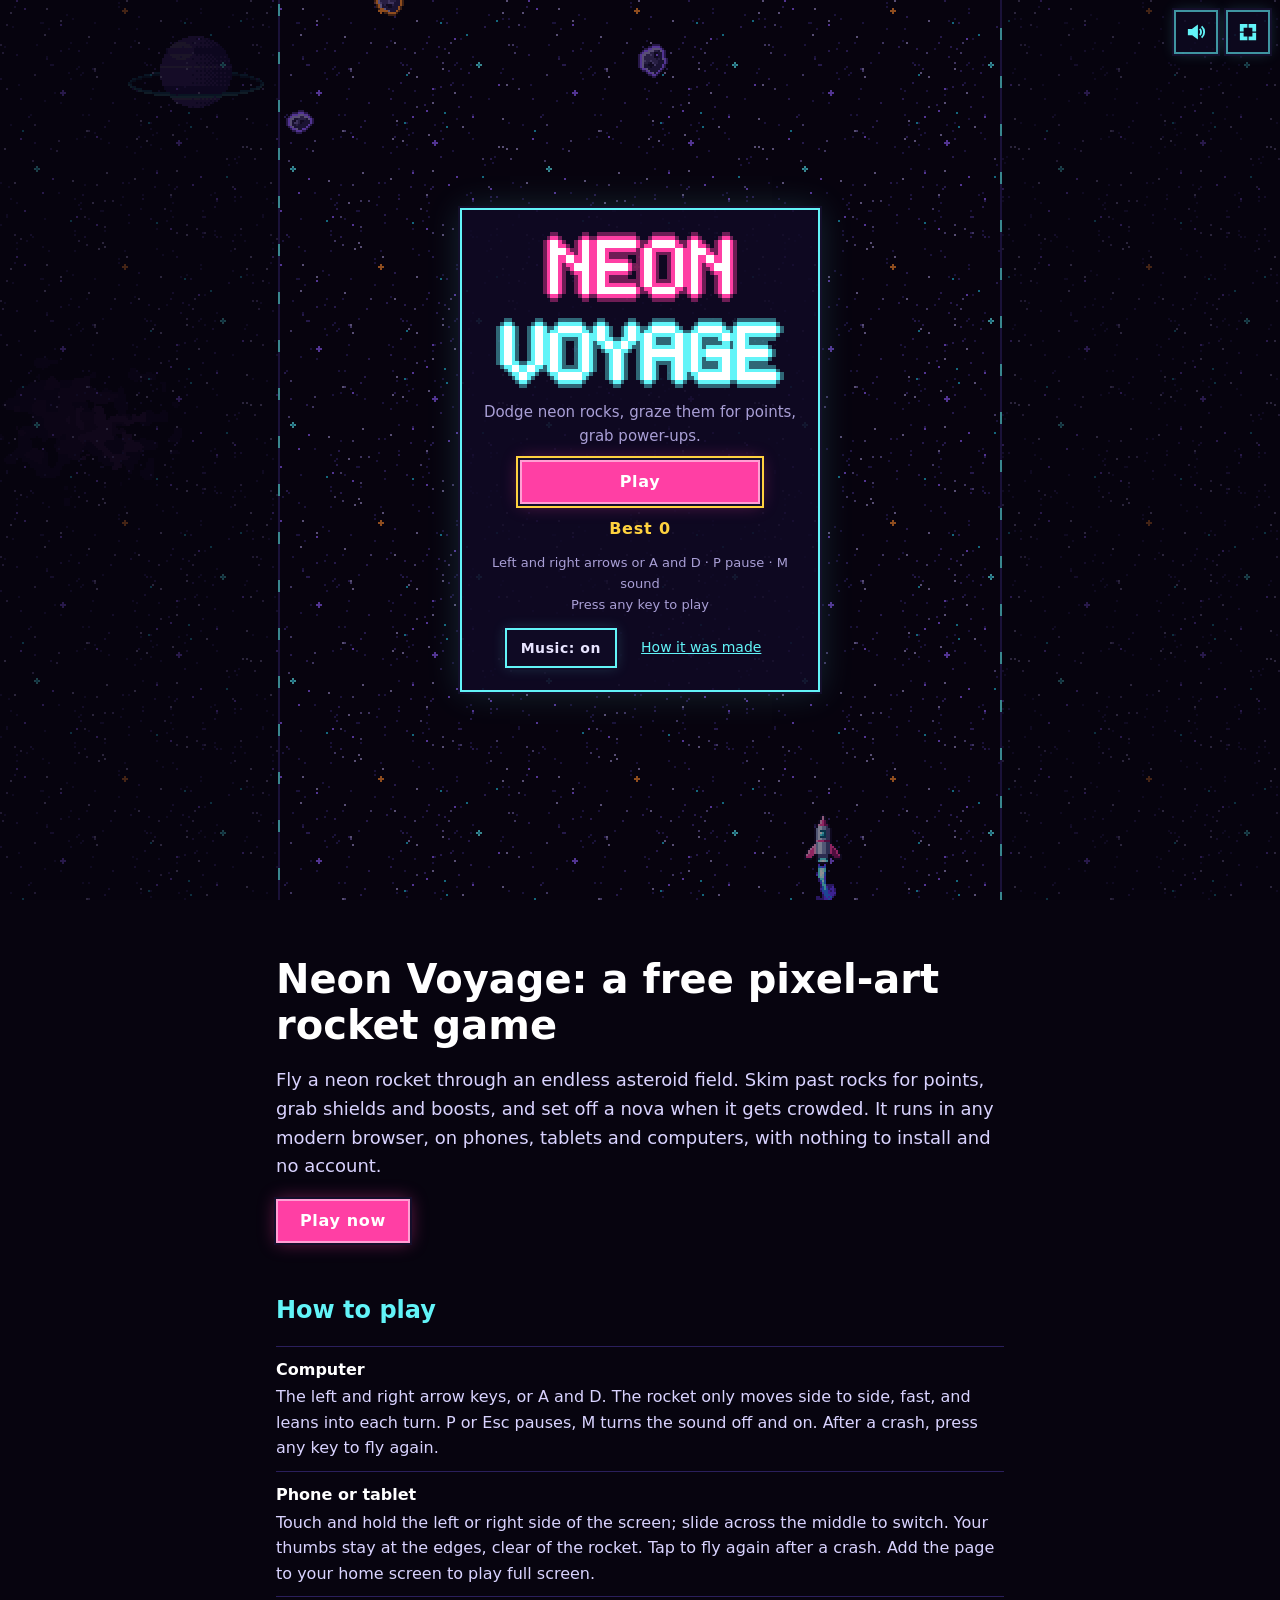
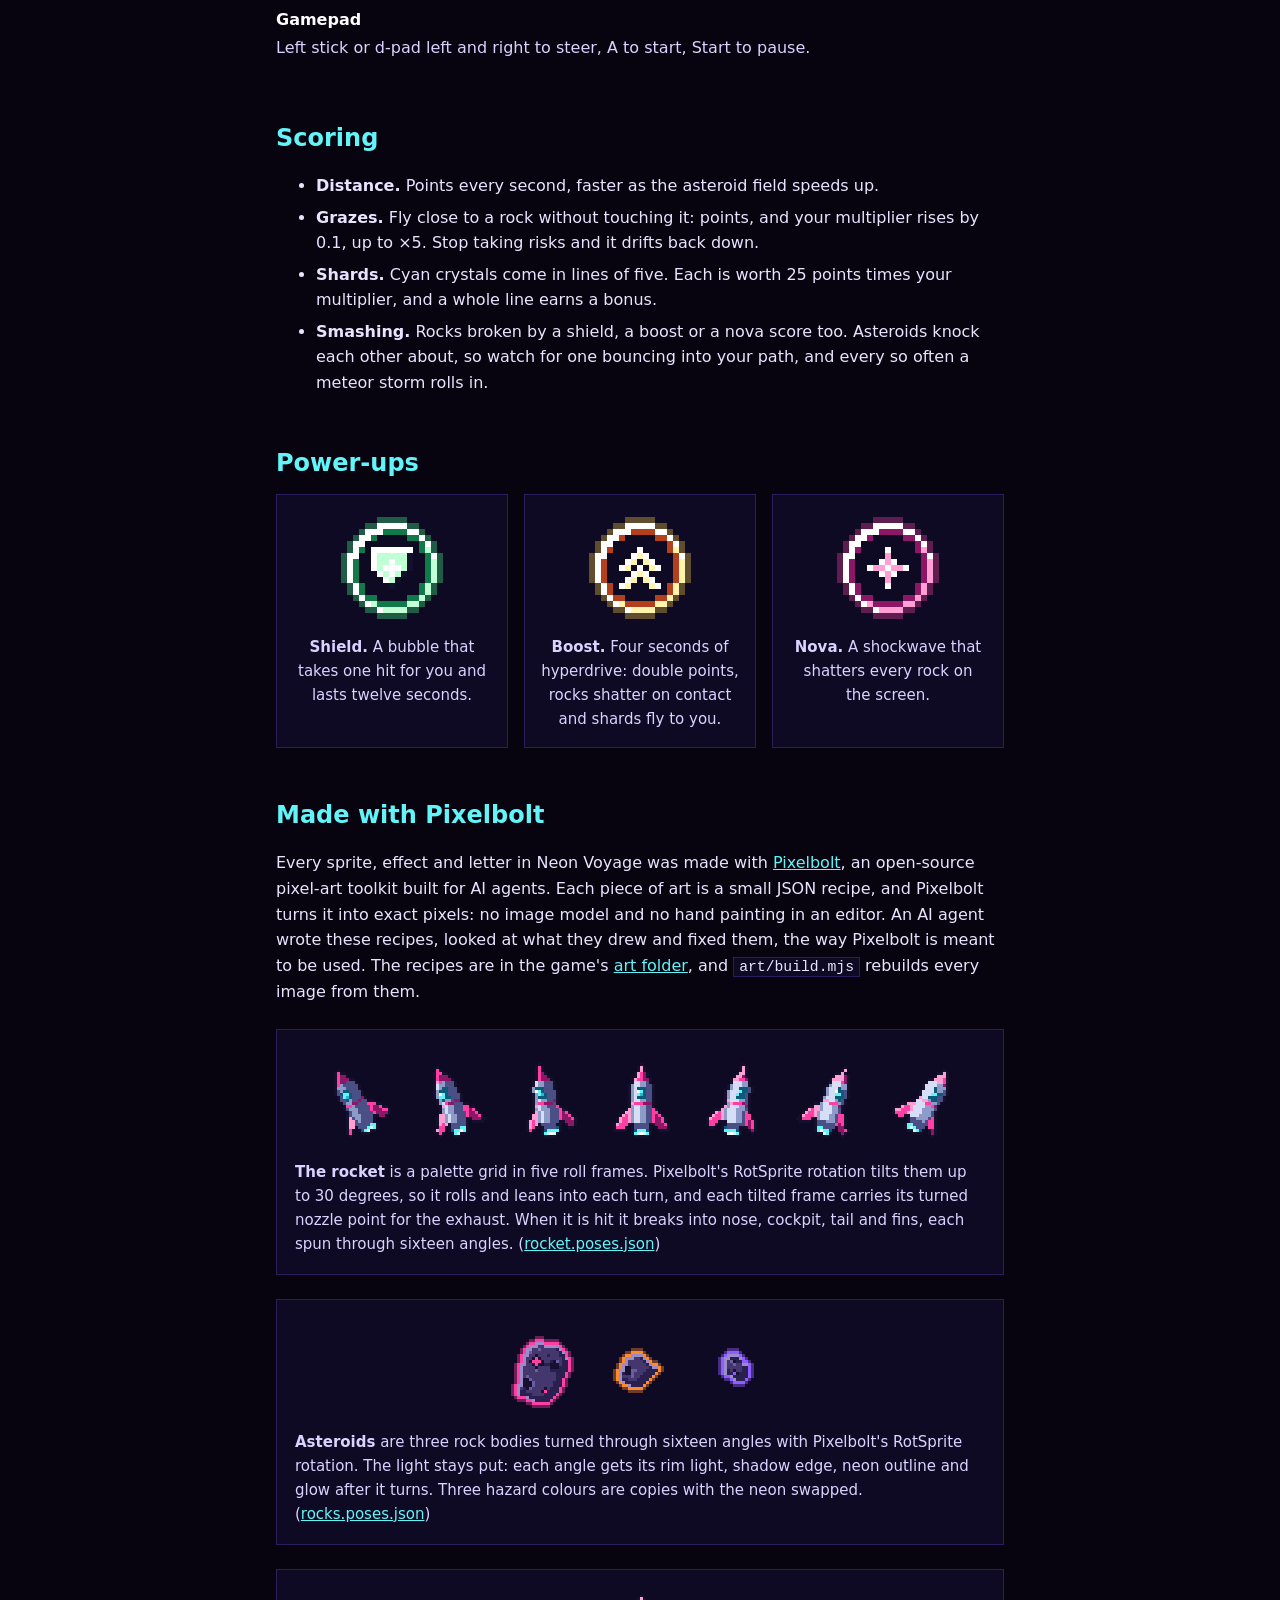
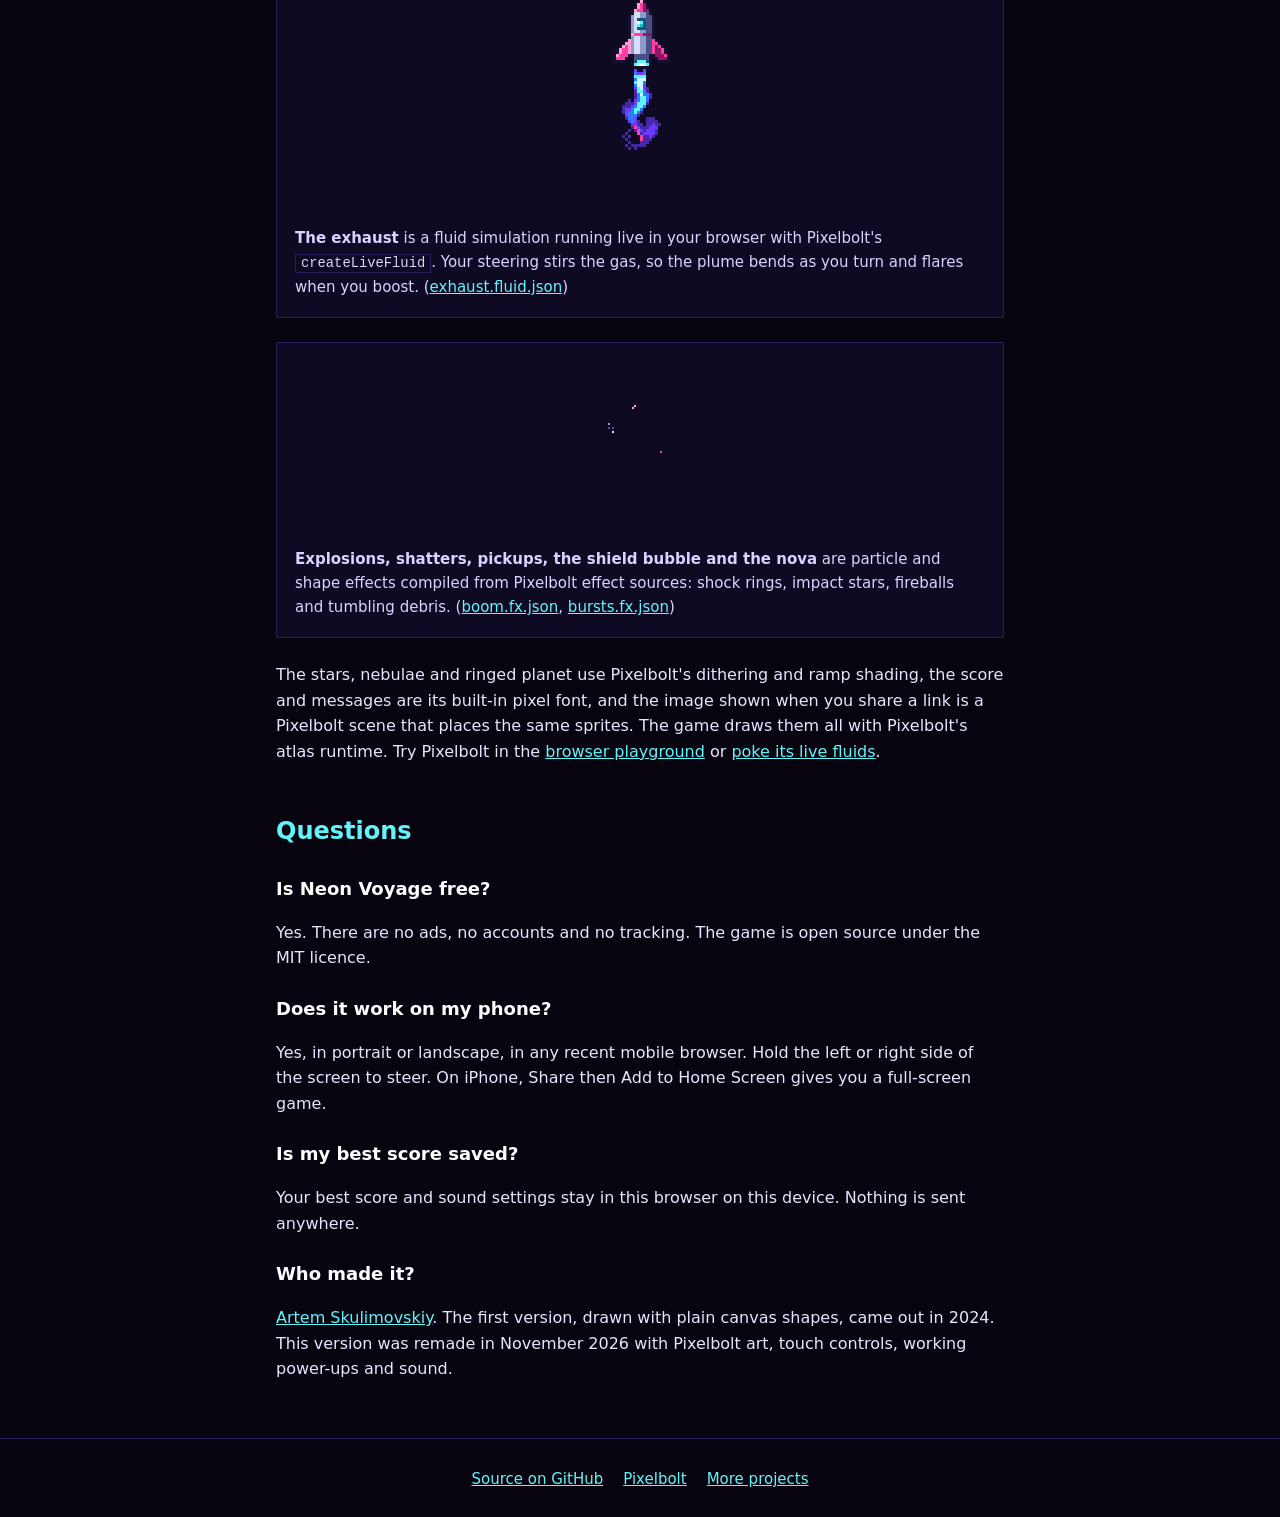
==== commit 74984c6e: "Original core mechanics: side to side, keys or screen halves, tilt, break-up - The rocket only moves" ====
--- a/index.html
+++ b/index.html
@@ -84,8 +84,8 @@
         <p class="tagline">Dodge neon rocks, graze them for points, grab power-ups.</p>
         <button id="playBtn" class="primary" type="button">Play</button>
         <p class="best">Best <span id="bestTitle">0</span></p>
-        <p class="controls for-keys">Arrows or WASD, or move the mouse · P pause · M sound</p>
-        <p class="controls for-touch">Drag anywhere to steer</p>
+        <p class="controls for-keys">Left and right arrows or A and D · P pause · M sound<br>Press any key to play</p>
+        <p class="controls for-touch">Hold the left or right side to steer<br>Tap to play</p>
         <div class="row">
           <button id="musicBtn" class="small" type="button" aria-pressed="true">Music: on</button>
           <a class="small more" href="#about">How it was made</a>
@@ -114,6 +114,8 @@
           <div><dt>Smashed</dt><dd id="statSmashed">0</dd></div>
         </dl>
         <button id="againBtn" class="primary" type="button">Play again</button>
+        <p class="controls for-keys">or press any key</p>
+        <p class="controls for-touch">or tap anywhere</p>
         <div class="row">
           <button id="shareBtn" class="small" type="button">Share score</button>
           <button id="menuBtn" class="small" type="button">Menu</button>
@@ -132,9 +134,9 @@
 
     <h2>How to play</h2>
     <dl class="controls-list">
-      <div><dt>Computer</dt><dd>Arrow keys or WASD, or move the mouse over the game and the rocket follows it. P or Esc pauses, M turns the sound off and on.</dd></div>
-      <div><dt>Phone or tablet</dt><dd>Drag anywhere on the screen. The rocket moves as your finger moves, so your thumb never hides it. Add the page to your home screen to play full screen.</dd></div>
-      <div><dt>Gamepad</dt><dd>Left stick or d-pad to steer, A to start, Start to pause.</dd></div>
+      <div><dt>Computer</dt><dd>The left and right arrow keys, or A and D. The rocket only moves side to side, fast, and leans into each turn. P or Esc pauses, M turns the sound off and on. After a crash, press any key to fly again.</dd></div>
+      <div><dt>Phone or tablet</dt><dd>Touch and hold the left or right side of the screen; slide across the middle to switch. Your thumbs stay at the edges, clear of the rocket. Tap to fly again after a crash. Add the page to your home screen to play full screen.</dd></div>
+      <div><dt>Gamepad</dt><dd>Left stick or d-pad left and right to steer, A to start, Start to pause.</dd></div>
     </dl>
 
     <h2>Scoring</h2>
@@ -142,7 +144,7 @@
       <li><strong>Distance.</strong> Points every second, faster as the asteroid field speeds up.</li>
       <li><strong>Grazes.</strong> Fly close to a rock without touching it: points, and your multiplier rises by 0.1, up to ×5. Stop taking risks and it drifts back down.</li>
       <li><strong>Shards.</strong> Cyan crystals come in lines of five. Each is worth 25 points times your multiplier, and a whole line earns a bonus.</li>
-      <li><strong>Smashing.</strong> Rocks broken by a shield, a boost or a nova score too. Every so often a meteor storm rolls in.</li>
+      <li><strong>Smashing.</strong> Rocks broken by a shield, a boost or a nova score too. Asteroids knock each other about, so watch for one bouncing into your path, and every so often a meteor storm rolls in.</li>
     </ul>
 
     <h2>Power-ups</h2>
@@ -154,7 +156,7 @@
 
     <h2>Made with Pixelbolt</h2>
     <p>Every sprite, effect and letter in Neon Voyage was made with <a href="https://github.com/skulitom/Pixelbolt">Pixelbolt</a>, an open-source pixel-art toolkit built for AI agents. Each piece of art is a small JSON recipe, and Pixelbolt turns it into exact pixels: no image model and no hand painting in an editor. An AI agent wrote these recipes, looked at what they drew and fixed them, the way Pixelbolt is meant to be used. The recipes are in the game's <a href="https://github.com/skulitom/NeonRocketGame/tree/main/art">art folder</a>, and <code>art/build.mjs</code> rebuilds every image from them.</p>
-    <figure class="wide"><img src="media/rocket.png" width="417" height="87" alt="The rocket's five banking frames, from hard left to hard right" loading="lazy"><figcaption><strong>The rocket</strong> is a palette grid in five banking frames: the cockpit slides with the roll and the lowered fin foreshortens. (<a href="https://github.com/skulitom/NeonRocketGame/blob/main/art/rocket.json">rocket.json</a>)</figcaption></figure>
+    <figure class="wide"><img src="media/rocket.png" width="672" height="102" alt="The rocket leaning from 30 degrees left to 30 degrees right" loading="lazy"><figcaption><strong>The rocket</strong> is a palette grid in five roll frames. Pixelbolt's RotSprite rotation tilts them up to 30 degrees, so it rolls and leans into each turn, and each tilted frame carries its turned nozzle point for the exhaust. When it is hit it breaks into nose, cockpit, tail and fins, each spun through sixteen angles. (<a href="https://github.com/skulitom/NeonRocketGame/blob/main/art/rocket.poses.json">rocket.poses.json</a>)</figcaption></figure>
     <figure class="wide"><img src="media/rocks.gif" width="288" height="102" alt="Three neon asteroids turning" loading="lazy"><figcaption><strong>Asteroids</strong> are three rock bodies turned through sixteen angles with Pixelbolt's RotSprite rotation. The light stays put: each angle gets its rim light, shadow edge, neon outline and glow after it turns. Three hazard colours are copies with the neon swapped. (<a href="https://github.com/skulitom/NeonRocketGame/blob/main/art/rocks.poses.json">rocks.poses.json</a>)</figcaption></figure>
     <figure class="wide"><img src="media/exhaust.gif" width="90" height="228" alt="The rocket's plasma exhaust plume" loading="lazy"><figcaption><strong>The exhaust</strong> is a fluid simulation running live in your browser with Pixelbolt's <code>createLiveFluid</code>. Your steering stirs the gas, so the plume bends as you turn and flares when you boost. (<a href="https://github.com/skulitom/NeonRocketGame/blob/main/art/exhaust.fluid.json">exhaust.fluid.json</a>)</figcaption></figure>
     <figure class="wide"><img src="media/boom.gif" width="176" height="176" alt="The rocket exploding into hull pieces, fire and a plasma ring" loading="lazy"><figcaption><strong>Explosions, shatters, pickups, the shield bubble and the nova</strong> are particle and shape effects compiled from Pixelbolt effect sources: shock rings, impact stars, fireballs and tumbling debris. (<a href="https://github.com/skulitom/NeonRocketGame/blob/main/art/boom.fx.json">boom.fx.json</a>, <a href="https://github.com/skulitom/NeonRocketGame/blob/main/art/bursts.fx.json">bursts.fx.json</a>)</figcaption></figure>
@@ -164,7 +166,7 @@
     <h3>Is Neon Voyage free?</h3>
     <p>Yes. There are no ads, no accounts and no tracking. The game is open source under the MIT licence.</p>
     <h3>Does it work on my phone?</h3>
-    <p>Yes, in portrait or landscape, in any recent mobile browser. Drag to steer. On iPhone, Share then Add to Home Screen gives you a full-screen game.</p>
+    <p>Yes, in portrait or landscape, in any recent mobile browser. Hold the left or right side of the screen to steer. On iPhone, Share then Add to Home Screen gives you a full-screen game.</p>
     <h3>Is my best score saved?</h3>
     <p>Your best score and sound settings stay in this browser on this device. Nothing is sent anywhere.</p>
     <h3>Who made it?</h3>
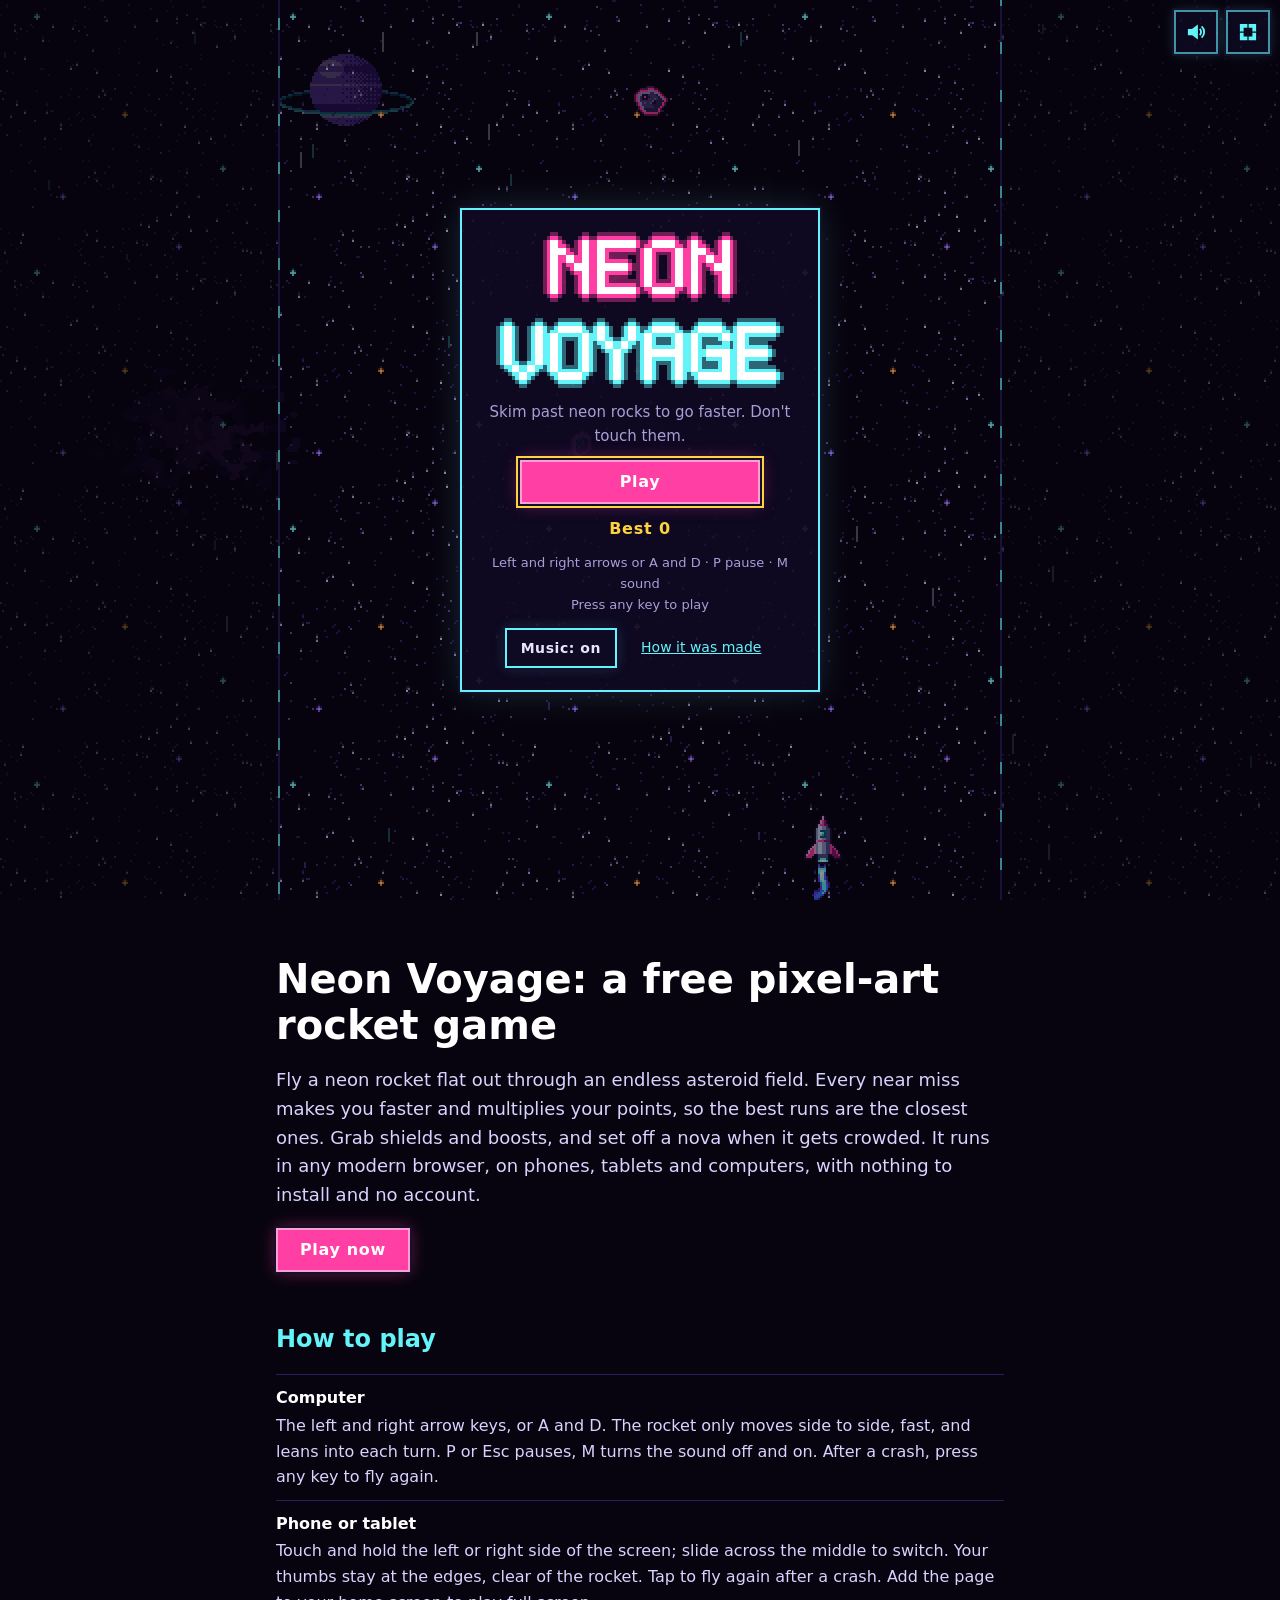
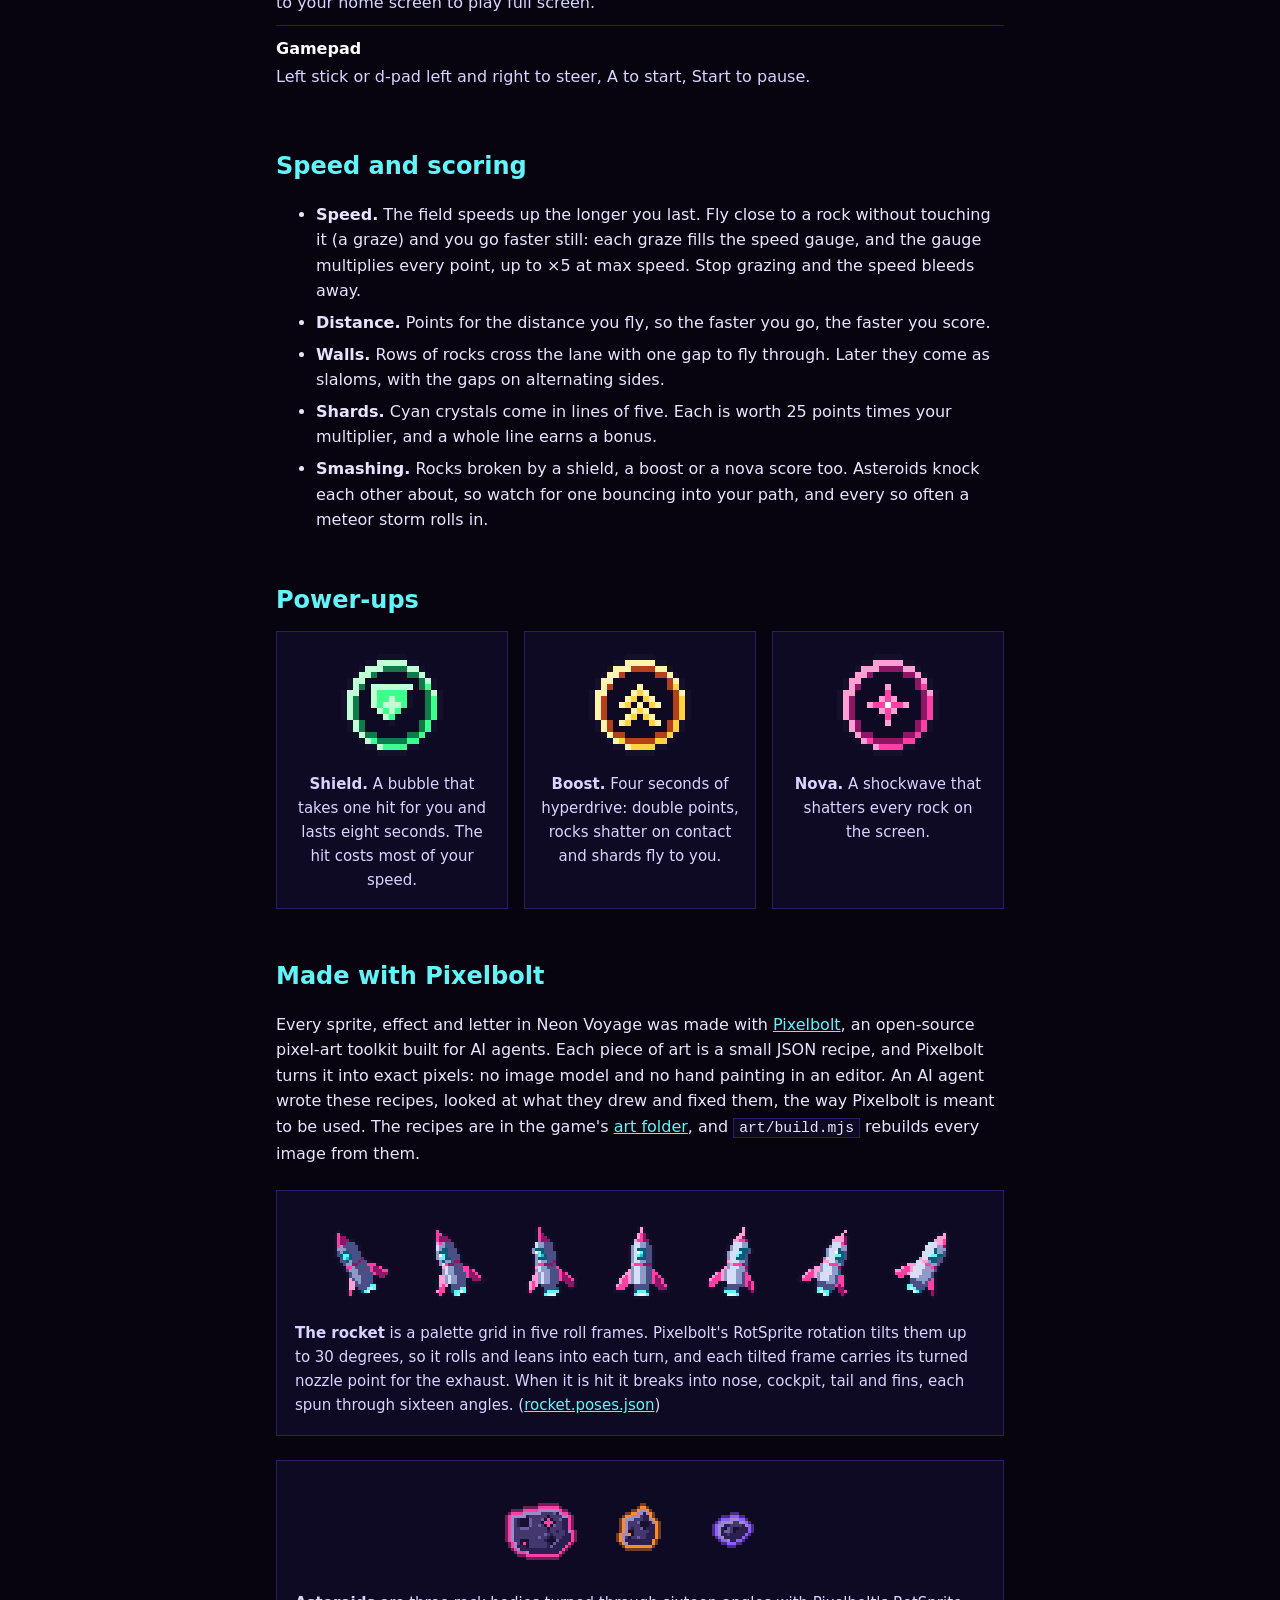
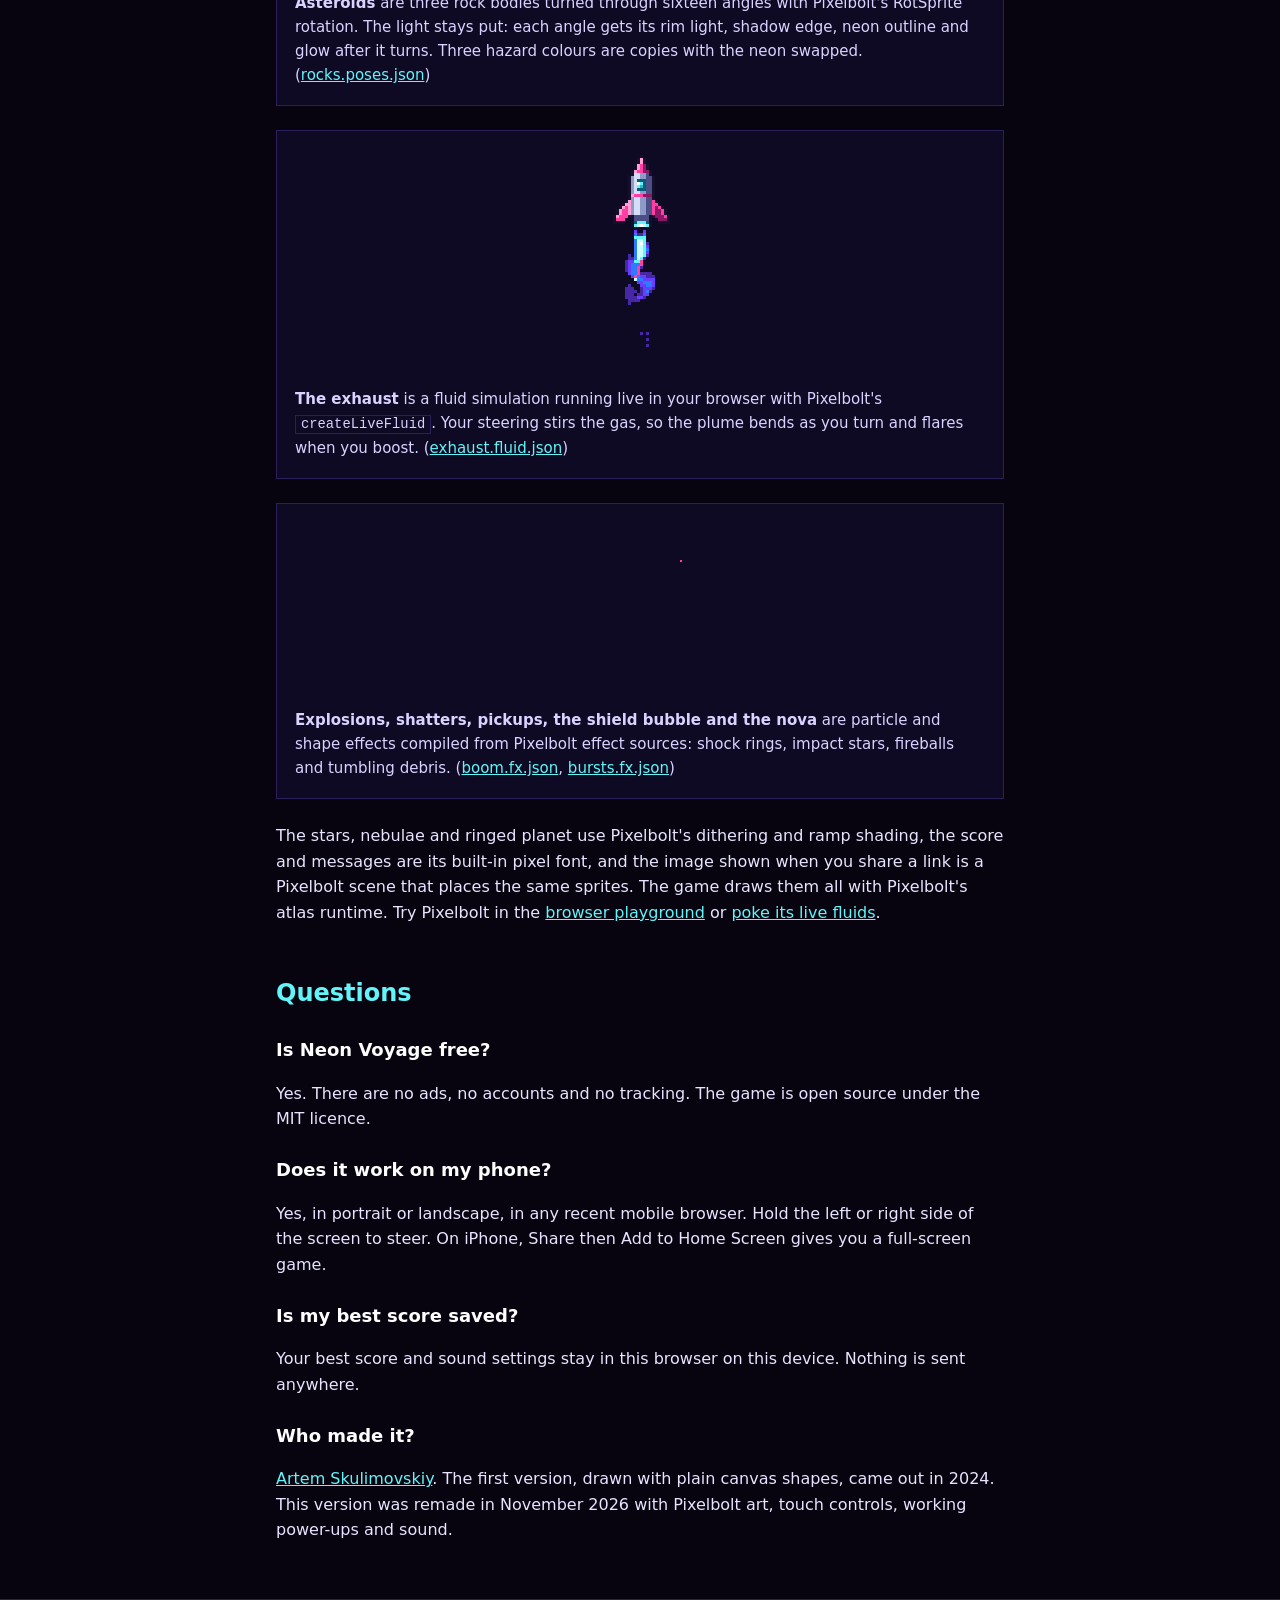
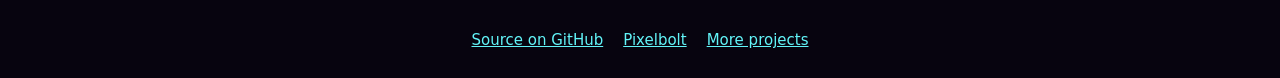
==== commit 2b6058c7: "Speed is the game: near misses make you faster, walls of rocks, streaking space The field now starts" ====
--- a/index.html
+++ b/index.html
@@ -18,7 +18,7 @@
 <meta property="og:type" content="website">
 <meta property="og:site_name" content="Neon Voyage">
 <meta property="og:title" content="Neon Voyage: a free pixel-art rocket game">
-<meta property="og:description" content="Dodge neon asteroids, graze them for points and grab shields, boosts and novas. Free in your browser on phone and PC.">
+<meta property="og:description" content="Dodge neon asteroids at speed: every near miss makes you faster. Grab shields, boosts and novas. Free in your browser on phone and PC.">
 <meta property="og:url" content="https://skulitom.github.io/NeonRocketGame/">
 <meta property="og:image" content="https://skulitom.github.io/NeonRocketGame/assets/og-image.png">
 <meta property="og:image:width" content="1200">
@@ -26,7 +26,7 @@
 <meta property="og:image:alt" content="Neon Voyage: a pixel-art rocket flying between neon asteroids beside a ringed planet">
 <meta name="twitter:card" content="summary_large_image">
 <meta name="twitter:title" content="Neon Voyage: a free pixel-art rocket game">
-<meta name="twitter:description" content="Dodge neon asteroids, graze them for points and grab shields, boosts and novas. Free in your browser on phone and PC.">
+<meta name="twitter:description" content="Dodge neon asteroids at speed: every near miss makes you faster. Grab shields, boosts and novas. Free in your browser on phone and PC.">
 <meta name="twitter:image" content="https://skulitom.github.io/NeonRocketGame/assets/og-image.png">
 <script type="application/ld+json">
 {
@@ -36,7 +36,7 @@
   "alternateName": "Neon Rocket Game",
   "url": "https://skulitom.github.io/NeonRocketGame/",
   "image": "https://skulitom.github.io/NeonRocketGame/assets/og-image.png",
-  "description": "A free pixel-art arcade game: fly a neon rocket through an endless asteroid field, graze rocks for points and collect shields, boosts and novas. Runs in the browser on phones, tablets and computers.",
+  "description": "A free pixel-art arcade game: fly a neon rocket flat out through an endless asteroid field, where every near miss makes you faster, and collect shields, boosts and novas. Runs in the browser on phones, tablets and computers.",
   "genre": ["Arcade", "Endless runner"],
   "gamePlatform": ["Web browser", "Android", "iOS", "Windows", "macOS", "Linux"],
   "applicationCategory": "Game",
@@ -81,7 +81,7 @@
     <div id="title" class="overlay" hidden>
       <div class="panel">
         <img class="logo" src="assets/logo.png" width="96" height="44" alt="Neon Voyage">
-        <p class="tagline">Dodge neon rocks, graze them for points, grab power-ups.</p>
+        <p class="tagline">Skim past neon rocks to go faster. Don't touch them.</p>
         <button id="playBtn" class="primary" type="button">Play</button>
         <p class="best">Best <span id="bestTitle">0</span></p>
         <p class="controls for-keys">Left and right arrows or A and D · P pause · M sound<br>Press any key to play</p>
@@ -129,7 +129,7 @@
 
   <article id="about" class="content">
     <h1>Neon Voyage: a free pixel-art rocket game</h1>
-    <p class="lead">Fly a neon rocket through an endless asteroid field. Skim past rocks for points, grab shields and boosts, and set off a nova when it gets crowded. It runs in any modern browser, on phones, tablets and computers, with nothing to install and no account.</p>
+    <p class="lead">Fly a neon rocket flat out through an endless asteroid field. Every near miss makes you faster and multiplies your points, so the best runs are the closest ones. Grab shields and boosts, and set off a nova when it gets crowded. It runs in any modern browser, on phones, tablets and computers, with nothing to install and no account.</p>
     <p><a class="button primary" href="#play">Play now</a></p>
 
     <h2>How to play</h2>
@@ -139,17 +139,18 @@
       <div><dt>Gamepad</dt><dd>Left stick or d-pad left and right to steer, A to start, Start to pause.</dd></div>
     </dl>
 
-    <h2>Scoring</h2>
+    <h2>Speed and scoring</h2>
     <ul>
-      <li><strong>Distance.</strong> Points every second, faster as the asteroid field speeds up.</li>
-      <li><strong>Grazes.</strong> Fly close to a rock without touching it: points, and your multiplier rises by 0.1, up to ×5. Stop taking risks and it drifts back down.</li>
+      <li><strong>Speed.</strong> The field speeds up the longer you last. Fly close to a rock without touching it (a graze) and you go faster still: each graze fills the speed gauge, and the gauge multiplies every point, up to ×5 at max speed. Stop grazing and the speed bleeds away.</li>
+      <li><strong>Distance.</strong> Points for the distance you fly, so the faster you go, the faster you score.</li>
+      <li><strong>Walls.</strong> Rows of rocks cross the lane with one gap to fly through. Later they come as slaloms, with the gaps on alternating sides.</li>
       <li><strong>Shards.</strong> Cyan crystals come in lines of five. Each is worth 25 points times your multiplier, and a whole line earns a bonus.</li>
       <li><strong>Smashing.</strong> Rocks broken by a shield, a boost or a nova score too. Asteroids knock each other about, so watch for one bouncing into your path, and every so often a meteor storm rolls in.</li>
     </ul>
 
     <h2>Power-ups</h2>
     <div class="cards">
-      <figure><img src="media/shield.gif" width="57" height="57" alt="Shield power-up: a green ring with a shield inside" loading="lazy"><figcaption><strong>Shield.</strong> A bubble that takes one hit for you and lasts twelve seconds.</figcaption></figure>
+      <figure><img src="media/shield.gif" width="57" height="57" alt="Shield power-up: a green ring with a shield inside" loading="lazy"><figcaption><strong>Shield.</strong> A bubble that takes one hit for you and lasts eight seconds. The hit costs most of your speed.</figcaption></figure>
       <figure><img src="media/boost.gif" width="57" height="57" alt="Boost power-up: a yellow ring with two chevrons" loading="lazy"><figcaption><strong>Boost.</strong> Four seconds of hyperdrive: double points, rocks shatter on contact and shards fly to you.</figcaption></figure>
       <figure><img src="media/nova.gif" width="57" height="57" alt="Nova power-up: a pink ring with a four-pointed star" loading="lazy"><figcaption><strong>Nova.</strong> A shockwave that shatters every rock on the screen.</figcaption></figure>
     </div>
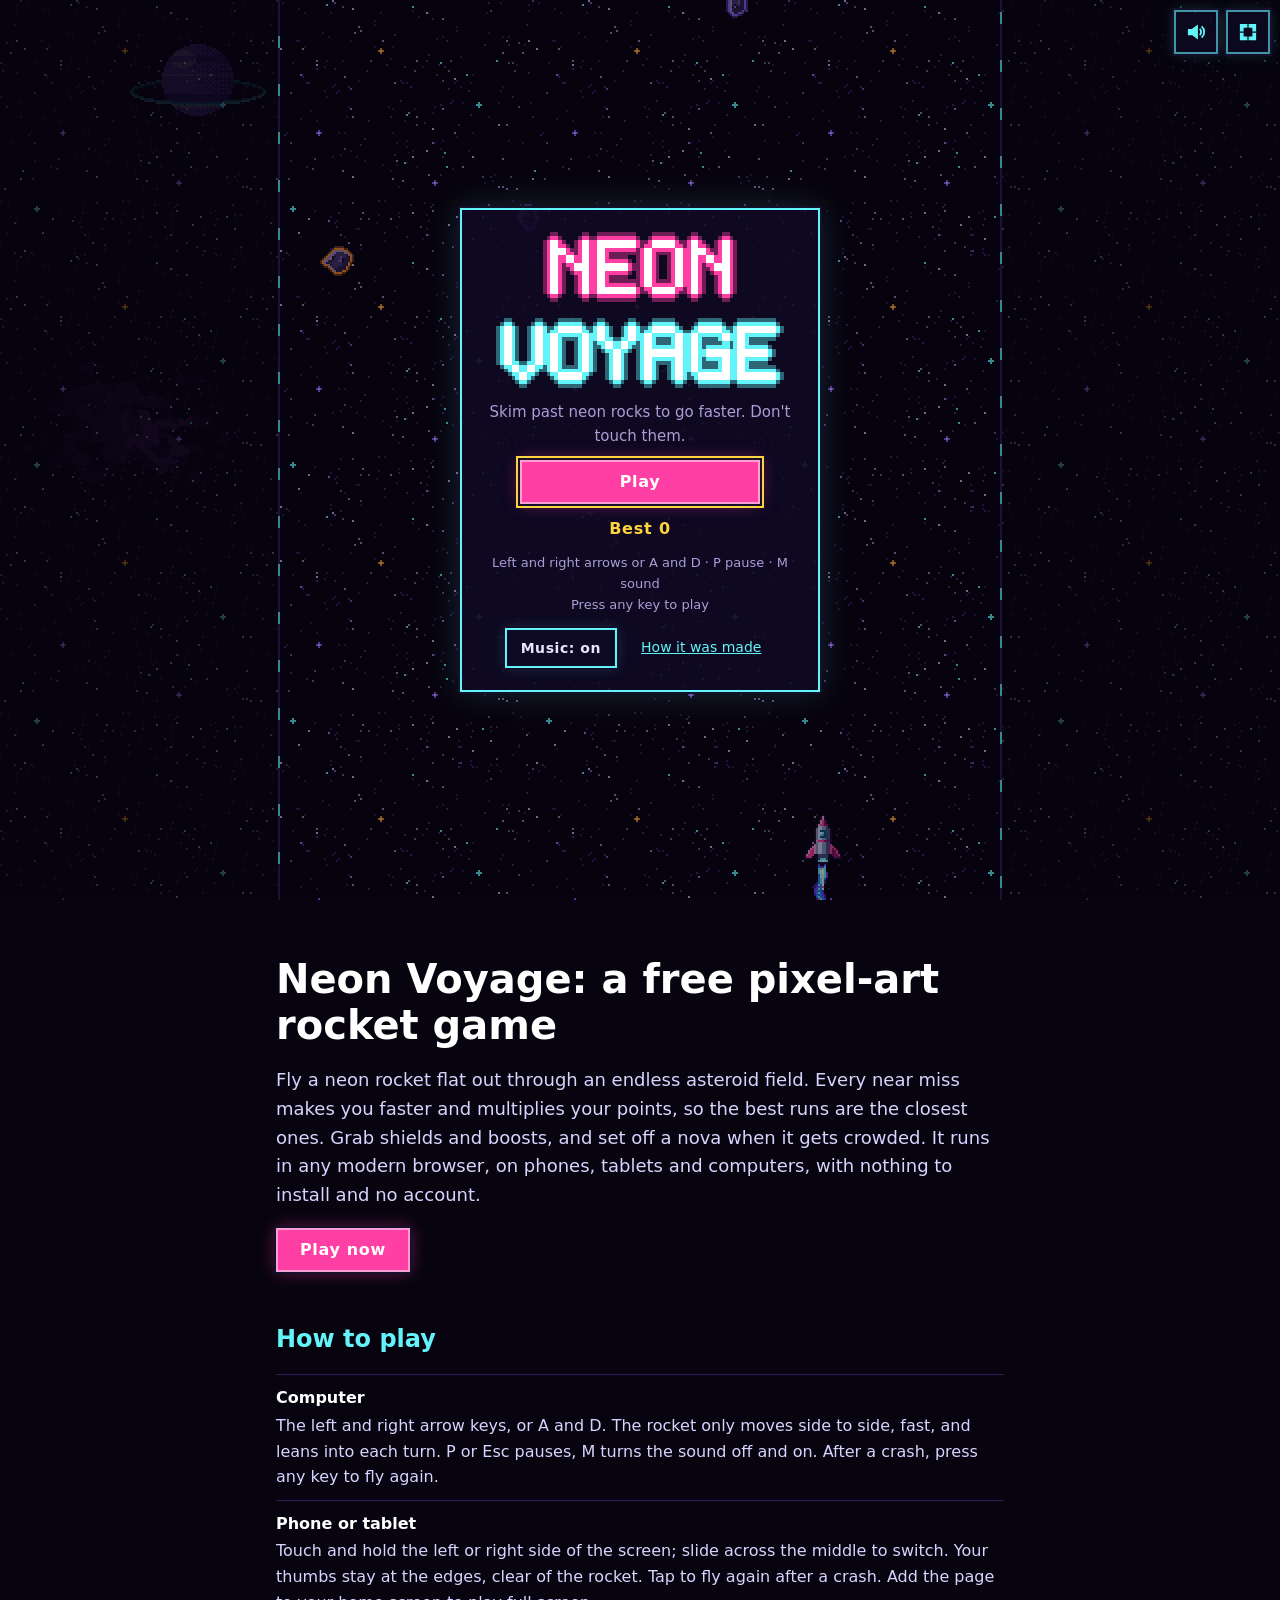
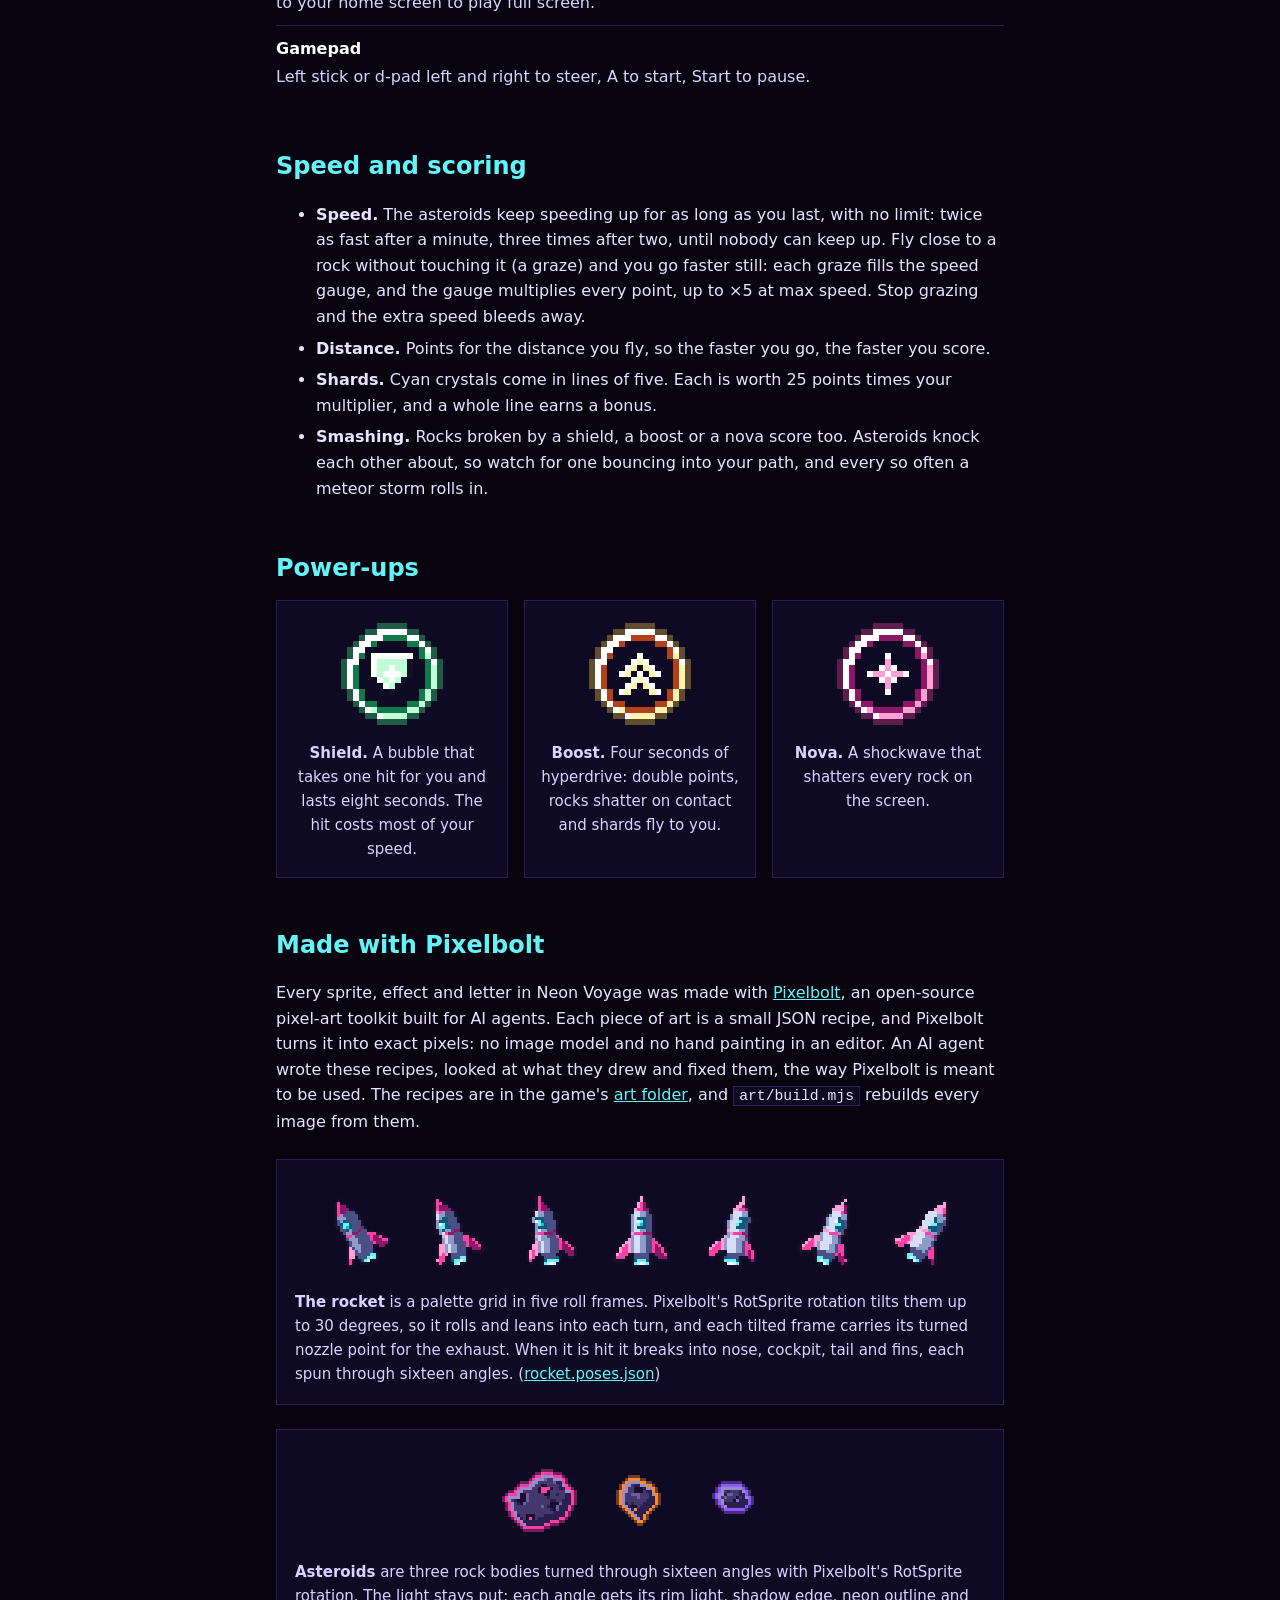
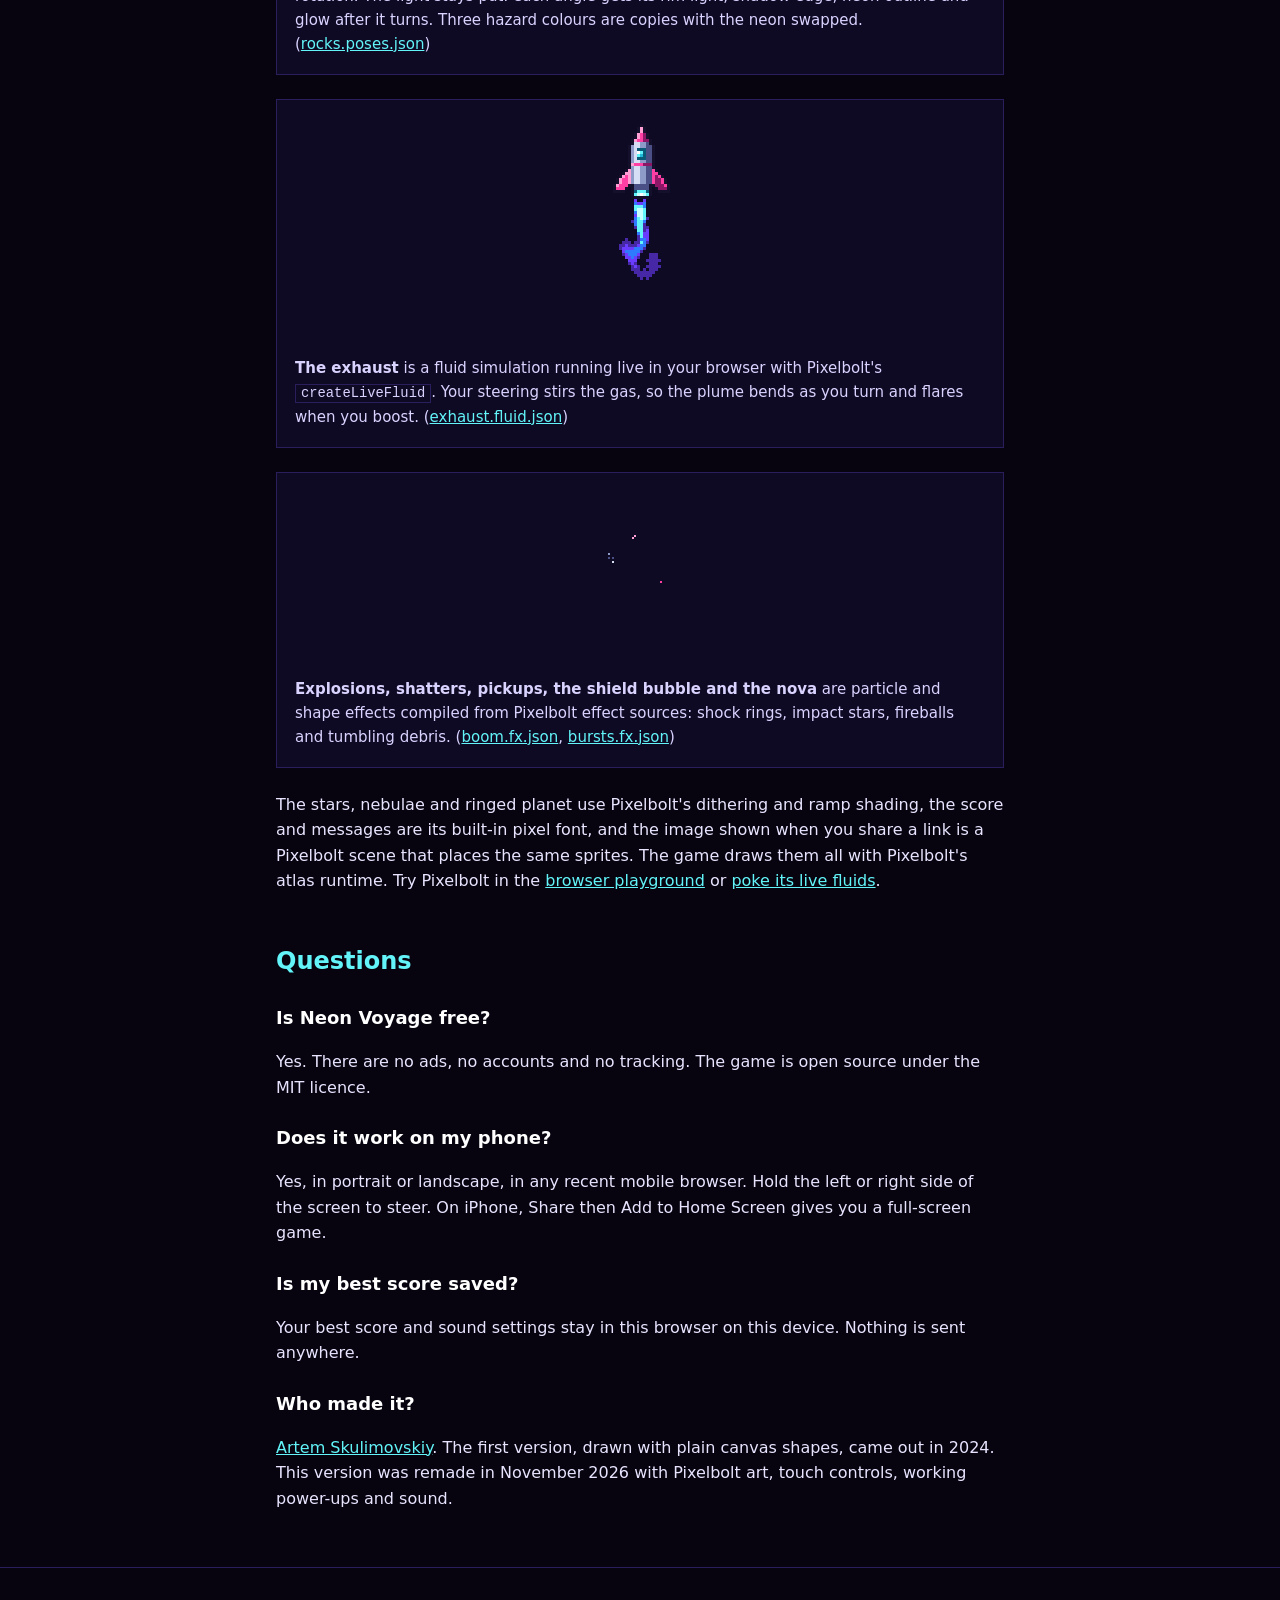
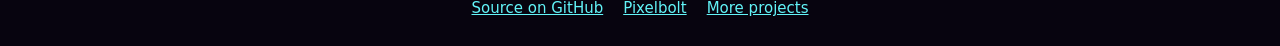
==== commit 1defb409: "Asteroids speed up without limit; drop the walls and the speed effects The asteroids now keep speedi" ====
--- a/index.html
+++ b/index.html
@@ -141,9 +141,8 @@
 
     <h2>Speed and scoring</h2>
     <ul>
-      <li><strong>Speed.</strong> The field speeds up the longer you last. Fly close to a rock without touching it (a graze) and you go faster still: each graze fills the speed gauge, and the gauge multiplies every point, up to ×5 at max speed. Stop grazing and the speed bleeds away.</li>
+      <li><strong>Speed.</strong> The asteroids keep speeding up for as long as you last, with no limit: twice as fast after a minute, three times after two, until nobody can keep up. Fly close to a rock without touching it (a graze) and you go faster still: each graze fills the speed gauge, and the gauge multiplies every point, up to ×5 at max speed. Stop grazing and the extra speed bleeds away.</li>
       <li><strong>Distance.</strong> Points for the distance you fly, so the faster you go, the faster you score.</li>
-      <li><strong>Walls.</strong> Rows of rocks cross the lane with one gap to fly through. Later they come as slaloms, with the gaps on alternating sides.</li>
       <li><strong>Shards.</strong> Cyan crystals come in lines of five. Each is worth 25 points times your multiplier, and a whole line earns a bonus.</li>
       <li><strong>Smashing.</strong> Rocks broken by a shield, a boost or a nova score too. Asteroids knock each other about, so watch for one bouncing into your path, and every so often a meteor storm rolls in.</li>
     </ul>
